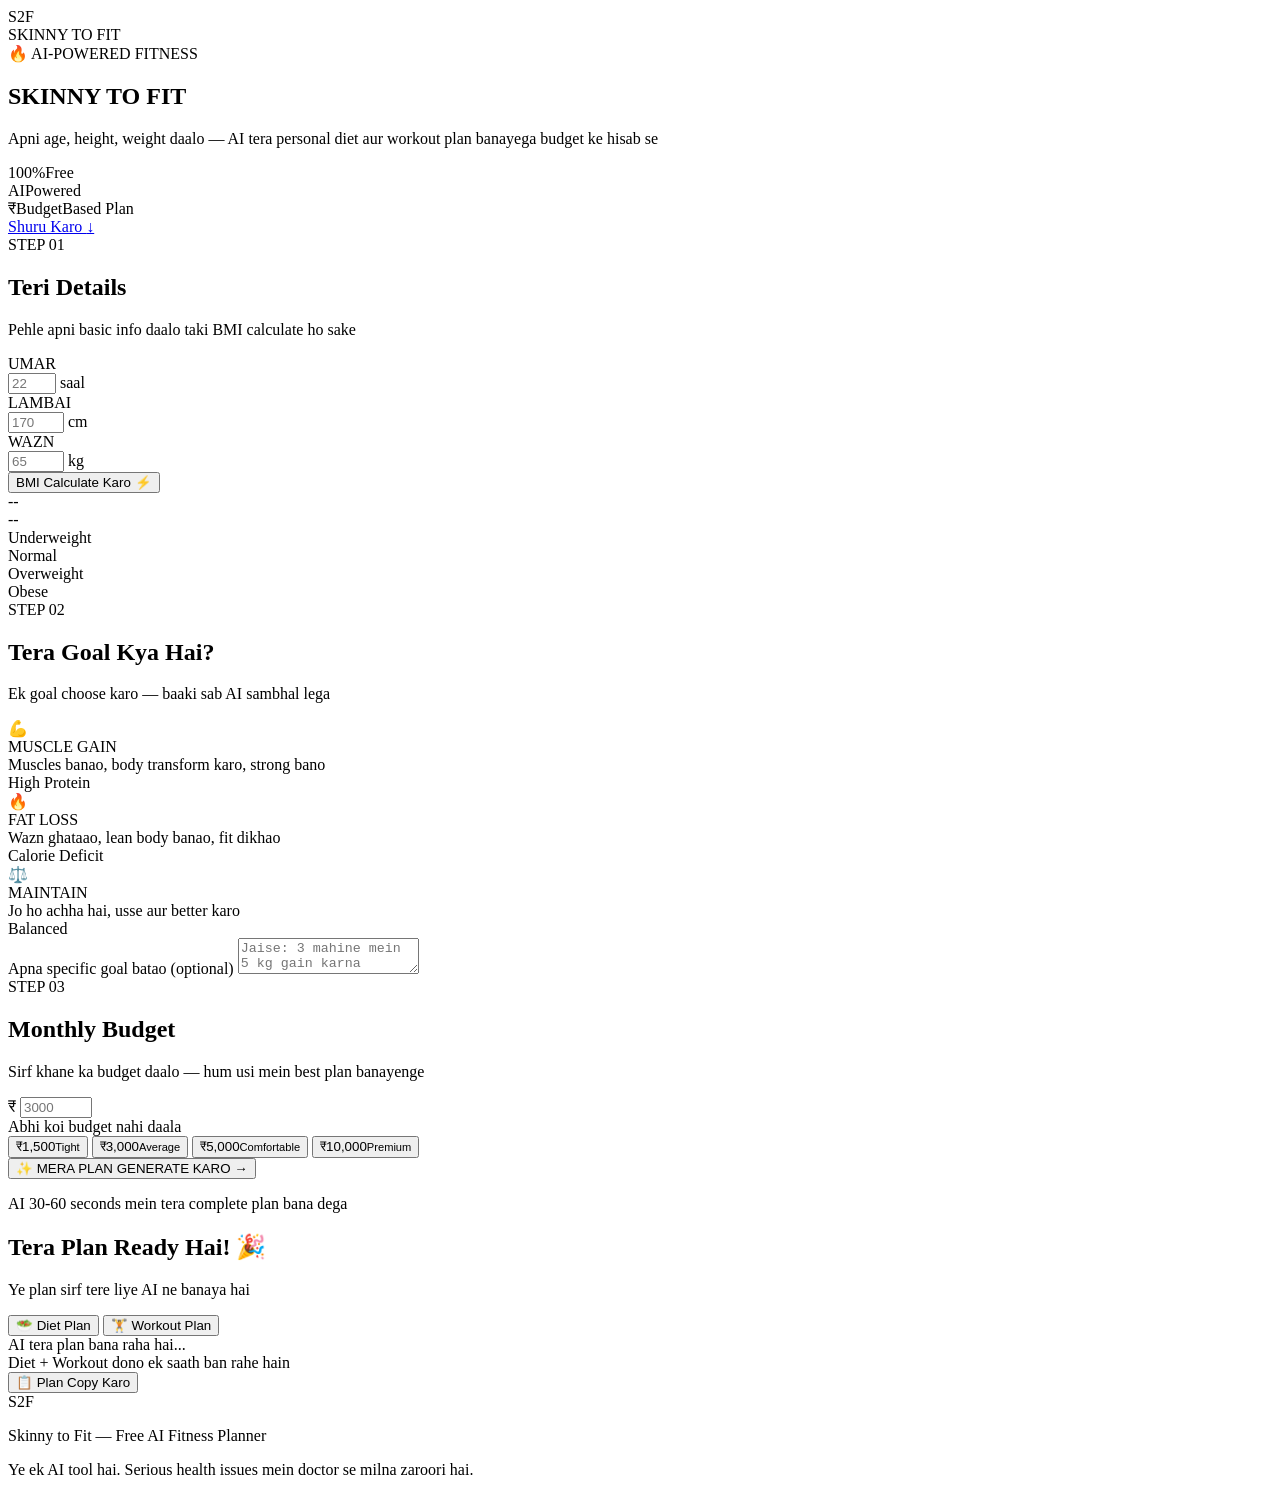
==== index.html @ 3d88f1d3 "Rename index (4).html to index.html" ====
<!DOCTYPE html>
<html lang="hi">
<head>
<meta charset="UTF-8">
<meta name="viewport" content="width=device-width, initial-scale=1.0">
<title>Skinny to Fit — AI Fitness Planner</title>
<link rel="preconnect" href="https://fonts.googleapis.com">
<link href="https://fonts.googleapis.com/css2?family=Bebas+Neue&family=DM+Sans:wght@300;400;500&family=JetBrains+Mono:wght@400;600&display=swap" rel="stylesheet">
<link rel="stylesheet" href="style.css">
</head>
<body>

<!-- Animated Background -->
<div class="bg-grid"></div>
<div class="bg-orb orb1"></div>
<div class="bg-orb orb2"></div>
<div class="bg-orb orb3"></div>
<div class="noise"></div>

<!-- NAV -->
<nav class="navbar">
  <div class="nav-logo">S2F</div>
  <div class="nav-tagline">SKINNY TO FIT</div>
  <div class="nav-dot"></div>
</nav>

<!-- HERO -->
<section class="hero">
  <div class="hero-eyebrow">🔥 AI-POWERED FITNESS</div>
  <h1 class="hero-title">
    <span class="word w1">SKINNY</span>
    <span class="word w2">TO</span>
    <span class="word w3">FIT</span>
  </h1>
  <p class="hero-sub">Apni age, height, weight daalo — AI tera personal diet aur workout plan banayega <span class="accent">budget ke hisab se</span></p>
  <div class="hero-stats">
    <div class="stat"><span class="stat-num">100%</span><span class="stat-label">Free</span></div>
    <div class="stat-divider"></div>
    <div class="stat"><span class="stat-num">AI</span><span class="stat-label">Powered</span></div>
    <div class="stat-divider"></div>
    <div class="stat"><span class="stat-num">₹Budget</span><span class="stat-label">Based Plan</span></div>
  </div>
  <a href="#calculator" class="hero-cta">Shuru Karo <span class="arrow">↓</span></a>
</section>

<!-- STEP 1: BMI CALCULATOR -->
<section class="form-section" id="calculator">
  <div class="step-badge">STEP 01</div>
  <h2 class="section-title">Teri Details</h2>
  <p class="section-sub">Pehle apni basic info daalo taki BMI calculate ho sake</p>

  <div class="input-grid">
    <div class="input-card">
      <label>UMAR</label>
      <div class="input-wrap">
        <input type="number" id="age" placeholder="22" min="10" max="80">
        <span class="input-unit">saal</span>
      </div>
    </div>
    <div class="input-card">
      <label>LAMBAI</label>
      <div class="input-wrap">
        <input type="number" id="height" placeholder="170" min="100" max="250">
        <span class="input-unit">cm</span>
      </div>
    </div>
    <div class="input-card">
      <label>WAZN</label>
      <div class="input-wrap">
        <input type="number" id="weight" placeholder="65" min="20" max="300">
        <span class="input-unit">kg</span>
      </div>
    </div>
  </div>

  <button class="calc-btn" onclick="calcBMI()">
    <span class="btn-text">BMI Calculate Karo</span>
    <span class="btn-icon">⚡</span>
  </button>

  <!-- BMI Result -->
  <div class="bmi-result" id="bmiResult">
    <div class="bmi-top">
      <div class="bmi-left">
        <div class="bmi-score" id="bmiVal">--</div>
        <div class="bmi-label" id="bmiCat">--</div>
      </div>
      <div class="bmi-right">
        <div class="bmi-advice" id="bmiAdvice"></div>
      </div>
    </div>
    <div class="bmi-track">
      <div class="bmi-segments">
        <div class="seg seg-under">Underweight</div>
        <div class="seg seg-normal">Normal</div>
        <div class="seg seg-over">Overweight</div>
        <div class="seg seg-obese">Obese</div>
      </div>
      <div class="bmi-progress">
        <div class="bmi-thumb" id="bmiThumb"></div>
      </div>
    </div>
  </div>
</section>

<!-- STEP 2: GOAL -->
<section class="form-section" id="goalSection">
  <div class="step-badge">STEP 02</div>
  <h2 class="section-title">Tera Goal Kya Hai?</h2>
  <p class="section-sub">Ek goal choose karo — baaki sab AI sambhal lega</p>

  <div class="goal-grid">
    <div class="goal-card" id="g-muscle" onclick="selectGoal('muscle', 'g-muscle')">
      <div class="goal-glow glow-blue"></div>
      <div class="goal-icon">💪</div>
      <div class="goal-name">MUSCLE GAIN</div>
      <div class="goal-desc">Muscles banao, body transform karo, strong bano</div>
      <div class="goal-tag">High Protein</div>
    </div>
    <div class="goal-card" id="g-fat" onclick="selectGoal('fatloss', 'g-fat')">
      <div class="goal-glow glow-orange"></div>
      <div class="goal-icon">🔥</div>
      <div class="goal-name">FAT LOSS</div>
      <div class="goal-desc">Wazn ghataao, lean body banao, fit dikhao</div>
      <div class="goal-tag">Calorie Deficit</div>
    </div>
    <div class="goal-card" id="g-maintain" onclick="selectGoal('maintain', 'g-maintain')">
      <div class="goal-glow glow-green"></div>
      <div class="goal-icon">⚖️</div>
      <div class="goal-name">MAINTAIN</div>
      <div class="goal-desc">Jo ho achha hai, usse aur better karo</div>
      <div class="goal-tag">Balanced</div>
    </div>
  </div>

  <div class="detail-box">
    <label class="detail-label">Apna specific goal batao (optional)</label>
    <textarea id="goalDetail" placeholder="Jaise: 3 mahine mein 5 kg gain karna hai... ya shaadi se pehle slim hona hai... ya sirf energetic rehna hai..."></textarea>
  </div>
</section>

<!-- STEP 3: BUDGET -->
<section class="form-section" id="budgetSection">
  <div class="step-badge">STEP 03</div>
  <h2 class="section-title">Monthly Budget</h2>
  <p class="section-sub">Sirf khane ka budget daalo — hum usi mein best plan banayenge</p>

  <div class="budget-display">
    <span class="rupee">₹</span>
    <input type="number" id="budget" placeholder="3000" min="500" max="50000" oninput="updateBudgetLabel()">
  </div>
  <div class="budget-label" id="budgetLabel">Abhi koi budget nahi daala</div>

  <div class="budget-presets">
    <button class="preset" onclick="setBudget(1500)">₹1,500<small>Tight</small></button>
    <button class="preset" onclick="setBudget(3000)">₹3,000<small>Average</small></button>
    <button class="preset" onclick="setBudget(5000)">₹5,000<small>Comfortable</small></button>
    <button class="preset" onclick="setBudget(10000)">₹10,000<small>Premium</small></button>
  </div>
</section>

<!-- GENERATE BUTTON -->
<section class="generate-section">
  <button class="generate-btn" id="genBtn" onclick="generatePlan()">
    <div class="gen-btn-inner">
      <span class="gen-icon">✨</span>
      <span class="gen-text">MERA PLAN GENERATE KARO</span>
      <span class="gen-arrow">→</span>
    </div>
    <div class="gen-shimmer"></div>
  </button>
  <p class="gen-note">AI 30-60 seconds mein tera complete plan bana dega</p>
</section>

<!-- RESULTS -->
<section class="results-section" id="resultsSection">
  <div class="results-header">
    <h2 class="results-title">Tera Plan Ready Hai! 🎉</h2>
    <p class="results-sub">Ye plan sirf tere liye AI ne banaya hai</p>
  </div>

  <div class="result-tabs">
    <button class="rtab active" id="rtab-diet" onclick="switchTab('diet')">
      <span>🥗</span> Diet Plan
    </button>
    <button class="rtab" id="rtab-workout" onclick="switchTab('workout')">
      <span>🏋️</span> Workout Plan
    </button>
  </div>

  <div class="result-content" id="resultContent">
    <div class="loading-state" id="loadingState">
      <div class="loader-ring"></div>
      <div class="loader-text">AI tera plan bana raha hai...</div>
      <div class="loader-sub">Diet + Workout dono ek saath ban rahe hain</div>
    </div>
    <div class="result-text" id="resultText" style="display:none"></div>
  </div>

  <button class="copy-btn" onclick="copyPlan()">📋 Plan Copy Karo</button>
</section>

<!-- FOOTER -->
<footer class="footer">
  <div class="footer-logo">S2F</div>
  <p>Skinny to Fit — Free AI Fitness Planner</p>
  <p class="footer-note">Ye ek AI tool hai. Serious health issues mein doctor se milna zaroori hai.</p>
</footer>

<script src="script.js"></script>
</body>
</html>
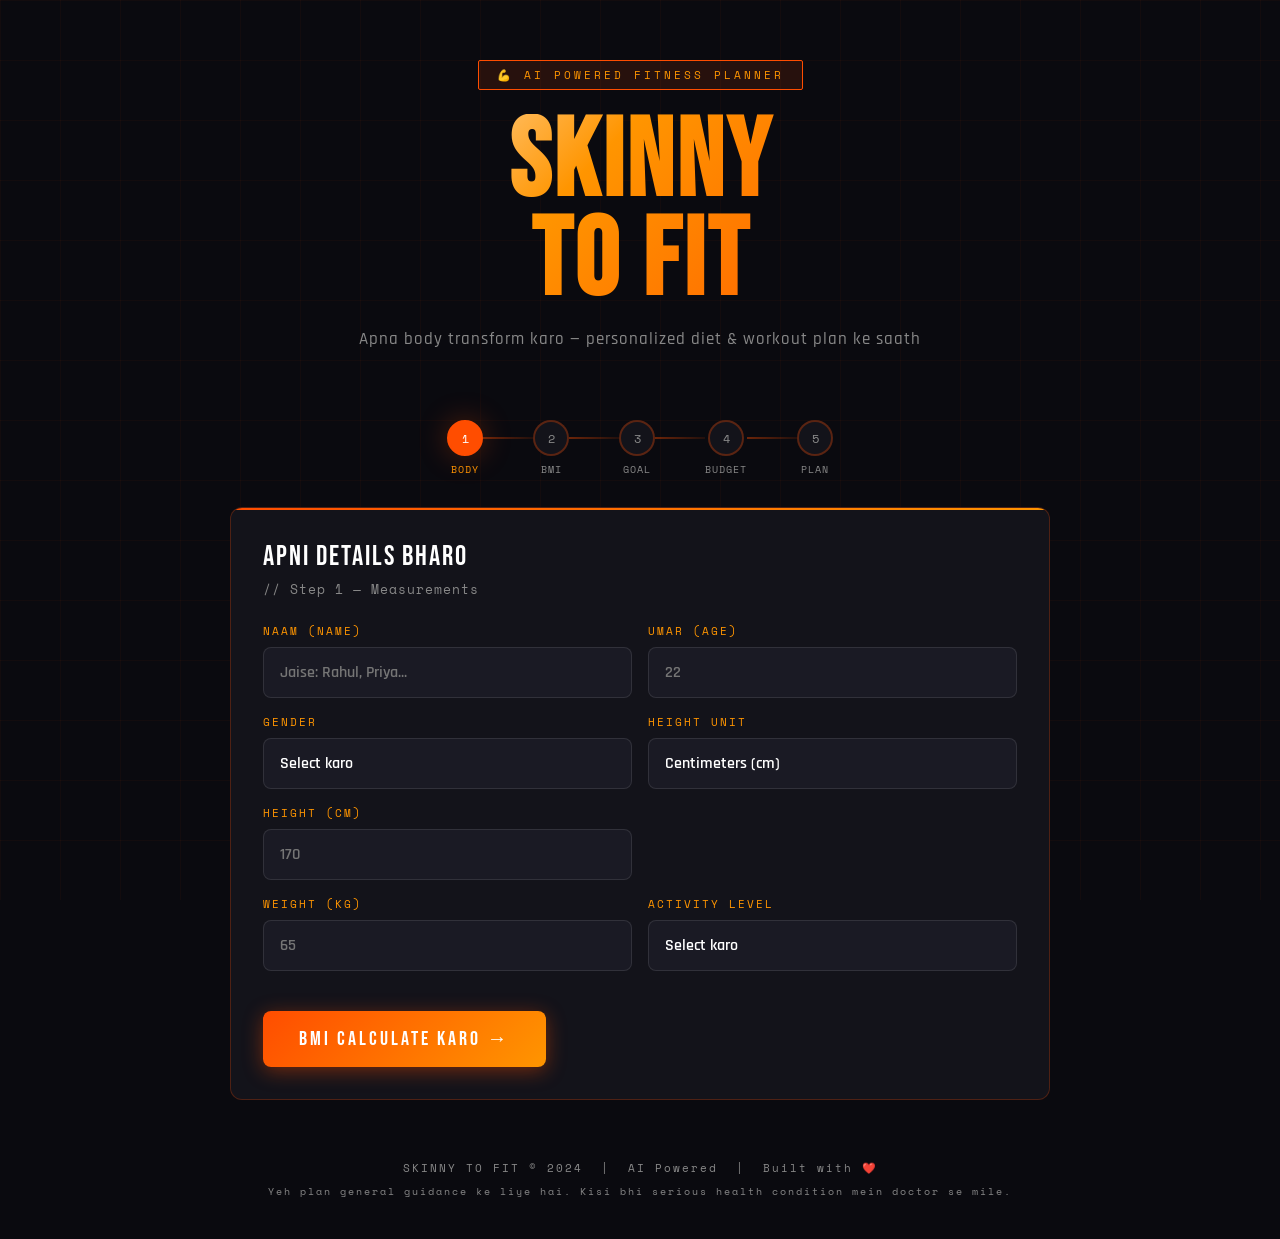
==== commit da37e8e7: "Rename index (5).html to index.html" ====
--- a/index.html
+++ b/index.html
@@ -1,212 +1,1189 @@
 <!DOCTYPE html>
-<html lang="hi">
+<html lang="en">
 <head>
 <meta charset="UTF-8">
 <meta name="viewport" content="width=device-width, initial-scale=1.0">
-<title>Skinny to Fit — AI Fitness Planner</title>
-<link rel="preconnect" href="https://fonts.googleapis.com">
-<link href="https://fonts.googleapis.com/css2?family=Bebas+Neue&family=DM+Sans:wght@300;400;500&family=JetBrains+Mono:wght@400;600&display=swap" rel="stylesheet">
-<link rel="stylesheet" href="style.css">
+<title>Skinny to Fit 💪</title>
+<link href="https://fonts.googleapis.com/css2?family=Bebas+Neue&family=Rajdhani:wght@400;500;600;700&family=Space+Mono:wght@400;700&display=swap" rel="stylesheet">
+<style>
+  :root {
+    --bg: #0a0a0f;
+    --card: #13131a;
+    --card2: #1a1a24;
+    --accent: #ff4d00;
+    --accent2: #ff9500;
+    --green: #00ff88;
+    --blue: #00c8ff;
+    --text: #f0f0f0;
+    --muted: #888;
+    --border: rgba(255,77,0,0.25);
+    --glow: 0 0 30px rgba(255,77,0,0.3);
+  }
+  * { margin:0; padding:0; box-sizing:border-box; }
+  html { scroll-behavior: smooth; }
+
+  body {
+    background: var(--bg);
+    color: var(--text);
+    font-family: 'Rajdhani', sans-serif;
+    font-size: 16px;
+    min-height: 100vh;
+    overflow-x: hidden;
+  }
+
+  /* BG GRID */
+  body::before {
+    content:'';
+    position:fixed; inset:0; z-index:0;
+    background-image:
+      linear-gradient(rgba(255,77,0,0.04) 1px, transparent 1px),
+      linear-gradient(90deg, rgba(255,77,0,0.04) 1px, transparent 1px);
+    background-size: 60px 60px;
+    pointer-events:none;
+  }
+
+  .container { max-width: 860px; margin: 0 auto; padding: 0 20px; position:relative; z-index:1; }
+
+  /* HERO */
+  .hero {
+    text-align:center;
+    padding: 60px 20px 30px;
+    position:relative;
+  }
+  .hero-badge {
+    display:inline-block;
+    background: rgba(255,77,0,0.12);
+    border: 1px solid var(--accent);
+    color: var(--accent2);
+    font-family:'Space Mono',monospace;
+    font-size:11px;
+    letter-spacing:3px;
+    padding: 6px 18px;
+    border-radius:2px;
+    margin-bottom:24px;
+    text-transform:uppercase;
+  }
+  .hero h1 {
+    font-family: 'Bebas Neue', sans-serif;
+    font-size: clamp(64px, 12vw, 110px);
+    line-height: 0.9;
+    letter-spacing: 3px;
+    background: linear-gradient(135deg, #fff 0%, var(--accent2) 40%, var(--accent) 100%);
+    -webkit-background-clip: text;
+    -webkit-text-fill-color: transparent;
+    background-clip: text;
+    margin-bottom:16px;
+  }
+  .hero p {
+    color: var(--muted);
+    font-size:17px;
+    font-weight:500;
+    letter-spacing:1px;
+  }
+
+  /* STEPS INDICATOR */
+  .steps-bar {
+    display:flex; align-items:center; justify-content:center;
+    gap:0; margin:40px 0 30px;
+  }
+  .step-dot {
+    display:flex; flex-direction:column; align-items:center; gap:6px;
+    position:relative;
+  }
+  .step-dot .dot {
+    width:36px; height:36px; border-radius:50%;
+    border: 2px solid rgba(255,77,0,0.3);
+    background: var(--card);
+    display:flex; align-items:center; justify-content:center;
+    font-family:'Space Mono',monospace; font-size:12px;
+    color: var(--muted);
+    transition:all 0.4s;
+    position:relative; z-index:1;
+  }
+  .step-dot.active .dot {
+    border-color: var(--accent);
+    background: var(--accent);
+    color:#fff;
+    box-shadow: var(--glow);
+  }
+  .step-dot.done .dot {
+    border-color: var(--green);
+    background: rgba(0,255,136,0.15);
+    color: var(--green);
+  }
+  .step-dot .label {
+    font-size:10px; letter-spacing:1px; color:var(--muted);
+    font-family:'Space Mono',monospace;
+    text-align:center;
+    white-space:nowrap;
+    text-transform:uppercase;
+  }
+  .step-dot.active .label { color:var(--accent2); }
+  .step-line {
+    width:50px; height:2px;
+    background: linear-gradient(90deg, rgba(255,77,0,0.4), rgba(255,77,0,0.1));
+    margin-bottom:22px;
+  }
+  @media(max-width:600px){ .step-line{width:20px;} .step-dot .label{font-size:8px;} }
+
+  /* SECTION */
+  .section {
+    display:none;
+    animation: fadeUp 0.5s ease;
+  }
+  .section.active { display:block; }
+  @keyframes fadeUp {
+    from{opacity:0;transform:translateY(24px);}
+    to{opacity:1;transform:translateY(0);}
+  }
+
+  /* CARD */
+  .card {
+    background: var(--card);
+    border: 1px solid var(--border);
+    border-radius:12px;
+    padding:32px;
+    margin-bottom:20px;
+    position:relative;
+    overflow:hidden;
+  }
+  .card::before {
+    content:'';
+    position:absolute; top:0; left:0; right:0; height:2px;
+    background: linear-gradient(90deg, var(--accent), var(--accent2));
+  }
+  .card-title {
+    font-family:'Bebas Neue',sans-serif;
+    font-size:28px;
+    letter-spacing:2px;
+    margin-bottom:6px;
+    color:#fff;
+  }
+  .card-sub {
+    color:var(--muted); font-size:13px; letter-spacing:1px;
+    margin-bottom:24px; font-family:'Space Mono',monospace;
+  }
+
+  /* FORM ELEMENTS */
+  .row { display:grid; grid-template-columns:1fr 1fr; gap:16px; }
+  @media(max-width:600px){ .row{grid-template-columns:1fr;} }
+  .row3 { display:grid; grid-template-columns:1fr 1fr 1fr; gap:16px; }
+  @media(max-width:600px){ .row3{grid-template-columns:1fr;} }
+
+  .field { margin-bottom:16px; }
+  .field label {
+    display:block; font-size:11px; letter-spacing:2px;
+    color:var(--accent2); font-family:'Space Mono',monospace;
+    text-transform:uppercase; margin-bottom:8px;
+  }
+  .field input, .field select {
+    width:100%; padding:14px 16px;
+    background: var(--card2);
+    border: 1px solid rgba(255,255,255,0.1);
+    border-radius:8px;
+    color:#fff;
+    font-family:'Rajdhani',sans-serif;
+    font-size:16px; font-weight:600;
+    outline:none; transition:all 0.3s;
+    -webkit-appearance:none;
+  }
+  .field input:focus, .field select:focus {
+    border-color: var(--accent);
+    box-shadow: 0 0 0 3px rgba(255,77,0,0.15);
+  }
+  .field select option { background:#1a1a24; }
+
+  /* BMI DISPLAY */
+  .bmi-display {
+    text-align:center;
+    padding:32px;
+    background: var(--card2);
+    border-radius:12px;
+    margin:20px 0;
+    border: 1px solid rgba(255,255,255,0.06);
+    position:relative;
+  }
+  .bmi-number {
+    font-family:'Bebas Neue',sans-serif;
+    font-size:90px;
+    line-height:1;
+    transition:color 0.4s;
+  }
+  .bmi-label {
+    font-family:'Bebas Neue',sans-serif;
+    font-size:28px;
+    letter-spacing:4px;
+    margin:8px 0;
+  }
+  .bmi-msg {
+    color:var(--muted); font-size:14px;
+    font-family:'Space Mono',monospace;
+    line-height:1.6; max-width:400px; margin:12px auto 0;
+  }
+
+  /* BMI SCALE BAR */
+  .bmi-scale {
+    margin:20px 0; position:relative;
+  }
+  .bmi-track {
+    height:10px; border-radius:10px;
+    background: linear-gradient(90deg, #00c8ff 0%, #00ff88 25%, #ff9500 55%, #ff4d00 80%, #ff0000 100%);
+    position:relative; overflow:visible;
+  }
+  .bmi-pointer {
+    width:18px; height:18px; border-radius:50%;
+    background:#fff; border:3px solid #000;
+    position:absolute; top:50%; transform:translate(-50%,-50%);
+    box-shadow:0 0 12px rgba(255,255,255,0.6);
+    transition: left 0.6s cubic-bezier(.34,1.56,.64,1);
+  }
+  .bmi-scale-labels {
+    display:flex; justify-content:space-between;
+    margin-top:8px;
+    font-size:10px; font-family:'Space Mono',monospace; color:var(--muted);
+  }
+
+  /* GOAL CARDS */
+  .goal-grid { display:grid; grid-template-columns:1fr 1fr 1fr; gap:14px; }
+  @media(max-width:600px){ .goal-grid{grid-template-columns:1fr;} }
+
+  .goal-card {
+    background:var(--card2);
+    border:2px solid rgba(255,255,255,0.08);
+    border-radius:12px;
+    padding:22px 16px;
+    text-align:center;
+    cursor:pointer;
+    transition:all 0.3s;
+    position:relative;
+    overflow:hidden;
+  }
+  .goal-card:hover { border-color:rgba(255,77,0,0.5); transform:translateY(-3px); }
+  .goal-card.selected {
+    border-color:var(--accent);
+    background: rgba(255,77,0,0.08);
+    box-shadow:var(--glow);
+  }
+  .goal-card .icon { font-size:36px; margin-bottom:12px; display:block; }
+  .goal-card .name {
+    font-family:'Bebas Neue',sans-serif;
+    font-size:20px; letter-spacing:2px;
+    color:#fff; margin-bottom:6px;
+  }
+  .goal-card .desc { color:var(--muted); font-size:12px; line-height:1.5; }
+
+  /* ACTIVITY LEVEL */
+  .activity-grid { display:grid; grid-template-columns:1fr 1fr; gap:12px; }
+  @media(max-width:600px){ .activity-grid{grid-template-columns:1fr;} }
+  .act-card {
+    background:var(--card2);
+    border:2px solid rgba(255,255,255,0.08);
+    border-radius:10px;
+    padding:16px;
+    cursor:pointer;
+    transition:all 0.3s;
+  }
+  .act-card:hover { border-color:rgba(255,77,0,0.4); }
+  .act-card.selected { border-color:var(--accent); background:rgba(255,77,0,0.08); }
+  .act-card .act-name { font-weight:700; font-size:15px; margin-bottom:4px; }
+  .act-card .act-desc { color:var(--muted); font-size:12px; }
+
+  /* BUDGET */
+  .budget-options { display:grid; grid-template-columns:repeat(3,1fr); gap:12px; margin-bottom:16px; }
+  @media(max-width:600px){ .budget-options{grid-template-columns:1fr;} }
+  .bud-card {
+    background:var(--card2);
+    border:2px solid rgba(255,255,255,0.08);
+    border-radius:10px;
+    padding:20px 14px;
+    text-align:center;
+    cursor:pointer;
+    transition:all 0.3s;
+  }
+  .bud-card:hover { border-color:rgba(0,200,255,0.5); }
+  .bud-card.selected { border-color:var(--blue); background:rgba(0,200,255,0.08); }
+  .bud-card .bud-icon { font-size:28px; margin-bottom:8px; }
+  .bud-card .bud-name { font-family:'Bebas Neue',sans-serif; font-size:18px; letter-spacing:2px; }
+  .bud-card .bud-range { color:var(--muted); font-size:12px; font-family:'Space Mono',monospace; margin-top:4px; }
+
+  /* BUTTONS */
+  .btn {
+    padding:16px 36px;
+    border-radius:8px;
+    border:none;
+    cursor:pointer;
+    font-family:'Bebas Neue',sans-serif;
+    font-size:20px;
+    letter-spacing:3px;
+    transition:all 0.3s;
+    display:inline-flex; align-items:center; gap:10px;
+  }
+  .btn-primary {
+    background: linear-gradient(135deg, var(--accent), var(--accent2));
+    color:#fff;
+    box-shadow: 0 4px 20px rgba(255,77,0,0.4);
+  }
+  .btn-primary:hover { transform:translateY(-2px); box-shadow:0 8px 30px rgba(255,77,0,0.5); }
+  .btn-primary:active { transform:translateY(0); }
+  .btn-outline {
+    background:transparent;
+    border:2px solid rgba(255,255,255,0.15);
+    color:var(--muted);
+  }
+  .btn-outline:hover { border-color:rgba(255,77,0,0.5); color:var(--text); }
+  .btn-generate {
+    background: linear-gradient(135deg, #00ff88, #00c8ff);
+    color:#000;
+    box-shadow:0 4px 24px rgba(0,255,136,0.35);
+    width:100%;
+    justify-content:center;
+    font-size:24px;
+    padding:20px;
+  }
+  .btn-generate:hover { transform:translateY(-3px); box-shadow:0 10px 40px rgba(0,255,136,0.45); }
+  .btn-generate:disabled { opacity:0.5; cursor:not-allowed; transform:none; }
+
+  .btn-row { display:flex; gap:12px; align-items:center; margin-top:24px; }
+
+  /* RESULT */
+  #result-section { display:none; }
+  #result-section.active { display:block; }
+
+  .result-header {
+    text-align:center;
+    padding:40px 20px;
+  }
+  .result-header h2 {
+    font-family:'Bebas Neue',sans-serif;
+    font-size:clamp(40px,8vw,72px);
+    background:linear-gradient(135deg,#00ff88,#00c8ff);
+    -webkit-background-clip:text; -webkit-text-fill-color:transparent;
+    background-clip:text;
+    margin-bottom:10px;
+  }
+  .result-header p { color:var(--muted); font-family:'Space Mono',monospace; font-size:13px; }
+
+  .plan-tabs {
+    display:flex; gap:0; margin-bottom:24px;
+    border-radius:10px; overflow:hidden;
+    border:1px solid rgba(255,255,255,0.1);
+  }
+  .tab-btn {
+    flex:1; padding:14px;
+    background:var(--card2);
+    border:none; color:var(--muted);
+    font-family:'Bebas Neue',sans-serif;
+    font-size:18px; letter-spacing:2px;
+    cursor:pointer; transition:all 0.3s;
+  }
+  .tab-btn.active { background:var(--accent); color:#fff; }
+
+  .tab-content { display:none; }
+  .tab-content.active { display:block; animation:fadeUp 0.3s ease; }
+
+  /* AI RESPONSE */
+  .ai-response {
+    background:var(--card);
+    border:1px solid rgba(0,255,136,0.2);
+    border-radius:12px;
+    padding:28px;
+    position:relative;
+    white-space:pre-wrap;
+    font-family:'Rajdhani',sans-serif;
+    font-size:16px;
+    line-height:1.7;
+    min-height:300px;
+  }
+  .ai-response::before {
+    content:'AI POWERED';
+    position:absolute; top:12px; right:16px;
+    font-family:'Space Mono',monospace;
+    font-size:9px; letter-spacing:2px;
+    color:var(--green); opacity:0.6;
+  }
+  .loading-dots {
+    display:inline-flex; gap:6px; align-items:center;
+    padding:20px 0;
+  }
+  .loading-dots span {
+    width:8px; height:8px; border-radius:50%;
+    background:var(--accent);
+    animation:bounce 1.2s infinite;
+  }
+  .loading-dots span:nth-child(2){ animation-delay:0.2s; }
+  .loading-dots span:nth-child(3){ animation-delay:0.4s; }
+  @keyframes bounce {
+    0%,60%,100%{transform:translateY(0);}
+    30%{transform:translateY(-10px);}
+  }
+
+  /* STAT PILLS */
+  .stat-row {
+    display:flex; flex-wrap:wrap; gap:10px; margin:20px 0;
+  }
+  .stat-pill {
+    background:var(--card2);
+    border:1px solid rgba(255,255,255,0.08);
+    border-radius:6px;
+    padding:10px 16px;
+    font-family:'Space Mono',monospace; font-size:12px;
+  }
+  .stat-pill .val { color:var(--accent2); font-weight:700; font-size:16px; display:block; }
+  .stat-pill .key { color:var(--muted); font-size:10px; }
+
+  /* SEPARATOR */
+  .sep {
+    height:1px;
+    background:linear-gradient(90deg, transparent, rgba(255,77,0,0.3), transparent);
+    margin:24px 0;
+  }
+
+  /* FOOTER */
+  footer {
+    text-align:center; padding:40px 20px;
+    color:var(--muted); font-family:'Space Mono',monospace; font-size:11px;
+    letter-spacing:2px;
+  }
+
+  /* TYPEWRITER */
+  .typewriter { border-right:2px solid var(--accent); }
+
+  /* CHECKBOX TOGGLE */
+  .toggle-row { display:flex; align-items:center; gap:12px; margin-bottom:12px; cursor:pointer; }
+  .toggle {
+    width:44px; height:24px; border-radius:12px;
+    background:rgba(255,255,255,0.1);
+    position:relative; transition:background 0.3s; flex-shrink:0;
+  }
+  .toggle::after {
+    content:''; position:absolute;
+    width:18px; height:18px; border-radius:50%;
+    background:#fff; top:3px; left:3px;
+    transition:left 0.3s;
+  }
+  .toggle.on { background:var(--accent); }
+  .toggle.on::after { left:23px; }
+
+  /* TAGS */
+  .tag {
+    display:inline-block;
+    background:rgba(255,77,0,0.12);
+    border:1px solid rgba(255,77,0,0.3);
+    color:var(--accent2);
+    font-size:11px; letter-spacing:1px;
+    padding:4px 10px; border-radius:4px;
+    font-family:'Space Mono',monospace;
+    text-transform:uppercase; margin:3px;
+  }
+  .tag.green { background:rgba(0,255,136,0.1); border-color:rgba(0,255,136,0.3); color:var(--green); }
+  .tag.blue { background:rgba(0,200,255,0.1); border-color:rgba(0,200,255,0.3); color:var(--blue); }
+
+  /* NOTIFICATION */
+  .notif {
+    position:fixed; bottom:24px; right:24px;
+    background:var(--card);
+    border:1px solid var(--accent);
+    border-radius:10px;
+    padding:14px 20px;
+    font-family:'Space Mono',monospace; font-size:12px;
+    box-shadow: var(--glow);
+    z-index:100;
+    transform:translateY(100px); opacity:0;
+    transition:all 0.4s cubic-bezier(.34,1.56,.64,1);
+    max-width:300px;
+  }
+  .notif.show { transform:translateY(0); opacity:1; }
+
+  /* RESPONSIVE TWEAKS */
+  @media(max-width:480px){
+    .card { padding:20px 16px; }
+    .btn { padding:14px 24px; font-size:17px; }
+  }
+</style>
 </head>
 <body>
 
-<!-- Animated Background -->
-<div class="bg-grid"></div>
-<div class="bg-orb orb1"></div>
-<div class="bg-orb orb2"></div>
-<div class="bg-orb orb3"></div>
-<div class="noise"></div>
-
-<!-- NAV -->
-<nav class="navbar">
-  <div class="nav-logo">S2F</div>
-  <div class="nav-tagline">SKINNY TO FIT</div>
-  <div class="nav-dot"></div>
-</nav>
-
-<!-- HERO -->
-<section class="hero">
-  <div class="hero-eyebrow">🔥 AI-POWERED FITNESS</div>
-  <h1 class="hero-title">
-    <span class="word w1">SKINNY</span>
-    <span class="word w2">TO</span>
-    <span class="word w3">FIT</span>
-  </h1>
-  <p class="hero-sub">Apni age, height, weight daalo — AI tera personal diet aur workout plan banayega <span class="accent">budget ke hisab se</span></p>
-  <div class="hero-stats">
-    <div class="stat"><span class="stat-num">100%</span><span class="stat-label">Free</span></div>
-    <div class="stat-divider"></div>
-    <div class="stat"><span class="stat-num">AI</span><span class="stat-label">Powered</span></div>
-    <div class="stat-divider"></div>
-    <div class="stat"><span class="stat-num">₹Budget</span><span class="stat-label">Based Plan</span></div>
+<div class="container">
+  <!-- HERO -->
+  <div class="hero">
+    <div class="hero-badge">💪 AI Powered Fitness Planner</div>
+    <h1>SKINNY<br>TO FIT</h1>
+    <p>Apna body transform karo — personalized diet & workout plan ke saath</p>
   </div>
-  <a href="#calculator" class="hero-cta">Shuru Karo <span class="arrow">↓</span></a>
-</section>
-
-<!-- STEP 1: BMI CALCULATOR -->
-<section class="form-section" id="calculator">
-  <div class="step-badge">STEP 01</div>
-  <h2 class="section-title">Teri Details</h2>
-  <p class="section-sub">Pehle apni basic info daalo taki BMI calculate ho sake</p>
-
-  <div class="input-grid">
-    <div class="input-card">
-      <label>UMAR</label>
-      <div class="input-wrap">
-        <input type="number" id="age" placeholder="22" min="10" max="80">
-        <span class="input-unit">saal</span>
-      </div>
-    </div>
-    <div class="input-card">
-      <label>LAMBAI</label>
-      <div class="input-wrap">
-        <input type="number" id="height" placeholder="170" min="100" max="250">
-        <span class="input-unit">cm</span>
-      </div>
-    </div>
-    <div class="input-card">
-      <label>WAZN</label>
-      <div class="input-wrap">
-        <input type="number" id="weight" placeholder="65" min="20" max="300">
-        <span class="input-unit">kg</span>
-      </div>
+
+  <!-- STEPS BAR -->
+  <div class="steps-bar">
+    <div class="step-dot active" id="step1-dot">
+      <div class="dot">1</div>
+      <div class="label">Body</div>
+    </div>
+    <div class="step-line"></div>
+    <div class="step-dot" id="step2-dot">
+      <div class="dot">2</div>
+      <div class="label">BMI</div>
+    </div>
+    <div class="step-line"></div>
+    <div class="step-dot" id="step3-dot">
+      <div class="dot">3</div>
+      <div class="label">Goal</div>
+    </div>
+    <div class="step-line"></div>
+    <div class="step-dot" id="step4-dot">
+      <div class="dot">4</div>
+      <div class="label">Budget</div>
+    </div>
+    <div class="step-line"></div>
+    <div class="step-dot" id="step5-dot">
+      <div class="dot">5</div>
+      <div class="label">Plan</div>
     </div>
   </div>
 
-  <button class="calc-btn" onclick="calcBMI()">
-    <span class="btn-text">BMI Calculate Karo</span>
-    <span class="btn-icon">⚡</span>
-  </button>
-
-  <!-- BMI Result -->
-  <div class="bmi-result" id="bmiResult">
-    <div class="bmi-top">
-      <div class="bmi-left">
-        <div class="bmi-score" id="bmiVal">--</div>
-        <div class="bmi-label" id="bmiCat">--</div>
-      </div>
-      <div class="bmi-right">
-        <div class="bmi-advice" id="bmiAdvice"></div>
-      </div>
-    </div>
-    <div class="bmi-track">
-      <div class="bmi-segments">
-        <div class="seg seg-under">Underweight</div>
-        <div class="seg seg-normal">Normal</div>
-        <div class="seg seg-over">Overweight</div>
-        <div class="seg seg-obese">Obese</div>
-      </div>
-      <div class="bmi-progress">
-        <div class="bmi-thumb" id="bmiThumb"></div>
+  <!-- SECTION 1: BODY STATS -->
+  <div class="section active" id="sec1">
+    <div class="card">
+      <div class="card-title">APNI DETAILS BHARO</div>
+      <div class="card-sub">// Step 1 — Measurements</div>
+
+      <div class="row">
+        <div class="field">
+          <label>Naam (Name)</label>
+          <input type="text" id="name" placeholder="Jaise: Rahul, Priya...">
+        </div>
+        <div class="field">
+          <label>Umar (Age)</label>
+          <input type="number" id="age" placeholder="22" min="10" max="100">
+        </div>
+      </div>
+
+      <div class="row">
+        <div class="field">
+          <label>Gender</label>
+          <select id="gender">
+            <option value="">Select karo</option>
+            <option value="male">Male (Mard)</option>
+            <option value="female">Female (Aurat)</option>
+          </select>
+        </div>
+        <div class="field">
+          <label>Height Unit</label>
+          <select id="height-unit" onchange="toggleHeightInput()">
+            <option value="cm">Centimeters (cm)</option>
+            <option value="ft">Feet & Inches</option>
+          </select>
+        </div>
+      </div>
+
+      <div class="row" id="height-cm-row">
+        <div class="field">
+          <label>Height (cm)</label>
+          <input type="number" id="height-cm" placeholder="170" min="100" max="250">
+        </div>
+      </div>
+      <div class="row" id="height-ft-row" style="display:none;">
+        <div class="field">
+          <label>Height — Feet</label>
+          <input type="number" id="height-ft" placeholder="5" min="3" max="8">
+        </div>
+        <div class="field">
+          <label>Height — Inches</label>
+          <input type="number" id="height-in" placeholder="7" min="0" max="11">
+        </div>
+      </div>
+
+      <div class="row">
+        <div class="field">
+          <label>Weight (kg)</label>
+          <input type="number" id="weight" placeholder="65" min="20" max="300">
+        </div>
+        <div class="field">
+          <label>Activity Level</label>
+          <select id="activity">
+            <option value="">Select karo</option>
+            <option value="sedentary">Sedentary — Koi exercise nahi</option>
+            <option value="light">Light — Thodi walk etc</option>
+            <option value="moderate">Moderate — Week mein 3-4 din</option>
+            <option value="active">Active — Almost daily</option>
+            <option value="very_active">Very Active — Intense daily</option>
+          </select>
+        </div>
+      </div>
+
+      <div class="btn-row">
+        <button class="btn btn-primary" onclick="calcBMI()">
+          BMI CALCULATE KARO →
+        </button>
       </div>
     </div>
   </div>
-</section>
-
-<!-- STEP 2: GOAL -->
-<section class="form-section" id="goalSection">
-  <div class="step-badge">STEP 02</div>
-  <h2 class="section-title">Tera Goal Kya Hai?</h2>
-  <p class="section-sub">Ek goal choose karo — baaki sab AI sambhal lega</p>
-
-  <div class="goal-grid">
-    <div class="goal-card" id="g-muscle" onclick="selectGoal('muscle', 'g-muscle')">
-      <div class="goal-glow glow-blue"></div>
-      <div class="goal-icon">💪</div>
-      <div class="goal-name">MUSCLE GAIN</div>
-      <div class="goal-desc">Muscles banao, body transform karo, strong bano</div>
-      <div class="goal-tag">High Protein</div>
-    </div>
-    <div class="goal-card" id="g-fat" onclick="selectGoal('fatloss', 'g-fat')">
-      <div class="goal-glow glow-orange"></div>
-      <div class="goal-icon">🔥</div>
-      <div class="goal-name">FAT LOSS</div>
-      <div class="goal-desc">Wazn ghataao, lean body banao, fit dikhao</div>
-      <div class="goal-tag">Calorie Deficit</div>
-    </div>
-    <div class="goal-card" id="g-maintain" onclick="selectGoal('maintain', 'g-maintain')">
-      <div class="goal-glow glow-green"></div>
-      <div class="goal-icon">⚖️</div>
-      <div class="goal-name">MAINTAIN</div>
-      <div class="goal-desc">Jo ho achha hai, usse aur better karo</div>
-      <div class="goal-tag">Balanced</div>
+
+  <!-- SECTION 2: BMI RESULT -->
+  <div class="section" id="sec2">
+    <div class="card">
+      <div class="card-title">TERA BMI</div>
+      <div class="card-sub">// Step 2 — Body Mass Index</div>
+
+      <div class="bmi-display">
+        <div class="bmi-number" id="bmi-val">--</div>
+        <div class="bmi-label" id="bmi-cat">—</div>
+        <div class="bmi-msg" id="bmi-msg">Apni details bhar ke BMI calculate karo</div>
+      </div>
+
+      <div class="bmi-scale">
+        <div class="bmi-track">
+          <div class="bmi-pointer" id="bmi-ptr" style="left:0%"></div>
+        </div>
+        <div class="bmi-scale-labels">
+          <span>Underweight<br>&lt;18.5</span>
+          <span>Normal<br>18.5–25</span>
+          <span>Overweight<br>25–30</span>
+          <span>Obese<br>&gt;30</span>
+        </div>
+      </div>
+
+      <div class="stat-row" id="stat-pills"></div>
+
+      <div class="btn-row">
+        <button class="btn btn-outline" onclick="goTo(1)">← Wapas</button>
+        <button class="btn btn-primary" onclick="goTo(3)">GOAL SELECT KARO →</button>
+      </div>
     </div>
   </div>
 
-  <div class="detail-box">
-    <label class="detail-label">Apna specific goal batao (optional)</label>
-    <textarea id="goalDetail" placeholder="Jaise: 3 mahine mein 5 kg gain karna hai... ya shaadi se pehle slim hona hai... ya sirf energetic rehna hai..."></textarea>
+  <!-- SECTION 3: GOAL -->
+  <div class="section" id="sec3">
+    <div class="card">
+      <div class="card-title">APNA GOAL CHUNO</div>
+      <div class="card-sub">// Step 3 — Fitness Goal</div>
+
+      <div class="goal-grid">
+        <div class="goal-card" onclick="selectGoal('muscle_gain', this)">
+          <span class="icon">💪</span>
+          <div class="name">MUSCLE GAIN</div>
+          <div class="desc">Muscle build karna hai, body bananai hai</div>
+        </div>
+        <div class="goal-card" onclick="selectGoal('fat_loss', this)">
+          <span class="icon">🔥</span>
+          <div class="name">FAT LOSS</div>
+          <div class="desc">Pet aur body ka extra fat ghatana hai</div>
+        </div>
+        <div class="goal-card" onclick="selectGoal('maintain', this)">
+          <span class="icon">⚖️</span>
+          <div class="name">MAINTAIN</div>
+          <div class="desc">Current weight maintain karna hai, fit rehna hai</div>
+        </div>
+        <div class="goal-card" onclick="selectGoal('skinny_to_fit', this)">
+          <span class="icon">🦴</span>
+          <div class="name">SKINNY TO FIT</div>
+          <div class="desc">Patla hoon, muscle + weight gain karna hai</div>
+        </div>
+        <div class="goal-card" onclick="selectGoal('body_recomp', this)">
+          <span class="icon">🔄</span>
+          <div class="name">BODY RECOMP</div>
+          <div class="desc">Fat lose karte hue muscle gain karna hai</div>
+        </div>
+        <div class="goal-card" onclick="selectGoal('athletic', this)">
+          <span class="icon">🏃</span>
+          <div class="name">ATHLETIC</div>
+          <div class="desc">Stamina, speed aur performance improve karna</div>
+        </div>
+      </div>
+
+      <div class="sep"></div>
+
+      <div class="card-sub" style="margin-bottom:16px;">// TARGET AREA (multiple select kar sakte ho)</div>
+      <div style="display:flex;flex-wrap:wrap;gap:10px;" id="target-area">
+        <div class="tag" onclick="toggleTag(this,'chest')" style="cursor:pointer;font-size:13px;padding:8px 16px;">Chest</div>
+        <div class="tag" onclick="toggleTag(this,'back')" style="cursor:pointer;font-size:13px;padding:8px 16px;">Back</div>
+        <div class="tag" onclick="toggleTag(this,'arms')" style="cursor:pointer;font-size:13px;padding:8px 16px;">Arms</div>
+        <div class="tag" onclick="toggleTag(this,'legs')" style="cursor:pointer;font-size:13px;padding:8px 16px;">Legs</div>
+        <div class="tag" onclick="toggleTag(this,'shoulders')" style="cursor:pointer;font-size:13px;padding:8px 16px;">Shoulders</div>
+        <div class="tag" onclick="toggleTag(this,'abs')" style="cursor:pointer;font-size:13px;padding:8px 16px;">Abs / Core</div>
+        <div class="tag" onclick="toggleTag(this,'glutes')" style="cursor:pointer;font-size:13px;padding:8px 16px;">Glutes</div>
+        <div class="tag" onclick="toggleTag(this,'full_body')" style="cursor:pointer;font-size:13px;padding:8px 16px;">Full Body</div>
+      </div>
+
+      <div class="sep"></div>
+      <div class="card-sub" style="margin-bottom:12px;">// DIETARY PREFERENCE</div>
+      <div class="field">
+        <select id="diet-pref">
+          <option value="no_restriction">Sab kuch khata/khati hoon (No restriction)</option>
+          <option value="vegetarian">Vegetarian (Shakahari)</option>
+          <option value="vegan">Vegan (No dairy/eggs)</option>
+          <option value="eggetarian">Eggetarian (Veg + Eggs)</option>
+          <option value="non_veg">Non-Vegetarian</option>
+          <option value="jain">Jain Diet</option>
+        </select>
+      </div>
+
+      <div class="btn-row">
+        <button class="btn btn-outline" onclick="goTo(2)">← Wapas</button>
+        <button class="btn btn-primary" onclick="goToStep4()">BUDGET STEP →</button>
+      </div>
+    </div>
   </div>
-</section>
-
-<!-- STEP 3: BUDGET -->
-<section class="form-section" id="budgetSection">
-  <div class="step-badge">STEP 03</div>
-  <h2 class="section-title">Monthly Budget</h2>
-  <p class="section-sub">Sirf khane ka budget daalo — hum usi mein best plan banayenge</p>
-
-  <div class="budget-display">
-    <span class="rupee">₹</span>
-    <input type="number" id="budget" placeholder="3000" min="500" max="50000" oninput="updateBudgetLabel()">
+
+  <!-- SECTION 4: BUDGET -->
+  <div class="section" id="sec4">
+    <div class="card">
+      <div class="card-title">BUDGET & PREFERENCES</div>
+      <div class="card-sub">// Step 4 — Kitna Kharcha Karna Hai?</div>
+
+      <div class="card-sub" style="margin-bottom:12px;">// DAILY DIET BUDGET (per day)</div>
+      <div class="budget-options">
+        <div class="bud-card" onclick="selectBudget('low',this)">
+          <div class="bud-icon">🪙</div>
+          <div class="bud-name">BUDGET</div>
+          <div class="bud-range">₹100–₹200/day</div>
+        </div>
+        <div class="bud-card" onclick="selectBudget('mid',this)">
+          <div class="bud-icon">💰</div>
+          <div class="bud-name">MODERATE</div>
+          <div class="bud-range">₹200–₹400/day</div>
+        </div>
+        <div class="bud-card" onclick="selectBudget('high',this)">
+          <div class="bud-icon">💎</div>
+          <div class="bud-name">PREMIUM</div>
+          <div class="bud-range">₹400–₹800/day</div>
+        </div>
+      </div>
+
+      <div class="sep"></div>
+      <div class="card-sub" style="margin-bottom:12px;">// GYM AVAILABILITY</div>
+      <div class="activity-grid">
+        <div class="act-card" onclick="selectGym('gym',this)">
+          <div class="act-name">🏋️ Gym Member Hoon</div>
+          <div class="act-desc">Full equipment available hai</div>
+        </div>
+        <div class="act-card" onclick="selectGym('home',this)">
+          <div class="act-name">🏠 Home Workout</div>
+          <div class="act-desc">Ghar pe hi karna hai, bina equipment</div>
+        </div>
+        <div class="act-card" onclick="selectGym('minimal',this)">
+          <div class="act-name">🎽 Minimal Equipment</div>
+          <div class="act-desc">Dumbbells / resistance bands hain</div>
+        </div>
+        <div class="act-card" onclick="selectGym('outdoor',this)">
+          <div class="act-name">🌳 Outdoor / Park</div>
+          <div class="act-desc">Park mein bodyweight workout</div>
+        </div>
+      </div>
+
+      <div class="sep"></div>
+      <div class="card-sub" style="margin-bottom:12px;">// KITNE DIN WORKOUT KARO GE?</div>
+      <div class="field">
+        <select id="workout-days">
+          <option value="3">3 din per week</option>
+          <option value="4">4 din per week</option>
+          <option value="5" selected>5 din per week</option>
+          <option value="6">6 din per week</option>
+          <option value="7">7 din per week (Everyday)</option>
+        </select>
+      </div>
+
+      <div class="sep"></div>
+      <div class="card-sub" style="margin-bottom:12px;">// SUPPLEMENTS</div>
+      <label class="toggle-row" onclick="toggleSupp()">
+        <div class="toggle" id="supp-toggle"></div>
+        <span style="font-size:14px;color:var(--text);">Supplements lene mein interested hoon (Protein powder, Creatine, etc.)</span>
+      </label>
+
+      <div class="sep"></div>
+      <div class="card-sub" style="margin-bottom:12px;">// HEALTH CONDITIONS (optional)</div>
+      <div class="field">
+        <input type="text" id="health-cond" placeholder="Jaise: Diabetes, BP, Knee injury, None">
+      </div>
+
+      <div class="btn-row">
+        <button class="btn btn-outline" onclick="goTo(3)">← Wapas</button>
+      </div>
+    </div>
+
+    <!-- GENERATE BUTTON -->
+    <div style="margin-top:24px;">
+      <button class="btn btn-generate" id="gen-btn" onclick="generatePlan()">
+        ⚡ MERA PLAN GENERATE KARO
+      </button>
+    </div>
   </div>
-  <div class="budget-label" id="budgetLabel">Abhi koi budget nahi daala</div>
-
-  <div class="budget-presets">
-    <button class="preset" onclick="setBudget(1500)">₹1,500<small>Tight</small></button>
-    <button class="preset" onclick="setBudget(3000)">₹3,000<small>Average</small></button>
-    <button class="preset" onclick="setBudget(5000)">₹5,000<small>Comfortable</small></button>
-    <button class="preset" onclick="setBudget(10000)">₹10,000<small>Premium</small></button>
+
+  <!-- SECTION 5: RESULT -->
+  <div class="section" id="sec5">
+    <div class="result-header">
+      <h2>TERA PERSONAL PLAN 🔥</h2>
+      <p id="result-subtitle">// AI se generate kiya gaya — sirf tere liye</p>
+    </div>
+
+    <div class="stat-row" id="result-stats"></div>
+
+    <div class="plan-tabs">
+      <button class="tab-btn active" onclick="switchTab('diet',this)">🥗 DIET PLAN</button>
+      <button class="tab-btn" onclick="switchTab('workout',this)">💪 WORKOUT</button>
+      <button class="tab-btn" onclick="switchTab('tips',this)">✨ TIPS</button>
+    </div>
+
+    <div class="tab-content active" id="tab-diet">
+      <div class="ai-response" id="diet-out">
+        <div class="loading-dots"><span></span><span></span><span></span></div>
+      </div>
+    </div>
+    <div class="tab-content" id="tab-workout">
+      <div class="ai-response" id="workout-out">
+        <div class="loading-dots"><span></span><span></span><span></span></div>
+      </div>
+    </div>
+    <div class="tab-content" id="tab-tips">
+      <div class="ai-response" id="tips-out">
+        <div class="loading-dots"><span></span><span></span><span></span></div>
+      </div>
+    </div>
+
+    <div class="btn-row" style="margin-top:24px;justify-content:center;">
+      <button class="btn btn-outline" onclick="restart()">🔄 Naya Plan Banao</button>
+    </div>
   </div>
-</section>
-
-<!-- GENERATE BUTTON -->
-<section class="generate-section">
-  <button class="generate-btn" id="genBtn" onclick="generatePlan()">
-    <div class="gen-btn-inner">
-      <span class="gen-icon">✨</span>
-      <span class="gen-text">MERA PLAN GENERATE KARO</span>
-      <span class="gen-arrow">→</span>
-    </div>
-    <div class="gen-shimmer"></div>
-  </button>
-  <p class="gen-note">AI 30-60 seconds mein tera complete plan bana dega</p>
-</section>
-
-<!-- RESULTS -->
-<section class="results-section" id="resultsSection">
-  <div class="results-header">
-    <h2 class="results-title">Tera Plan Ready Hai! 🎉</h2>
-    <p class="results-sub">Ye plan sirf tere liye AI ne banaya hai</p>
-  </div>
-
-  <div class="result-tabs">
-    <button class="rtab active" id="rtab-diet" onclick="switchTab('diet')">
-      <span>🥗</span> Diet Plan
-    </button>
-    <button class="rtab" id="rtab-workout" onclick="switchTab('workout')">
-      <span>🏋️</span> Workout Plan
-    </button>
-  </div>
-
-  <div class="result-content" id="resultContent">
-    <div class="loading-state" id="loadingState">
-      <div class="loader-ring"></div>
-      <div class="loader-text">AI tera plan bana raha hai...</div>
-      <div class="loader-sub">Diet + Workout dono ek saath ban rahe hain</div>
-    </div>
-    <div class="result-text" id="resultText" style="display:none"></div>
-  </div>
-
-  <button class="copy-btn" onclick="copyPlan()">📋 Plan Copy Karo</button>
-</section>
-
-<!-- FOOTER -->
-<footer class="footer">
-  <div class="footer-logo">S2F</div>
-  <p>Skinny to Fit — Free AI Fitness Planner</p>
-  <p class="footer-note">Ye ek AI tool hai. Serious health issues mein doctor se milna zaroori hai.</p>
+
+</div>
+
+<footer>
+  <div>SKINNY TO FIT &copy; 2024 &nbsp;|&nbsp; AI Powered &nbsp;|&nbsp; Built with ❤️</div>
+  <div style="margin-top:8px;font-size:10px;">Yeh plan general guidance ke liye hai. Kisi bhi serious health condition mein doctor se mile.</div>
 </footer>
 
-<script src="script.js"></script>
+<div class="notif" id="notif"></div>
+
+<script>
+  // ── STATE ──────────────────────────────────────────────────
+  const state = {
+    step: 1,
+    goal: null,
+    budget: null,
+    gym: null,
+    supps: false,
+    targets: [],
+    bmi: null,
+    name: '',
+    age: 0,
+    gender: '',
+    weight: 0,
+    heightCm: 0,
+    activity: '',
+    calories: 0,
+  };
+
+  // ── NAVIGATION ─────────────────────────────────────────────
+  function goTo(n) {
+    document.querySelectorAll('.section').forEach(s => s.classList.remove('active'));
+    document.getElementById('sec' + n).classList.add('active');
+    state.step = n;
+    updateSteps(n);
+    window.scrollTo({top:0, behavior:'smooth'});
+  }
+
+  function updateSteps(n) {
+    for(let i=1;i<=5;i++){
+      const dot = document.getElementById('step'+i+'-dot');
+      dot.classList.remove('active','done');
+      if(i < n) dot.classList.add('done');
+      else if(i === n) dot.classList.add('active');
+    }
+  }
+
+  // ── HEIGHT TOGGLE ──────────────────────────────────────────
+  function toggleHeightInput() {
+    const unit = document.getElementById('height-unit').value;
+    document.getElementById('height-cm-row').style.display = unit === 'cm' ? '' : 'none';
+    document.getElementById('height-ft-row').style.display = unit === 'ft' ? '' : 'none';
+  }
+
+  function getHeightCm() {
+    const unit = document.getElementById('height-unit').value;
+    if(unit === 'cm') {
+      return parseFloat(document.getElementById('height-cm').value) || 0;
+    } else {
+      const ft = parseFloat(document.getElementById('height-ft').value) || 0;
+      const inch = parseFloat(document.getElementById('height-in').value) || 0;
+      return (ft * 30.48) + (inch * 2.54);
+    }
+  }
+
+  // ── BMI CALC ───────────────────────────────────────────────
+  function calcBMI() {
+    const name = document.getElementById('name').value.trim();
+    const age = parseInt(document.getElementById('age').value);
+    const gender = document.getElementById('gender').value;
+    const weight = parseFloat(document.getElementById('weight').value);
+    const heightCm = getHeightCm();
+    const activity = document.getElementById('activity').value;
+
+    if(!name || !age || !gender || !weight || !heightCm || !activity) {
+      showNotif('⚠️ Sab fields bharo!');
+      return;
+    }
+
+    const heightM = heightCm / 100;
+    const bmi = weight / (heightM * heightM);
+    
+    // TDEE Calculation
+    let bmr;
+    if(gender === 'male') {
+      bmr = 10 * weight + 6.25 * heightCm - 5 * age + 5;
+    } else {
+      bmr = 10 * weight + 6.25 * heightCm - 5 * age - 161;
+    }
+    const actMul = {sedentary:1.2, light:1.375, moderate:1.55, active:1.725, very_active:1.9};
+    const tdee = Math.round(bmr * (actMul[activity] || 1.55));
+
+    // Store
+    state.name = name; state.age = age; state.gender = gender;
+    state.weight = weight; state.heightCm = heightCm;
+    state.activity = activity; state.bmi = bmi; state.calories = tdee;
+
+    // BMI Category
+    let cat, color, msg;
+    if(bmi < 18.5) {
+      cat = 'UNDERWEIGHT'; color = '#00c8ff';
+      msg = `${name} bhai/didi, tera weight thoda kam hai. Muscle gain aur weight gain pe focus karo. Calorie surplus mein rehna zaroori hai.`;
+    } else if(bmi < 25) {
+      cat = 'NORMAL WEIGHT'; color = '#00ff88';
+      msg = `Wah ${name}! Tera BMI bilkul sahi range mein hai. Ab goal ke hisaab se aage badh sakte hain — muscle build karo ya fit rehna.`;
+    } else if(bmi < 30) {
+      cat = 'OVERWEIGHT'; color = '#ff9500';
+      msg = `${name}, thoda extra fat hai body pe. Ghabrao mat! Sahi diet aur exercise se 3-6 mahine mein kaafi fark pad sakta hai.`;
+    } else {
+      cat = 'OBESE'; color = '#ff4d00';
+      msg = `${name}, BMI high hai. Diet aur workout dono bahut important hain abhi. Slowly start karo — sustainable changes hi kaam aate hain.`;
+    }
+
+    document.getElementById('bmi-val').textContent = bmi.toFixed(1);
+    document.getElementById('bmi-val').style.color = color;
+    document.getElementById('bmi-cat').textContent = cat;
+    document.getElementById('bmi-cat').style.color = color;
+    document.getElementById('bmi-msg').textContent = msg;
+
+    // Pointer position (BMI 10-40 range)
+    const pct = Math.min(Math.max((bmi - 10) / 30 * 100, 0), 100);
+    document.getElementById('bmi-ptr').style.left = pct + '%';
+
+    // Stats
+    const ibw = gender === 'male' ? 50 + 2.3*(heightCm/2.54 - 60) : 45.5 + 2.3*(heightCm/2.54 - 60);
+    document.getElementById('stat-pills').innerHTML = `
+      <div class="stat-pill"><span class="val">${bmi.toFixed(1)}</span><span class="key">BMI Score</span></div>
+      <div class="stat-pill"><span class="val">${tdee}</span><span class="key">Daily Calories (TDEE)</span></div>
+      <div class="stat-pill"><span class="val">${Math.round(ibw)} kg</span><span class="key">Ideal Weight</span></div>
+      <div class="stat-pill"><span class="val">${Math.round(weight * 0.15)} kg</span><span class="key">Est. Body Fat</span></div>
+      <div class="stat-pill"><span class="val">${Math.round(heightCm)} cm</span><span class="key">Height</span></div>
+      <div class="stat-pill"><span class="val">${weight} kg</span><span class="key">Current Weight</span></div>
+    `;
+
+    goTo(2);
+  }
+
+  // ── GOAL SELECTION ──────────────────────────────────────────
+  function selectGoal(goal, el) {
+    document.querySelectorAll('.goal-card').forEach(c => c.classList.remove('selected'));
+    el.classList.add('selected');
+    state.goal = goal;
+  }
+
+  function toggleTag(el, val) {
+    el.classList.toggle('green');
+    const idx = state.targets.indexOf(val);
+    if(idx > -1) state.targets.splice(idx,1);
+    else state.targets.push(val);
+  }
+
+  function goToStep4() {
+    if(!state.goal) { showNotif('⚠️ Pehle apna goal select karo!'); return; }
+    state.dietPref = document.getElementById('diet-pref').value;
+    goTo(4);
+  }
+
+  // ── BUDGET & GYM ───────────────────────────────────────────
+  function selectBudget(b, el) {
+    document.querySelectorAll('.bud-card').forEach(c => c.classList.remove('selected'));
+    el.classList.add('selected');
+    state.budget = b;
+  }
+
+  function selectGym(g, el) {
+    document.querySelectorAll('.act-card').forEach(c => c.classList.remove('selected'));
+    el.classList.add('selected');
+    state.gym = g;
+  }
+
+  function toggleSupp() {
+    state.supps = !state.supps;
+    const tog = document.getElementById('supp-toggle');
+    state.supps ? tog.classList.add('on') : tog.classList.remove('on');
+  }
+
+  // ── GENERATE PLAN ───────────────────────────────────────────
+  async function generatePlan() {
+    if(!state.budget) { showNotif('⚠️ Budget select karo!'); return; }
+    if(!state.gym) { showNotif('⚠️ Gym availability select karo!'); return; }
+
+    state.workoutDays = document.getElementById('workout-days').value;
+    state.healthCond = document.getElementById('health-cond').value || 'None';
+
+    const btn = document.getElementById('gen-btn');
+    btn.disabled = true;
+    btn.textContent = '⏳ Plan Bana Raha Hoon...';
+
+    goTo(5);
+
+    // Result stats
+    const budgetLabel = {low:'₹100–200/day', mid:'₹200–400/day', high:'₹400–800/day'};
+    const goalLabel = {muscle_gain:'Muscle Gain',fat_loss:'Fat Loss',maintain:'Maintain',skinny_to_fit:'Skinny to Fit',body_recomp:'Body Recomp',athletic:'Athletic'};
+    document.getElementById('result-subtitle').textContent = `// ${state.name} ka personalized plan — ${goalLabel[state.goal] || state.goal} goal`;
+    document.getElementById('result-stats').innerHTML = `
+      <div class="stat-pill"><span class="val">${state.name}</span><span class="key">Name</span></div>
+      <div class="stat-pill"><span class="val">${state.bmi?.toFixed(1)}</span><span class="key">BMI</span></div>
+      <div class="stat-pill"><span class="val">${state.calories} kcal</span><span class="key">Daily TDEE</span></div>
+      <div class="stat-pill"><span class="val">${goalLabel[state.goal]}</span><span class="key">Goal</span></div>
+      <div class="stat-pill"><span class="val">${budgetLabel[state.budget]}</span><span class="key">Budget</span></div>
+    `;
+
+    const profile = `
+Name: ${state.name}
+Age: ${state.age} years
+Gender: ${state.gender}
+Height: ${Math.round(state.heightCm)} cm
+Weight: ${state.weight} kg
+BMI: ${state.bmi?.toFixed(1)}
+Daily TDEE: ${state.calories} kcal
+Activity Level: ${state.activity}
+Fitness Goal: ${state.goal}
+Target Areas: ${state.targets.length ? state.targets.join(', ') : 'Full Body'}
+Dietary Preference: ${state.dietPref}
+Daily Diet Budget: ${budgetLabel[state.budget]}
+Gym/Equipment: ${state.gym}
+Workout Days per Week: ${state.workoutDays}
+Supplements Interested: ${state.supps ? 'Yes' : 'No'}
+Health Conditions: ${state.healthCond}
+    `.trim();
+
+    // Fetch all 3 plans in parallel
+    await Promise.all([
+      fetchPlan('diet', profile),
+      fetchPlan('workout', profile),
+      fetchPlan('tips', profile)
+    ]);
+
+    btn.disabled = false;
+    btn.textContent = '⚡ MERA PLAN GENERATE KARO';
+    showNotif('✅ Plan ready hai bhai! Dekho niche 👇');
+  }
+
+  async function fetchPlan(type, profile) {
+    const prompts = {
+      diet: `Tu ek expert Indian nutritionist hai. Niche diye gaye client ke liye ek DETAILED weekly diet plan bana.
+
+CLIENT PROFILE:
+${profile}
+
+RULES:
+- Hinglish mein likho (Hindi + English mix — jaise Indians bolte hain)
+- Budget ke hisaab se Indian foods use karo (chawal, dal, roti, sabzi, eggs, paneer, chicken, etc.)
+- Breakfast, Lunch, Dinner aur 2 Snacks CLEARLY likho for each day
+- Har meal mein approximate calories aur protein likho
+- 7-day plan do (Monday se Sunday)
+- Goal ke hisaab se calories adjust karo (surplus/deficit/maintenance)
+- Daily total macros bhi batao
+- Meal timing bhi suggest karo (kab khana chahiye)
+- Simple Indian ingredients use karo jo easily mile
+- Engaging aur motivating tone rakho`,
+
+      workout: `Tu ek expert Indian fitness trainer hai. Niche diye client ke liye ek DETAILED weekly workout plan bana.
+
+CLIENT PROFILE:
+${profile}
+
+RULES:
+- Hinglish mein likho
+- ${state.workoutDays} din ka plan bana, rest days bhi batao
+- Har exercise ke liye: Sets x Reps, rest time, aur form tips
+- Warm-up aur cool-down include karo
+- Beginner/intermediate/advanced ke hisaab se difficulty adjust karo
+- Equipment ke hisaab se exercises suggest karo (${state.gym})
+- Target areas pe focus karo
+- Weekly progression bhi batao (kaise weight/reps badhate hain)
+- Motivating tone rakho bhai wala style mein`,
+
+      tips: `Tu ek Indian fitness coach hai. Client ke liye personalized TIPS aur LIFESTYLE advice do.
+
+CLIENT PROFILE:
+${profile}
+
+RULES:
+- Hinglish mein likho
+- In topics cover karo:
+  1. 🌙 Sleep aur Recovery
+  2. 💧 Hydration (kitna paani peena hai)
+  3. 🧘 Stress management
+  4. 📈 Progress tracking kaise karo
+  5. ⚠️ Common mistakes jo beginners karte hain
+  6. 💊 Supplements ke baare mein (agar interested hain)
+  7. 🎯 Goal tak kitne time mein pahunche ge (realistic timeline)
+  8. 🔥 Motivation tips
+- Practical aur actionable advice do
+- Desi style mein relate karo`
+    };
+
+    const outId = type === 'diet' ? 'diet-out' : type === 'workout' ? 'workout-out' : 'tips-out';
+    const outEl = document.getElementById(outId);
+    outEl.innerHTML = '<div class="loading-dots"><span></span><span></span><span></span></div>';
+
+    try {
+      const response = await fetch('https://api.anthropic.com/v1/messages', {
+        method: 'POST',
+        headers: { 'Content-Type': 'application/json' },
+        body: JSON.stringify({
+          model: 'claude-sonnet-4-20250514',
+          max_tokens: 1800,
+          messages: [{ role: 'user', content: prompts[type] }]
+        })
+      });
+
+      const data = await response.json();
+      if(data.content && data.content[0]) {
+        const text = data.content.map(b => b.text || '').join('\n');
+        outEl.textContent = text;
+      } else {
+        outEl.textContent = '⚠️ Plan generate karne mein dikkat aayi. Dobara try karo.';
+      }
+    } catch(e) {
+      outEl.textContent = '⚠️ Network error! Internet check karo aur dobara try karo.';
+    }
+  }
+
+  // ── TABS ───────────────────────────────────────────────────
+  function switchTab(tab, el) {
+    document.querySelectorAll('.tab-btn').forEach(b => b.classList.remove('active'));
+    document.querySelectorAll('.tab-content').forEach(c => c.classList.remove('active'));
+    el.classList.add('active');
+    document.getElementById('tab-'+tab).classList.add('active');
+  }
+
+  // ── RESTART ─────────────────────────────────────────────────
+  function restart() {
+    state.goal = null; state.budget = null; state.gym = null;
+    state.supps = false; state.targets = [];
+    document.querySelectorAll('.goal-card,.bud-card,.act-card').forEach(c=>c.classList.remove('selected'));
+    document.querySelectorAll('#target-area .tag').forEach(t=>t.classList.remove('green'));
+    document.getElementById('supp-toggle').classList.remove('on');
+    document.getElementById('gen-btn').disabled = false;
+    document.getElementById('gen-btn').textContent = '⚡ MERA PLAN GENERATE KARO';
+    goTo(1);
+  }
+
+  // ── NOTIFICATION ────────────────────────────────────────────
+  function showNotif(msg) {
+    const el = document.getElementById('notif');
+    el.textContent = msg;
+    el.classList.add('show');
+    setTimeout(() => el.classList.remove('show'), 3000);
+  }
+</script>
 </body>
 </html>
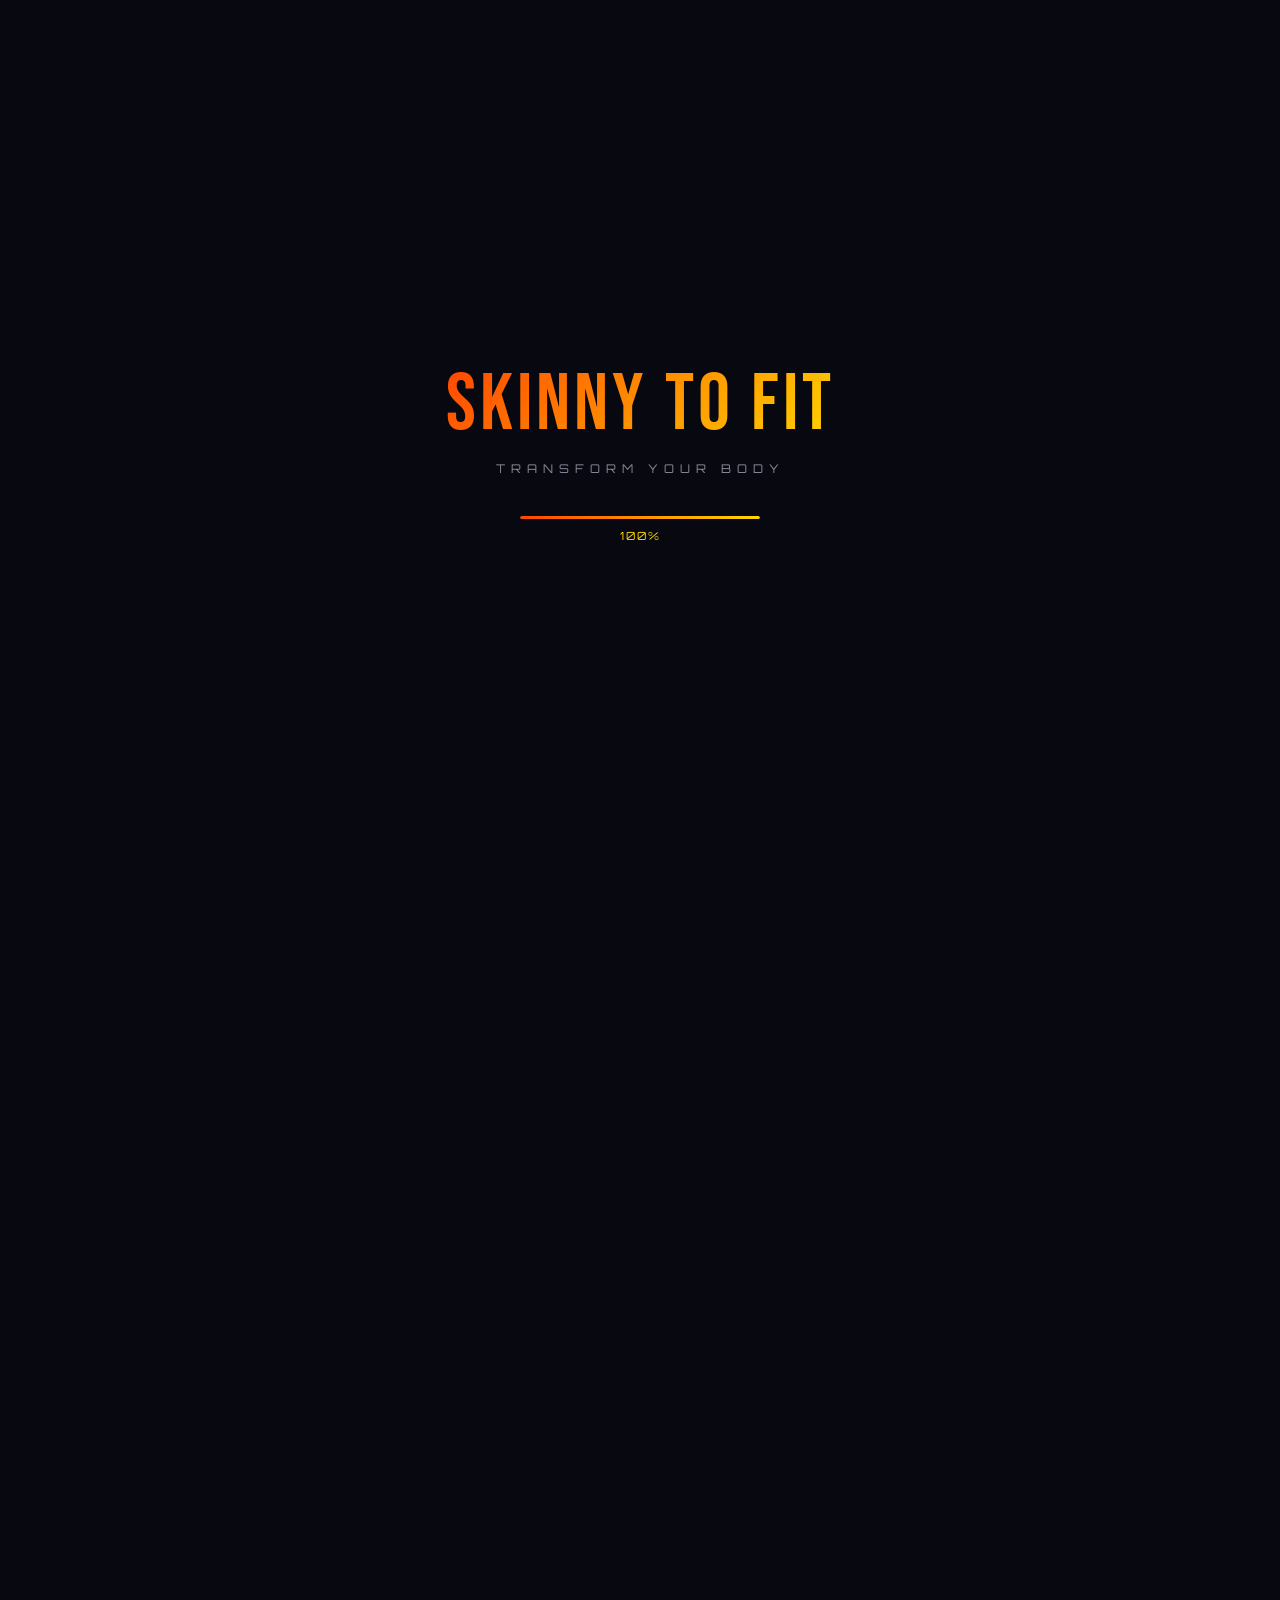
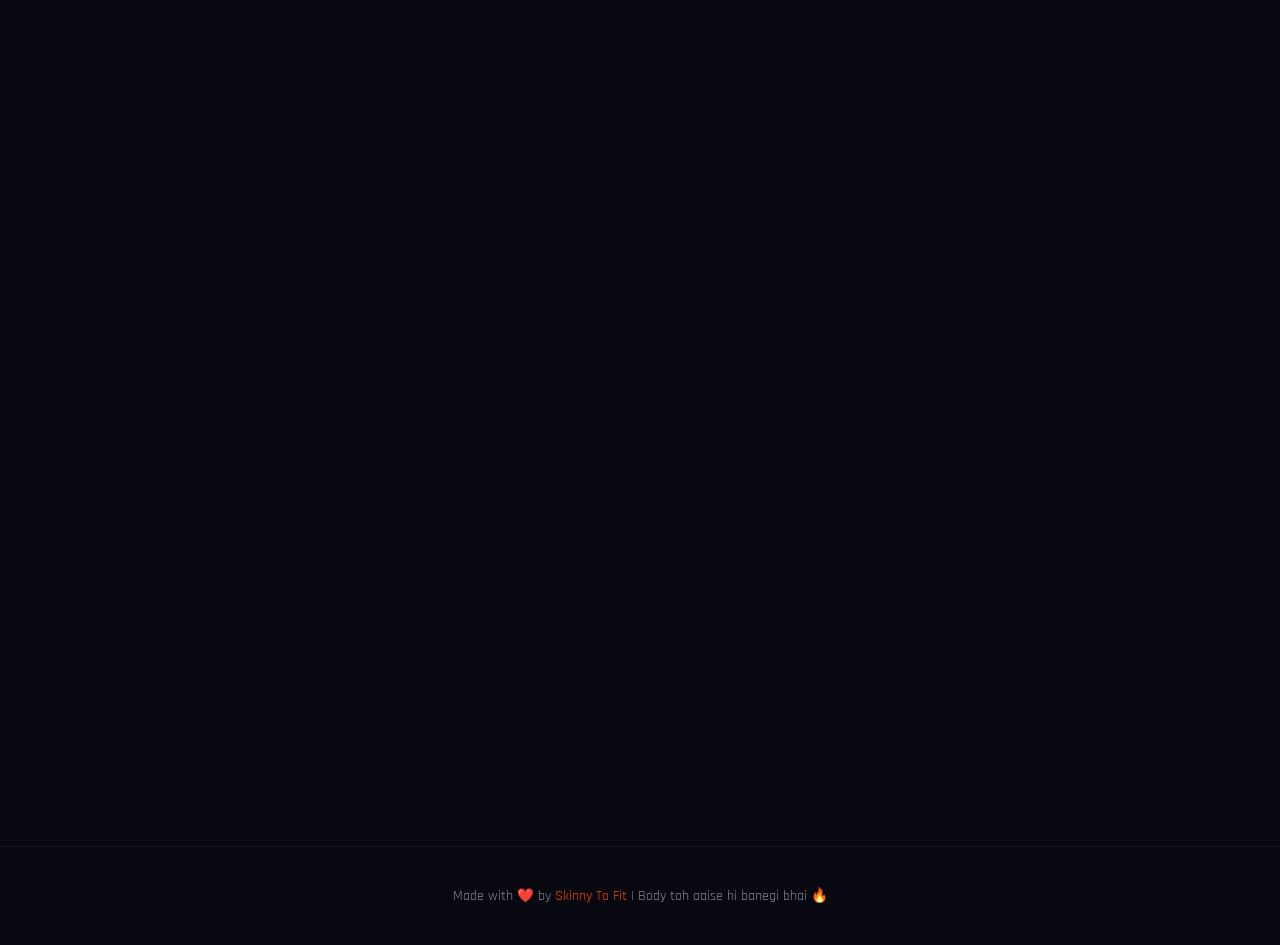
==== commit d7880c3f: "Rename index (5).html to index.html" ====
--- a/index.html
+++ b/index.html
@@ -3,1187 +3,969 @@
 <head>
 <meta charset="UTF-8">
 <meta name="viewport" content="width=device-width, initial-scale=1.0">
-<title>Skinny to Fit 💪</title>
-<link href="https://fonts.googleapis.com/css2?family=Bebas+Neue&family=Rajdhani:wght@400;500;600;700&family=Space+Mono:wght@400;700&display=swap" rel="stylesheet">
+<title>Skinny To Fit | Transform Your Body</title>
+<link rel="preconnect" href="https://fonts.googleapis.com">
+<link href="https://fonts.googleapis.com/css2?family=Bebas+Neue&family=Rajdhani:wght@400;500;600;700&family=Orbitron:wght@400;700;900&display=swap" rel="stylesheet">
 <style>
-  :root {
-    --bg: #0a0a0f;
-    --card: #13131a;
-    --card2: #1a1a24;
-    --accent: #ff4d00;
-    --accent2: #ff9500;
-    --green: #00ff88;
-    --blue: #00c8ff;
-    --text: #f0f0f0;
-    --muted: #888;
-    --border: rgba(255,77,0,0.25);
-    --glow: 0 0 30px rgba(255,77,0,0.3);
-  }
-  * { margin:0; padding:0; box-sizing:border-box; }
-  html { scroll-behavior: smooth; }
-
-  body {
-    background: var(--bg);
-    color: var(--text);
-    font-family: 'Rajdhani', sans-serif;
-    font-size: 16px;
-    min-height: 100vh;
-    overflow-x: hidden;
-  }
-
-  /* BG GRID */
-  body::before {
-    content:'';
-    position:fixed; inset:0; z-index:0;
-    background-image:
-      linear-gradient(rgba(255,77,0,0.04) 1px, transparent 1px),
-      linear-gradient(90deg, rgba(255,77,0,0.04) 1px, transparent 1px);
-    background-size: 60px 60px;
-    pointer-events:none;
-  }
-
-  .container { max-width: 860px; margin: 0 auto; padding: 0 20px; position:relative; z-index:1; }
-
-  /* HERO */
-  .hero {
-    text-align:center;
-    padding: 60px 20px 30px;
-    position:relative;
-  }
-  .hero-badge {
-    display:inline-block;
-    background: rgba(255,77,0,0.12);
-    border: 1px solid var(--accent);
-    color: var(--accent2);
-    font-family:'Space Mono',monospace;
-    font-size:11px;
-    letter-spacing:3px;
-    padding: 6px 18px;
-    border-radius:2px;
-    margin-bottom:24px;
-    text-transform:uppercase;
-  }
-  .hero h1 {
-    font-family: 'Bebas Neue', sans-serif;
-    font-size: clamp(64px, 12vw, 110px);
-    line-height: 0.9;
-    letter-spacing: 3px;
-    background: linear-gradient(135deg, #fff 0%, var(--accent2) 40%, var(--accent) 100%);
-    -webkit-background-clip: text;
-    -webkit-text-fill-color: transparent;
-    background-clip: text;
-    margin-bottom:16px;
-  }
-  .hero p {
-    color: var(--muted);
-    font-size:17px;
-    font-weight:500;
-    letter-spacing:1px;
-  }
-
-  /* STEPS INDICATOR */
-  .steps-bar {
-    display:flex; align-items:center; justify-content:center;
-    gap:0; margin:40px 0 30px;
-  }
-  .step-dot {
-    display:flex; flex-direction:column; align-items:center; gap:6px;
-    position:relative;
-  }
-  .step-dot .dot {
-    width:36px; height:36px; border-radius:50%;
-    border: 2px solid rgba(255,77,0,0.3);
-    background: var(--card);
-    display:flex; align-items:center; justify-content:center;
-    font-family:'Space Mono',monospace; font-size:12px;
-    color: var(--muted);
-    transition:all 0.4s;
-    position:relative; z-index:1;
-  }
-  .step-dot.active .dot {
-    border-color: var(--accent);
-    background: var(--accent);
-    color:#fff;
-    box-shadow: var(--glow);
-  }
-  .step-dot.done .dot {
-    border-color: var(--green);
-    background: rgba(0,255,136,0.15);
-    color: var(--green);
-  }
-  .step-dot .label {
-    font-size:10px; letter-spacing:1px; color:var(--muted);
-    font-family:'Space Mono',monospace;
-    text-align:center;
-    white-space:nowrap;
-    text-transform:uppercase;
-  }
-  .step-dot.active .label { color:var(--accent2); }
-  .step-line {
-    width:50px; height:2px;
-    background: linear-gradient(90deg, rgba(255,77,0,0.4), rgba(255,77,0,0.1));
-    margin-bottom:22px;
-  }
-  @media(max-width:600px){ .step-line{width:20px;} .step-dot .label{font-size:8px;} }
-
-  /* SECTION */
-  .section {
-    display:none;
-    animation: fadeUp 0.5s ease;
-  }
-  .section.active { display:block; }
-  @keyframes fadeUp {
-    from{opacity:0;transform:translateY(24px);}
-    to{opacity:1;transform:translateY(0);}
-  }
-
-  /* CARD */
-  .card {
-    background: var(--card);
-    border: 1px solid var(--border);
-    border-radius:12px;
-    padding:32px;
-    margin-bottom:20px;
-    position:relative;
-    overflow:hidden;
-  }
-  .card::before {
-    content:'';
-    position:absolute; top:0; left:0; right:0; height:2px;
-    background: linear-gradient(90deg, var(--accent), var(--accent2));
-  }
-  .card-title {
-    font-family:'Bebas Neue',sans-serif;
-    font-size:28px;
-    letter-spacing:2px;
-    margin-bottom:6px;
-    color:#fff;
-  }
-  .card-sub {
-    color:var(--muted); font-size:13px; letter-spacing:1px;
-    margin-bottom:24px; font-family:'Space Mono',monospace;
-  }
-
-  /* FORM ELEMENTS */
-  .row { display:grid; grid-template-columns:1fr 1fr; gap:16px; }
-  @media(max-width:600px){ .row{grid-template-columns:1fr;} }
-  .row3 { display:grid; grid-template-columns:1fr 1fr 1fr; gap:16px; }
-  @media(max-width:600px){ .row3{grid-template-columns:1fr;} }
-
-  .field { margin-bottom:16px; }
-  .field label {
-    display:block; font-size:11px; letter-spacing:2px;
-    color:var(--accent2); font-family:'Space Mono',monospace;
-    text-transform:uppercase; margin-bottom:8px;
-  }
-  .field input, .field select {
-    width:100%; padding:14px 16px;
-    background: var(--card2);
-    border: 1px solid rgba(255,255,255,0.1);
-    border-radius:8px;
-    color:#fff;
-    font-family:'Rajdhani',sans-serif;
-    font-size:16px; font-weight:600;
-    outline:none; transition:all 0.3s;
-    -webkit-appearance:none;
-  }
-  .field input:focus, .field select:focus {
-    border-color: var(--accent);
-    box-shadow: 0 0 0 3px rgba(255,77,0,0.15);
-  }
-  .field select option { background:#1a1a24; }
-
-  /* BMI DISPLAY */
-  .bmi-display {
-    text-align:center;
-    padding:32px;
-    background: var(--card2);
-    border-radius:12px;
-    margin:20px 0;
-    border: 1px solid rgba(255,255,255,0.06);
-    position:relative;
-  }
-  .bmi-number {
-    font-family:'Bebas Neue',sans-serif;
-    font-size:90px;
-    line-height:1;
-    transition:color 0.4s;
-  }
-  .bmi-label {
-    font-family:'Bebas Neue',sans-serif;
-    font-size:28px;
-    letter-spacing:4px;
-    margin:8px 0;
-  }
-  .bmi-msg {
-    color:var(--muted); font-size:14px;
-    font-family:'Space Mono',monospace;
-    line-height:1.6; max-width:400px; margin:12px auto 0;
-  }
-
-  /* BMI SCALE BAR */
-  .bmi-scale {
-    margin:20px 0; position:relative;
-  }
-  .bmi-track {
-    height:10px; border-radius:10px;
-    background: linear-gradient(90deg, #00c8ff 0%, #00ff88 25%, #ff9500 55%, #ff4d00 80%, #ff0000 100%);
-    position:relative; overflow:visible;
-  }
-  .bmi-pointer {
-    width:18px; height:18px; border-radius:50%;
-    background:#fff; border:3px solid #000;
-    position:absolute; top:50%; transform:translate(-50%,-50%);
-    box-shadow:0 0 12px rgba(255,255,255,0.6);
-    transition: left 0.6s cubic-bezier(.34,1.56,.64,1);
-  }
-  .bmi-scale-labels {
-    display:flex; justify-content:space-between;
-    margin-top:8px;
-    font-size:10px; font-family:'Space Mono',monospace; color:var(--muted);
-  }
-
-  /* GOAL CARDS */
-  .goal-grid { display:grid; grid-template-columns:1fr 1fr 1fr; gap:14px; }
-  @media(max-width:600px){ .goal-grid{grid-template-columns:1fr;} }
-
-  .goal-card {
-    background:var(--card2);
-    border:2px solid rgba(255,255,255,0.08);
-    border-radius:12px;
-    padding:22px 16px;
-    text-align:center;
-    cursor:pointer;
-    transition:all 0.3s;
-    position:relative;
-    overflow:hidden;
-  }
-  .goal-card:hover { border-color:rgba(255,77,0,0.5); transform:translateY(-3px); }
-  .goal-card.selected {
-    border-color:var(--accent);
-    background: rgba(255,77,0,0.08);
-    box-shadow:var(--glow);
-  }
-  .goal-card .icon { font-size:36px; margin-bottom:12px; display:block; }
-  .goal-card .name {
-    font-family:'Bebas Neue',sans-serif;
-    font-size:20px; letter-spacing:2px;
-    color:#fff; margin-bottom:6px;
-  }
-  .goal-card .desc { color:var(--muted); font-size:12px; line-height:1.5; }
-
-  /* ACTIVITY LEVEL */
-  .activity-grid { display:grid; grid-template-columns:1fr 1fr; gap:12px; }
-  @media(max-width:600px){ .activity-grid{grid-template-columns:1fr;} }
-  .act-card {
-    background:var(--card2);
-    border:2px solid rgba(255,255,255,0.08);
-    border-radius:10px;
-    padding:16px;
-    cursor:pointer;
-    transition:all 0.3s;
-  }
-  .act-card:hover { border-color:rgba(255,77,0,0.4); }
-  .act-card.selected { border-color:var(--accent); background:rgba(255,77,0,0.08); }
-  .act-card .act-name { font-weight:700; font-size:15px; margin-bottom:4px; }
-  .act-card .act-desc { color:var(--muted); font-size:12px; }
-
-  /* BUDGET */
-  .budget-options { display:grid; grid-template-columns:repeat(3,1fr); gap:12px; margin-bottom:16px; }
-  @media(max-width:600px){ .budget-options{grid-template-columns:1fr;} }
-  .bud-card {
-    background:var(--card2);
-    border:2px solid rgba(255,255,255,0.08);
-    border-radius:10px;
-    padding:20px 14px;
-    text-align:center;
-    cursor:pointer;
-    transition:all 0.3s;
-  }
-  .bud-card:hover { border-color:rgba(0,200,255,0.5); }
-  .bud-card.selected { border-color:var(--blue); background:rgba(0,200,255,0.08); }
-  .bud-card .bud-icon { font-size:28px; margin-bottom:8px; }
-  .bud-card .bud-name { font-family:'Bebas Neue',sans-serif; font-size:18px; letter-spacing:2px; }
-  .bud-card .bud-range { color:var(--muted); font-size:12px; font-family:'Space Mono',monospace; margin-top:4px; }
-
-  /* BUTTONS */
-  .btn {
-    padding:16px 36px;
-    border-radius:8px;
-    border:none;
-    cursor:pointer;
-    font-family:'Bebas Neue',sans-serif;
-    font-size:20px;
-    letter-spacing:3px;
-    transition:all 0.3s;
-    display:inline-flex; align-items:center; gap:10px;
-  }
-  .btn-primary {
-    background: linear-gradient(135deg, var(--accent), var(--accent2));
-    color:#fff;
-    box-shadow: 0 4px 20px rgba(255,77,0,0.4);
-  }
-  .btn-primary:hover { transform:translateY(-2px); box-shadow:0 8px 30px rgba(255,77,0,0.5); }
-  .btn-primary:active { transform:translateY(0); }
-  .btn-outline {
-    background:transparent;
-    border:2px solid rgba(255,255,255,0.15);
-    color:var(--muted);
-  }
-  .btn-outline:hover { border-color:rgba(255,77,0,0.5); color:var(--text); }
-  .btn-generate {
-    background: linear-gradient(135deg, #00ff88, #00c8ff);
-    color:#000;
-    box-shadow:0 4px 24px rgba(0,255,136,0.35);
-    width:100%;
-    justify-content:center;
-    font-size:24px;
-    padding:20px;
-  }
-  .btn-generate:hover { transform:translateY(-3px); box-shadow:0 10px 40px rgba(0,255,136,0.45); }
-  .btn-generate:disabled { opacity:0.5; cursor:not-allowed; transform:none; }
-
-  .btn-row { display:flex; gap:12px; align-items:center; margin-top:24px; }
-
-  /* RESULT */
-  #result-section { display:none; }
-  #result-section.active { display:block; }
-
-  .result-header {
-    text-align:center;
-    padding:40px 20px;
-  }
-  .result-header h2 {
-    font-family:'Bebas Neue',sans-serif;
-    font-size:clamp(40px,8vw,72px);
-    background:linear-gradient(135deg,#00ff88,#00c8ff);
-    -webkit-background-clip:text; -webkit-text-fill-color:transparent;
-    background-clip:text;
-    margin-bottom:10px;
-  }
-  .result-header p { color:var(--muted); font-family:'Space Mono',monospace; font-size:13px; }
-
-  .plan-tabs {
-    display:flex; gap:0; margin-bottom:24px;
-    border-radius:10px; overflow:hidden;
-    border:1px solid rgba(255,255,255,0.1);
-  }
-  .tab-btn {
-    flex:1; padding:14px;
-    background:var(--card2);
-    border:none; color:var(--muted);
-    font-family:'Bebas Neue',sans-serif;
-    font-size:18px; letter-spacing:2px;
-    cursor:pointer; transition:all 0.3s;
-  }
-  .tab-btn.active { background:var(--accent); color:#fff; }
-
-  .tab-content { display:none; }
-  .tab-content.active { display:block; animation:fadeUp 0.3s ease; }
-
-  /* AI RESPONSE */
-  .ai-response {
-    background:var(--card);
-    border:1px solid rgba(0,255,136,0.2);
-    border-radius:12px;
-    padding:28px;
-    position:relative;
-    white-space:pre-wrap;
-    font-family:'Rajdhani',sans-serif;
-    font-size:16px;
-    line-height:1.7;
-    min-height:300px;
-  }
-  .ai-response::before {
-    content:'AI POWERED';
-    position:absolute; top:12px; right:16px;
-    font-family:'Space Mono',monospace;
-    font-size:9px; letter-spacing:2px;
-    color:var(--green); opacity:0.6;
-  }
-  .loading-dots {
-    display:inline-flex; gap:6px; align-items:center;
-    padding:20px 0;
-  }
-  .loading-dots span {
-    width:8px; height:8px; border-radius:50%;
-    background:var(--accent);
-    animation:bounce 1.2s infinite;
-  }
-  .loading-dots span:nth-child(2){ animation-delay:0.2s; }
-  .loading-dots span:nth-child(3){ animation-delay:0.4s; }
-  @keyframes bounce {
-    0%,60%,100%{transform:translateY(0);}
-    30%{transform:translateY(-10px);}
-  }
-
-  /* STAT PILLS */
-  .stat-row {
-    display:flex; flex-wrap:wrap; gap:10px; margin:20px 0;
-  }
-  .stat-pill {
-    background:var(--card2);
-    border:1px solid rgba(255,255,255,0.08);
-    border-radius:6px;
-    padding:10px 16px;
-    font-family:'Space Mono',monospace; font-size:12px;
-  }
-  .stat-pill .val { color:var(--accent2); font-weight:700; font-size:16px; display:block; }
-  .stat-pill .key { color:var(--muted); font-size:10px; }
-
-  /* SEPARATOR */
-  .sep {
-    height:1px;
-    background:linear-gradient(90deg, transparent, rgba(255,77,0,0.3), transparent);
-    margin:24px 0;
-  }
-
-  /* FOOTER */
-  footer {
-    text-align:center; padding:40px 20px;
-    color:var(--muted); font-family:'Space Mono',monospace; font-size:11px;
-    letter-spacing:2px;
-  }
-
-  /* TYPEWRITER */
-  .typewriter { border-right:2px solid var(--accent); }
-
-  /* CHECKBOX TOGGLE */
-  .toggle-row { display:flex; align-items:center; gap:12px; margin-bottom:12px; cursor:pointer; }
-  .toggle {
-    width:44px; height:24px; border-radius:12px;
-    background:rgba(255,255,255,0.1);
-    position:relative; transition:background 0.3s; flex-shrink:0;
-  }
-  .toggle::after {
-    content:''; position:absolute;
-    width:18px; height:18px; border-radius:50%;
-    background:#fff; top:3px; left:3px;
-    transition:left 0.3s;
-  }
-  .toggle.on { background:var(--accent); }
-  .toggle.on::after { left:23px; }
-
-  /* TAGS */
-  .tag {
-    display:inline-block;
-    background:rgba(255,77,0,0.12);
-    border:1px solid rgba(255,77,0,0.3);
-    color:var(--accent2);
-    font-size:11px; letter-spacing:1px;
-    padding:4px 10px; border-radius:4px;
-    font-family:'Space Mono',monospace;
-    text-transform:uppercase; margin:3px;
-  }
-  .tag.green { background:rgba(0,255,136,0.1); border-color:rgba(0,255,136,0.3); color:var(--green); }
-  .tag.blue { background:rgba(0,200,255,0.1); border-color:rgba(0,200,255,0.3); color:var(--blue); }
-
-  /* NOTIFICATION */
-  .notif {
-    position:fixed; bottom:24px; right:24px;
-    background:var(--card);
-    border:1px solid var(--accent);
-    border-radius:10px;
-    padding:14px 20px;
-    font-family:'Space Mono',monospace; font-size:12px;
-    box-shadow: var(--glow);
-    z-index:100;
-    transform:translateY(100px); opacity:0;
-    transition:all 0.4s cubic-bezier(.34,1.56,.64,1);
-    max-width:300px;
-  }
-  .notif.show { transform:translateY(0); opacity:1; }
-
-  /* RESPONSIVE TWEAKS */
-  @media(max-width:480px){
-    .card { padding:20px 16px; }
-    .btn { padding:14px 24px; font-size:17px; }
-  }
+:root {
+  --fire: #ff4500;
+  --gold: #ffd700;
+  --neon: #00ff88;
+  --dark: #080810;
+  --card: #0f0f1a;
+  --card2: #141428;
+  --border: rgba(255,69,0,0.3);
+  --text: #e8e8f0;
+  --muted: #888899;
+}
+
+* { margin:0; padding:0; box-sizing:border-box; }
+
+html { scroll-behavior: smooth; }
+
+body {
+  background: var(--dark);
+  color: var(--text);
+  font-family: 'Rajdhani', sans-serif;
+  font-size: 16px;
+  overflow-x: hidden;
+  min-height: 100vh;
+}
+
+/* ── PRELOADER ── */
+#preloader {
+  position: fixed; inset: 0;
+  background: var(--dark);
+  display: flex; flex-direction: column;
+  align-items: center; justify-content: center;
+  z-index: 9999;
+  transition: opacity 0.6s ease, visibility 0.6s ease;
+}
+#preloader.hide { opacity:0; visibility:hidden; }
+
+.pre-logo {
+  font-family: 'Bebas Neue', sans-serif;
+  font-size: clamp(2.5rem,8vw,5rem);
+  background: linear-gradient(135deg, var(--fire), var(--gold));
+  -webkit-background-clip: text; -webkit-text-fill-color: transparent;
+  animation: pulse 1.2s ease-in-out infinite;
+  letter-spacing: 4px;
+}
+.pre-sub {
+  font-family: 'Orbitron', sans-serif;
+  font-size: 0.75rem; letter-spacing: 6px;
+  color: var(--muted); margin-top: 8px;
+  animation: fadeUp 0.8s ease both;
+}
+.pre-bar-wrap {
+  width: 240px; height: 3px;
+  background: rgba(255,255,255,0.1);
+  border-radius: 99px; margin-top: 40px; overflow: hidden;
+}
+.pre-bar {
+  height: 100%;
+  background: linear-gradient(90deg, var(--fire), var(--gold));
+  border-radius: 99px;
+  width: 0;
+  animation: load 2.2s cubic-bezier(.4,0,.2,1) forwards;
+}
+.pre-pct {
+  font-family: 'Orbitron', sans-serif;
+  font-size: 0.7rem; color: var(--gold);
+  margin-top: 10px; letter-spacing: 2px;
+}
+
+@keyframes load { to { width:100%; } }
+@keyframes pulse { 0%,100%{opacity:1;transform:scale(1)} 50%{opacity:.8;transform:scale(0.97)} }
+@keyframes fadeUp { from{opacity:0;transform:translateY(20px)} to{opacity:1;transform:translateY(0)} }
+
+/* ── HERO ── */
+.hero {
+  min-height: 100vh;
+  display: flex; flex-direction: column;
+  align-items: center; justify-content: center;
+  text-align: center;
+  padding: 2rem;
+  position: relative;
+  overflow: hidden;
+}
+.hero-bg {
+  position: absolute; inset: 0;
+  background:
+    radial-gradient(ellipse 80% 60% at 50% 0%, rgba(255,69,0,0.18) 0%, transparent 70%),
+    radial-gradient(ellipse 60% 50% at 80% 100%, rgba(255,215,0,0.1) 0%, transparent 70%),
+    var(--dark);
+}
+.hero-grid {
+  position: absolute; inset: 0;
+  background-image:
+    linear-gradient(rgba(255,69,0,0.07) 1px, transparent 1px),
+    linear-gradient(90deg, rgba(255,69,0,0.07) 1px, transparent 1px);
+  background-size: 60px 60px;
+  animation: gridMove 20s linear infinite;
+}
+@keyframes gridMove { from{transform:translateY(0)} to{transform:translateY(60px)} }
+
+.hero-content { position:relative; z-index:1; }
+
+.hero-badge {
+  display: inline-block;
+  border: 1px solid var(--fire);
+  color: var(--fire);
+  font-family: 'Orbitron', sans-serif;
+  font-size: 0.65rem; letter-spacing: 4px;
+  padding: 6px 18px; border-radius: 99px;
+  margin-bottom: 24px;
+  animation: fadeUp 0.6s ease both;
+}
+
+.hero-title {
+  font-family: 'Bebas Neue', sans-serif;
+  font-size: clamp(3.5rem, 12vw, 9rem);
+  line-height: 0.95;
+  background: linear-gradient(135deg, #fff 0%, var(--gold) 50%, var(--fire) 100%);
+  -webkit-background-clip: text; -webkit-text-fill-color: transparent;
+  animation: fadeUp 0.7s 0.1s ease both;
+  letter-spacing: 2px;
+}
+
+.hero-sub {
+  font-size: 1.15rem; color: var(--muted);
+  margin-top: 16px; letter-spacing: 2px;
+  animation: fadeUp 0.7s 0.2s ease both;
+}
+
+.hero-cta {
+  margin-top: 40px;
+  display: inline-block;
+  padding: 16px 48px;
+  background: linear-gradient(135deg, var(--fire), #ff6a00);
+  color: #fff;
+  font-family: 'Orbitron', sans-serif;
+  font-size: 0.85rem; letter-spacing: 3px;
+  border: none; border-radius: 4px;
+  cursor: pointer;
+  text-transform: uppercase;
+  animation: fadeUp 0.7s 0.3s ease both;
+  position: relative; overflow: hidden;
+  transition: transform 0.2s, box-shadow 0.2s;
+  box-shadow: 0 0 40px rgba(255,69,0,0.4);
+}
+.hero-cta:hover { transform: translateY(-2px); box-shadow: 0 0 60px rgba(255,69,0,0.6); }
+.hero-cta::after {
+  content:''; position:absolute; inset:0;
+  background: linear-gradient(135deg, rgba(255,255,255,0.15), transparent);
+  opacity:0; transition: opacity 0.3s;
+}
+.hero-cta:hover::after { opacity:1; }
+
+.hero-stats {
+  display: flex; gap: 48px;
+  margin-top: 60px; justify-content: center;
+  animation: fadeUp 0.7s 0.4s ease both;
+}
+.stat { text-align: center; }
+.stat-num {
+  font-family: 'Bebas Neue', sans-serif;
+  font-size: 2.4rem; color: var(--gold);
+  line-height: 1;
+}
+.stat-lbl { font-size: 0.75rem; color: var(--muted); letter-spacing: 2px; }
+
+/* ── MAIN CONTAINER ── */
+#app {
+  max-width: 860px;
+  margin: 0 auto;
+  padding: 0 20px 80px;
+}
+
+/* ── SECTION CARD ── */
+.section-card {
+  background: var(--card);
+  border: 1px solid var(--border);
+  border-radius: 16px;
+  padding: clamp(24px, 5vw, 48px);
+  margin-bottom: 24px;
+  position: relative;
+  overflow: hidden;
+  opacity: 0; transform: translateY(30px);
+  transition: opacity 0.6s ease, transform 0.6s ease;
+}
+.section-card.visible { opacity:1; transform:translateY(0); }
+
+.section-card::before {
+  content:''; position:absolute;
+  top:0; left:0; right:0; height:2px;
+  background: linear-gradient(90deg, var(--fire), var(--gold), transparent);
+}
+
+.section-title {
+  font-family: 'Bebas Neue', sans-serif;
+  font-size: clamp(1.6rem, 4vw, 2.4rem);
+  letter-spacing: 3px;
+  margin-bottom: 6px;
+}
+.section-title span { color: var(--fire); }
+
+.section-desc { color: var(--muted); font-size: 0.95rem; margin-bottom: 32px; }
+
+/* ── INPUTS ── */
+.input-grid {
+  display: grid;
+  grid-template-columns: repeat(auto-fit, minmax(180px, 1fr));
+  gap: 20px;
+}
+
+.field { display: flex; flex-direction: column; gap: 8px; }
+
+.field label {
+  font-family: 'Orbitron', sans-serif;
+  font-size: 0.65rem; letter-spacing: 3px;
+  color: var(--gold);
+  text-transform: uppercase;
+}
+
+.field input, .field select {
+  background: var(--card2);
+  border: 1px solid rgba(255,255,255,0.1);
+  border-radius: 8px;
+  color: var(--text);
+  font-family: 'Rajdhani', sans-serif;
+  font-size: 1.05rem; font-weight: 600;
+  padding: 14px 16px;
+  outline: none;
+  transition: border-color 0.3s, box-shadow 0.3s;
+  width: 100%;
+}
+.field input:focus, .field select:focus {
+  border-color: var(--fire);
+  box-shadow: 0 0 0 3px rgba(255,69,0,0.15);
+}
+.field select option { background: #1a1a2e; }
+
+/* ── BMI DISPLAY ── */
+.bmi-display {
+  background: var(--card2);
+  border-radius: 16px;
+  padding: 32px;
+  text-align: center;
+  border: 1px solid rgba(255,255,255,0.07);
+  margin-top: 24px;
+  display: none;
+}
+.bmi-display.show { display: block; animation: fadeUp 0.5s ease both; }
+
+.bmi-number {
+  font-family: 'Bebas Neue', sans-serif;
+  font-size: 5rem; line-height: 1;
+  background: linear-gradient(135deg, var(--fire), var(--gold));
+  -webkit-background-clip: text; -webkit-text-fill-color: transparent;
+}
+
+.bmi-label {
+  font-family: 'Orbitron', sans-serif;
+  font-size: 0.8rem; letter-spacing: 3px;
+  margin-top: 6px;
+}
+
+.bmi-bar-track {
+  width: 100%; height: 10px;
+  background: rgba(255,255,255,0.08);
+  border-radius: 99px;
+  margin: 20px auto;
+  position: relative; overflow: hidden;
+}
+.bmi-bar-fill {
+  height: 100%; border-radius: 99px;
+  transition: width 1.2s cubic-bezier(.4,0,.2,1), background 0.5s;
+}
+
+.bmi-suggestion {
+  font-size: 1rem; color: var(--text);
+  margin-top: 12px; line-height: 1.7;
+}
+
+/* ── GOAL PILLS ── */
+.goal-grid {
+  display: grid;
+  grid-template-columns: repeat(auto-fit, minmax(200px, 1fr));
+  gap: 16px;
+}
+
+.goal-pill {
+  border: 1.5px solid rgba(255,255,255,0.1);
+  border-radius: 12px;
+  padding: 20px;
+  cursor: pointer;
+  transition: all 0.3s ease;
+  text-align: center;
+  background: var(--card2);
+  position: relative; overflow: hidden;
+}
+.goal-pill::before {
+  content:''; position:absolute; inset:0;
+  background: linear-gradient(135deg, var(--fire), var(--gold));
+  opacity:0; transition: opacity 0.3s;
+}
+.goal-pill:hover { border-color: var(--fire); transform: translateY(-2px); }
+.goal-pill.active { border-color: var(--fire); box-shadow: 0 0 24px rgba(255,69,0,0.3); }
+.goal-pill.active::before { opacity: 0.08; }
+
+.goal-icon { font-size: 2rem; display: block; margin-bottom: 8px; position:relative; z-index:1; }
+.goal-title {
+  font-family: 'Bebas Neue', sans-serif;
+  font-size: 1.3rem; letter-spacing: 2px;
+  position:relative; z-index:1;
+}
+.goal-sub { font-size: 0.8rem; color: var(--muted); margin-top: 4px; position:relative; z-index:1; }
+
+/* ── BUDGET ── */
+.budget-options {
+  display: grid;
+  grid-template-columns: repeat(auto-fit, minmax(140px, 1fr));
+  gap: 12px;
+  margin-bottom: 20px;
+}
+
+.budget-btn {
+  border: 1.5px solid rgba(255,255,255,0.1);
+  border-radius: 10px;
+  padding: 14px 10px;
+  cursor: pointer;
+  text-align: center;
+  background: var(--card2);
+  font-family: 'Rajdhani', sans-serif;
+  font-size: 1rem; font-weight: 600;
+  color: var(--text);
+  transition: all 0.3s;
+}
+.budget-btn:hover { border-color: var(--gold); }
+.budget-btn.active { border-color: var(--gold); box-shadow: 0 0 20px rgba(255,215,0,0.2); color: var(--gold); }
+
+.custom-budget-wrap {
+  display: none; margin-top: 12px;
+}
+.custom-budget-wrap.show { display: block; animation: fadeUp 0.4s ease both; }
+
+/* ── GENERATE BTN ── */
+.generate-btn {
+  width: 100%;
+  padding: 20px;
+  background: linear-gradient(135deg, var(--fire) 0%, #ff6a00 50%, var(--gold) 100%);
+  border: none; border-radius: 12px;
+  color: #fff;
+  font-family: 'Bebas Neue', sans-serif;
+  font-size: 1.6rem; letter-spacing: 5px;
+  cursor: pointer;
+  position: relative; overflow: hidden;
+  transition: transform 0.2s, box-shadow 0.2s;
+  box-shadow: 0 8px 40px rgba(255,69,0,0.4);
+  display: flex; align-items: center; justify-content: center; gap: 12px;
+}
+.generate-btn:hover { transform: translateY(-3px); box-shadow: 0 12px 60px rgba(255,69,0,0.6); }
+.generate-btn:active { transform: translateY(0); }
+.generate-btn::after {
+  content:''; position:absolute;
+  top:-50%; left:-60%; width:40%; height:200%;
+  background: rgba(255,255,255,0.15);
+  transform: skewX(-20deg);
+  animation: shine 3s infinite;
+}
+@keyframes shine { 0%{left:-60%} 100%{left:160%} }
+
+/* ── LOADING ── */
+.loading-overlay {
+  display: none;
+  position: fixed; inset: 0;
+  background: rgba(8,8,16,0.95);
+  z-index: 1000;
+  flex-direction: column;
+  align-items: center; justify-content: center;
+  gap: 20px;
+}
+.loading-overlay.show { display: flex; }
+
+.loading-spinner {
+  width: 64px; height: 64px;
+  border: 3px solid rgba(255,255,255,0.1);
+  border-top-color: var(--fire);
+  border-right-color: var(--gold);
+  border-radius: 50%;
+  animation: spin 0.8s linear infinite;
+}
+@keyframes spin { to { transform: rotate(360deg); } }
+
+.loading-text {
+  font-family: 'Orbitron', sans-serif;
+  font-size: 0.8rem; letter-spacing: 4px;
+  color: var(--gold);
+  animation: blink 1.4s ease-in-out infinite;
+}
+@keyframes blink { 0%,100%{opacity:1} 50%{opacity:0.4} }
+
+/* ── RESULT ── */
+#result-section {
+  display: none;
+  margin-top: 32px;
+}
+#result-section.show { display: block; }
+
+.result-tabs {
+  display: flex; gap: 12px;
+  margin-bottom: 24px;
+  flex-wrap: wrap;
+}
+
+.tab-btn {
+  padding: 10px 24px;
+  border: 1.5px solid rgba(255,255,255,0.1);
+  border-radius: 99px;
+  background: var(--card2);
+  color: var(--muted);
+  font-family: 'Rajdhani', sans-serif;
+  font-size: 0.95rem; font-weight: 600;
+  cursor: pointer;
+  transition: all 0.3s;
+  letter-spacing: 1px;
+}
+.tab-btn:hover { border-color: var(--fire); color: var(--text); }
+.tab-btn.active { border-color: var(--fire); background: rgba(255,69,0,0.12); color: var(--fire); }
+
+.tab-content { display: none; }
+.tab-content.active { display: block; animation: fadeUp 0.4s ease both; }
+
+/* ── PLAN CONTENT ── */
+.plan-content {
+  background: var(--card2);
+  border-radius: 12px;
+  padding: clamp(20px, 4vw, 36px);
+  border: 1px solid rgba(255,255,255,0.07);
+  line-height: 1.9;
+  font-size: 1rem;
+  white-space: pre-wrap;
+}
+
+.plan-content h2 {
+  font-family: 'Bebas Neue', sans-serif;
+  font-size: 1.6rem; letter-spacing: 3px;
+  color: var(--gold); margin: 24px 0 12px;
+}
+.plan-content h3 {
+  font-family: 'Bebas Neue', sans-serif;
+  font-size: 1.2rem; letter-spacing: 2px;
+  color: var(--fire); margin: 18px 0 8px;
+}
+.plan-content ul { padding-left: 20px; }
+.plan-content li { margin: 6px 0; }
+.plan-content strong { color: var(--gold); }
+.plan-content em { color: var(--neon); font-style: normal; font-weight: 600; }
+
+/* ── POPUP ── */
+.popup-overlay {
+  display: none;
+  position: fixed; inset: 0;
+  background: rgba(8,8,16,0.92);
+  z-index: 2000;
+  align-items: center; justify-content: center;
+  padding: 20px;
+}
+.popup-overlay.show { display: flex; }
+
+.popup-box {
+  background: var(--card);
+  border: 1px solid var(--fire);
+  border-radius: 20px;
+  padding: 48px 36px;
+  text-align: center;
+  max-width: 420px; width: 100%;
+  animation: popIn 0.5s cubic-bezier(.34,1.56,.64,1) both;
+  position: relative;
+}
+@keyframes popIn {
+  from { opacity:0; transform:scale(0.7) translateY(30px); }
+  to   { opacity:1; transform:scale(1) translateY(0); }
+}
+
+.popup-emoji {
+  font-size: 4.5rem;
+  display: block;
+  animation: thumbShake 0.6s 0.3s ease both;
+}
+@keyframes thumbShake {
+  0%{transform:rotate(-15deg) scale(0.5)} 40%{transform:rotate(10deg) scale(1.2)}
+  70%{transform:rotate(-5deg) scale(0.95)} 100%{transform:rotate(0) scale(1)}
+}
+
+.popup-title {
+  font-family: 'Bebas Neue', sans-serif;
+  font-size: 2rem; letter-spacing: 3px;
+  color: var(--fire); margin: 16px 0 10px;
+}
+
+.popup-msg {
+  font-size: 1.05rem;
+  color: var(--text);
+  line-height: 1.8;
+  margin-bottom: 28px;
+}
+
+.popup-close {
+  padding: 14px 36px;
+  background: linear-gradient(135deg, var(--fire), #ff6a00);
+  border: none; border-radius: 8px;
+  color: #fff;
+  font-family: 'Orbitron', sans-serif;
+  font-size: 0.8rem; letter-spacing: 2px;
+  cursor: pointer;
+  transition: transform 0.2s;
+}
+.popup-close:hover { transform: scale(1.05); }
+
+/* ── FOOTER ── */
+footer {
+  text-align: center;
+  padding: 40px 20px;
+  color: var(--muted);
+  font-size: 0.85rem;
+  border-top: 1px solid rgba(255,255,255,0.05);
+}
+footer span { color: var(--fire); }
+
+/* ── SCROLL INDICATOR ── */
+.scroll-down {
+  position: absolute; bottom: 40px;
+  left: 50%; transform: translateX(-50%);
+  display: flex; flex-direction: column; align-items: center;
+  gap: 8px; color: var(--muted);
+  font-family: 'Orbitron', sans-serif;
+  font-size: 0.6rem; letter-spacing: 3px;
+  animation: bounce 2s ease-in-out infinite;
+}
+.scroll-down svg { color: var(--fire); }
+@keyframes bounce { 0%,100%{transform:translateX(-50%) translateY(0)} 50%{transform:translateX(-50%) translateY(8px)} }
+
+/* ── RESPONSIVE ── */
+@media (max-width: 600px) {
+  .hero-stats { gap: 24px; }
+  .stat-num { font-size: 1.8rem; }
+  .budget-options { grid-template-columns: 1fr 1fr; }
+}
 </style>
 </head>
 <body>
 
-<div class="container">
-  <!-- HERO -->
-  <div class="hero">
-    <div class="hero-badge">💪 AI Powered Fitness Planner</div>
-    <h1>SKINNY<br>TO FIT</h1>
-    <p>Apna body transform karo — personalized diet & workout plan ke saath</p>
+<!-- PRELOADER -->
+<div id="preloader">
+  <div class="pre-logo">SKINNY TO FIT</div>
+  <div class="pre-sub">TRANSFORM YOUR BODY</div>
+  <div class="pre-bar-wrap"><div class="pre-bar"></div></div>
+  <div class="pre-pct" id="prePercent">0%</div>
+</div>
+
+<!-- POPUP -->
+<div class="popup-overlay" id="budgetPopup">
+  <div class="popup-box">
+    <span class="popup-emoji">👎</span>
+    <div class="popup-title">Bhai Seriously?!</div>
+    <div class="popup-msg">
+      ₹1000 se kam mein body banana chahta hai? 😂<br><br>
+      <strong>Bhai teri body nahi banegi!</strong><br>
+      Tu mutthi maar aur ghar baith! 🤣<br><br>
+      Kam se kam ₹1000+ toh laga bhai, apne aap pe thoda invest kar!
+    </div>
+    <button class="popup-close" onclick="closePopup()">THEEK HAI BHAI 😅</button>
   </div>
-
-  <!-- STEPS BAR -->
-  <div class="steps-bar">
-    <div class="step-dot active" id="step1-dot">
-      <div class="dot">1</div>
-      <div class="label">Body</div>
-    </div>
-    <div class="step-line"></div>
-    <div class="step-dot" id="step2-dot">
-      <div class="dot">2</div>
-      <div class="label">BMI</div>
-    </div>
-    <div class="step-line"></div>
-    <div class="step-dot" id="step3-dot">
-      <div class="dot">3</div>
-      <div class="label">Goal</div>
-    </div>
-    <div class="step-line"></div>
-    <div class="step-dot" id="step4-dot">
-      <div class="dot">4</div>
-      <div class="label">Budget</div>
-    </div>
-    <div class="step-line"></div>
-    <div class="step-dot" id="step5-dot">
-      <div class="dot">5</div>
-      <div class="label">Plan</div>
+</div>
+
+<!-- LOADING -->
+<div class="loading-overlay" id="loadingOverlay">
+  <div class="loading-spinner"></div>
+  <div class="loading-text">GENERATING YOUR PLAN...</div>
+</div>
+
+<!-- HERO -->
+<section class="hero">
+  <div class="hero-bg"></div>
+  <div class="hero-grid"></div>
+  <div class="hero-content">
+    <div class="hero-badge">🔥 AI POWERED FITNESS PLANNER</div>
+    <h1 class="hero-title">SKINNY<br>TO FIT</h1>
+    <p class="hero-sub">Apna body transform kar — Diet + Workout + Budget sab ek jagah</p>
+    <button class="hero-cta" onclick="document.getElementById('app').scrollIntoView({behavior:'smooth'})">
+      SHURU KAREN ⚡
+    </button>
+    <div class="hero-stats">
+      <div class="stat"><div class="stat-num">10K+</div><div class="stat-lbl">Users</div></div>
+      <div class="stat"><div class="stat-num">95%</div><div class="stat-lbl">Results</div></div>
+      <div class="stat"><div class="stat-num">AI</div><div class="stat-lbl">Powered</div></div>
     </div>
   </div>
-
-  <!-- SECTION 1: BODY STATS -->
-  <div class="section active" id="sec1">
-    <div class="card">
-      <div class="card-title">APNI DETAILS BHARO</div>
-      <div class="card-sub">// Step 1 — Measurements</div>
-
-      <div class="row">
-        <div class="field">
-          <label>Naam (Name)</label>
-          <input type="text" id="name" placeholder="Jaise: Rahul, Priya...">
-        </div>
-        <div class="field">
-          <label>Umar (Age)</label>
-          <input type="number" id="age" placeholder="22" min="10" max="100">
-        </div>
-      </div>
-
-      <div class="row">
-        <div class="field">
-          <label>Gender</label>
-          <select id="gender">
-            <option value="">Select karo</option>
-            <option value="male">Male (Mard)</option>
-            <option value="female">Female (Aurat)</option>
-          </select>
-        </div>
-        <div class="field">
-          <label>Height Unit</label>
-          <select id="height-unit" onchange="toggleHeightInput()">
-            <option value="cm">Centimeters (cm)</option>
-            <option value="ft">Feet & Inches</option>
-          </select>
-        </div>
-      </div>
-
-      <div class="row" id="height-cm-row">
-        <div class="field">
-          <label>Height (cm)</label>
-          <input type="number" id="height-cm" placeholder="170" min="100" max="250">
-        </div>
-      </div>
-      <div class="row" id="height-ft-row" style="display:none;">
-        <div class="field">
-          <label>Height — Feet</label>
-          <input type="number" id="height-ft" placeholder="5" min="3" max="8">
-        </div>
-        <div class="field">
-          <label>Height — Inches</label>
-          <input type="number" id="height-in" placeholder="7" min="0" max="11">
-        </div>
-      </div>
-
-      <div class="row">
-        <div class="field">
-          <label>Weight (kg)</label>
-          <input type="number" id="weight" placeholder="65" min="20" max="300">
-        </div>
-        <div class="field">
-          <label>Activity Level</label>
-          <select id="activity">
-            <option value="">Select karo</option>
-            <option value="sedentary">Sedentary — Koi exercise nahi</option>
-            <option value="light">Light — Thodi walk etc</option>
-            <option value="moderate">Moderate — Week mein 3-4 din</option>
-            <option value="active">Active — Almost daily</option>
-            <option value="very_active">Very Active — Intense daily</option>
-          </select>
-        </div>
-      </div>
-
-      <div class="btn-row">
-        <button class="btn btn-primary" onclick="calcBMI()">
-          BMI CALCULATE KARO →
-        </button>
-      </div>
+  <div class="scroll-down">
+    <svg width="20" height="20" viewBox="0 0 24 24" fill="none" stroke="currentColor" stroke-width="2"><path d="M7 10l5 5 5-5"/></svg>
+    SCROLL
+  </div>
+</section>
+
+<!-- APP -->
+<div id="app">
+
+  <!-- STEP 1: Details -->
+  <div class="section-card" id="step1">
+    <div class="section-title">STEP 1 — <span>APNI DETAILS</span></div>
+    <div class="section-desc">Apni sahi information daal taki accurate plan mile</div>
+    <div class="input-grid">
+      <div class="field">
+        <label>Umar (Years)</label>
+        <input type="number" id="age" placeholder="e.g. 22" min="10" max="80">
+      </div>
+      <div class="field">
+        <label>Gender</label>
+        <select id="gender">
+          <option value="">Select...</option>
+          <option value="male">Male 👦</option>
+          <option value="female">Female 👧</option>
+        </select>
+      </div>
+      <div class="field">
+        <label>Height (cm)</label>
+        <input type="number" id="height" placeholder="e.g. 175" min="100" max="250">
+      </div>
+      <div class="field">
+        <label>Weight (kg)</label>
+        <input type="number" id="weight" placeholder="e.g. 65" min="30" max="300">
+      </div>
+      <div class="field">
+        <label>Activity Level</label>
+        <select id="activity">
+          <option value="">Select...</option>
+          <option value="sedentary">Sedentary (Ghar pe baitha)</option>
+          <option value="light">Light (Thodi walk)</option>
+          <option value="moderate">Moderate (Week mein 3-4 din exercise)</option>
+          <option value="active">Active (Roz exercise)</option>
+          <option value="veryactive">Very Active (Athlete level)</option>
+        </select>
+      </div>
+    </div>
+    <div class="bmi-display" id="bmiDisplay">
+      <div class="bmi-number" id="bmiVal">—</div>
+      <div class="bmi-label" id="bmiCat">BMI INDEX</div>
+      <div class="bmi-bar-track"><div class="bmi-bar-fill" id="bmiBar"></div></div>
+      <div class="bmi-suggestion" id="bmiSugg"></div>
     </div>
   </div>
 
-  <!-- SECTION 2: BMI RESULT -->
-  <div class="section" id="sec2">
-    <div class="card">
-      <div class="card-title">TERA BMI</div>
-      <div class="card-sub">// Step 2 — Body Mass Index</div>
-
-      <div class="bmi-display">
-        <div class="bmi-number" id="bmi-val">--</div>
-        <div class="bmi-label" id="bmi-cat">—</div>
-        <div class="bmi-msg" id="bmi-msg">Apni details bhar ke BMI calculate karo</div>
-      </div>
-
-      <div class="bmi-scale">
-        <div class="bmi-track">
-          <div class="bmi-pointer" id="bmi-ptr" style="left:0%"></div>
-        </div>
-        <div class="bmi-scale-labels">
-          <span>Underweight<br>&lt;18.5</span>
-          <span>Normal<br>18.5–25</span>
-          <span>Overweight<br>25–30</span>
-          <span>Obese<br>&gt;30</span>
-        </div>
-      </div>
-
-      <div class="stat-row" id="stat-pills"></div>
-
-      <div class="btn-row">
-        <button class="btn btn-outline" onclick="goTo(1)">← Wapas</button>
-        <button class="btn btn-primary" onclick="goTo(3)">GOAL SELECT KARO →</button>
+  <!-- STEP 2: Goal -->
+  <div class="section-card" id="step2">
+    <div class="section-title">STEP 2 — <span>APNA GOAL</span></div>
+    <div class="section-desc">Kya achieve karna chahte ho?</div>
+    <div class="goal-grid">
+      <div class="goal-pill" onclick="selectGoal(this,'muscle_gain')">
+        <span class="goal-icon">💪</span>
+        <div class="goal-title">Muscle Gain</div>
+        <div class="goal-sub">Body banao, mass badao</div>
+      </div>
+      <div class="goal-pill" onclick="selectGoal(this,'fat_loss')">
+        <span class="goal-icon">🔥</span>
+        <div class="goal-title">Fat Loss</div>
+        <div class="goal-sub">Pet kam karo, slim bano</div>
+      </div>
+      <div class="goal-pill" onclick="selectGoal(this,'maintain')">
+        <span class="goal-icon">⚖️</span>
+        <div class="goal-title">Maintain</div>
+        <div class="goal-sub">Current body maintain karo</div>
+      </div>
+      <div class="goal-pill" onclick="selectGoal(this,'body_recomp')">
+        <span class="goal-icon">🏆</span>
+        <div class="goal-title">Body Recomp</div>
+        <div class="goal-sub">Fat lose + Muscle gain saath</div>
       </div>
     </div>
   </div>
 
-  <!-- SECTION 3: GOAL -->
-  <div class="section" id="sec3">
-    <div class="card">
-      <div class="card-title">APNA GOAL CHUNO</div>
-      <div class="card-sub">// Step 3 — Fitness Goal</div>
-
-      <div class="goal-grid">
-        <div class="goal-card" onclick="selectGoal('muscle_gain', this)">
-          <span class="icon">💪</span>
-          <div class="name">MUSCLE GAIN</div>
-          <div class="desc">Muscle build karna hai, body bananai hai</div>
-        </div>
-        <div class="goal-card" onclick="selectGoal('fat_loss', this)">
-          <span class="icon">🔥</span>
-          <div class="name">FAT LOSS</div>
-          <div class="desc">Pet aur body ka extra fat ghatana hai</div>
-        </div>
-        <div class="goal-card" onclick="selectGoal('maintain', this)">
-          <span class="icon">⚖️</span>
-          <div class="name">MAINTAIN</div>
-          <div class="desc">Current weight maintain karna hai, fit rehna hai</div>
-        </div>
-        <div class="goal-card" onclick="selectGoal('skinny_to_fit', this)">
-          <span class="icon">🦴</span>
-          <div class="name">SKINNY TO FIT</div>
-          <div class="desc">Patla hoon, muscle + weight gain karna hai</div>
-        </div>
-        <div class="goal-card" onclick="selectGoal('body_recomp', this)">
-          <span class="icon">🔄</span>
-          <div class="name">BODY RECOMP</div>
-          <div class="desc">Fat lose karte hue muscle gain karna hai</div>
-        </div>
-        <div class="goal-card" onclick="selectGoal('athletic', this)">
-          <span class="icon">🏃</span>
-          <div class="name">ATHLETIC</div>
-          <div class="desc">Stamina, speed aur performance improve karna</div>
-        </div>
-      </div>
-
-      <div class="sep"></div>
-
-      <div class="card-sub" style="margin-bottom:16px;">// TARGET AREA (multiple select kar sakte ho)</div>
-      <div style="display:flex;flex-wrap:wrap;gap:10px;" id="target-area">
-        <div class="tag" onclick="toggleTag(this,'chest')" style="cursor:pointer;font-size:13px;padding:8px 16px;">Chest</div>
-        <div class="tag" onclick="toggleTag(this,'back')" style="cursor:pointer;font-size:13px;padding:8px 16px;">Back</div>
-        <div class="tag" onclick="toggleTag(this,'arms')" style="cursor:pointer;font-size:13px;padding:8px 16px;">Arms</div>
-        <div class="tag" onclick="toggleTag(this,'legs')" style="cursor:pointer;font-size:13px;padding:8px 16px;">Legs</div>
-        <div class="tag" onclick="toggleTag(this,'shoulders')" style="cursor:pointer;font-size:13px;padding:8px 16px;">Shoulders</div>
-        <div class="tag" onclick="toggleTag(this,'abs')" style="cursor:pointer;font-size:13px;padding:8px 16px;">Abs / Core</div>
-        <div class="tag" onclick="toggleTag(this,'glutes')" style="cursor:pointer;font-size:13px;padding:8px 16px;">Glutes</div>
-        <div class="tag" onclick="toggleTag(this,'full_body')" style="cursor:pointer;font-size:13px;padding:8px 16px;">Full Body</div>
-      </div>
-
-      <div class="sep"></div>
-      <div class="card-sub" style="margin-bottom:12px;">// DIETARY PREFERENCE</div>
+  <!-- STEP 3: Budget -->
+  <div class="section-card" id="step3">
+    <div class="section-title">STEP 3 — <span>MONTHLY BUDGET</span></div>
+    <div class="section-desc">Khane pe mahine mein kitna kharch kar sakte ho?</div>
+    <div class="budget-options">
+      <div class="budget-btn" onclick="selectBudget(this,'1000-2000','₹1K–2K')">₹1,000–2,000</div>
+      <div class="budget-btn" onclick="selectBudget(this,'2000-4000','₹2K–4K')">₹2,000–4,000</div>
+      <div class="budget-btn" onclick="selectBudget(this,'4000-7000','₹4K–7K')">₹4,000–7,000</div>
+      <div class="budget-btn" onclick="selectBudget(this,'7000-12000','₹7K–12K')">₹7,000–12,000</div>
+      <div class="budget-btn" onclick="selectBudget(this,'12000+','₹12K+')">₹12,000+</div>
+      <div class="budget-btn" onclick="openCustomBudget(this)">Custom Amount ✏️</div>
+    </div>
+    <div class="custom-budget-wrap" id="customWrap">
       <div class="field">
-        <select id="diet-pref">
-          <option value="no_restriction">Sab kuch khata/khati hoon (No restriction)</option>
-          <option value="vegetarian">Vegetarian (Shakahari)</option>
-          <option value="vegan">Vegan (No dairy/eggs)</option>
-          <option value="eggetarian">Eggetarian (Veg + Eggs)</option>
-          <option value="non_veg">Non-Vegetarian</option>
-          <option value="jain">Jain Diet</option>
-        </select>
-      </div>
-
-      <div class="btn-row">
-        <button class="btn btn-outline" onclick="goTo(2)">← Wapas</button>
-        <button class="btn btn-primary" onclick="goToStep4()">BUDGET STEP →</button>
+        <label>Custom Budget (₹ per month)</label>
+        <input type="number" id="customBudget" placeholder="e.g. 3500" min="1" oninput="checkCustomBudget()">
       </div>
     </div>
   </div>
 
-  <!-- SECTION 4: BUDGET -->
-  <div class="section" id="sec4">
-    <div class="card">
-      <div class="card-title">BUDGET & PREFERENCES</div>
-      <div class="card-sub">// Step 4 — Kitna Kharcha Karna Hai?</div>
-
-      <div class="card-sub" style="margin-bottom:12px;">// DAILY DIET BUDGET (per day)</div>
-      <div class="budget-options">
-        <div class="bud-card" onclick="selectBudget('low',this)">
-          <div class="bud-icon">🪙</div>
-          <div class="bud-name">BUDGET</div>
-          <div class="bud-range">₹100–₹200/day</div>
-        </div>
-        <div class="bud-card" onclick="selectBudget('mid',this)">
-          <div class="bud-icon">💰</div>
-          <div class="bud-name">MODERATE</div>
-          <div class="bud-range">₹200–₹400/day</div>
-        </div>
-        <div class="bud-card" onclick="selectBudget('high',this)">
-          <div class="bud-icon">💎</div>
-          <div class="bud-name">PREMIUM</div>
-          <div class="bud-range">₹400–₹800/day</div>
-        </div>
-      </div>
-
-      <div class="sep"></div>
-      <div class="card-sub" style="margin-bottom:12px;">// GYM AVAILABILITY</div>
-      <div class="activity-grid">
-        <div class="act-card" onclick="selectGym('gym',this)">
-          <div class="act-name">🏋️ Gym Member Hoon</div>
-          <div class="act-desc">Full equipment available hai</div>
-        </div>
-        <div class="act-card" onclick="selectGym('home',this)">
-          <div class="act-name">🏠 Home Workout</div>
-          <div class="act-desc">Ghar pe hi karna hai, bina equipment</div>
-        </div>
-        <div class="act-card" onclick="selectGym('minimal',this)">
-          <div class="act-name">🎽 Minimal Equipment</div>
-          <div class="act-desc">Dumbbells / resistance bands hain</div>
-        </div>
-        <div class="act-card" onclick="selectGym('outdoor',this)">
-          <div class="act-name">🌳 Outdoor / Park</div>
-          <div class="act-desc">Park mein bodyweight workout</div>
-        </div>
-      </div>
-
-      <div class="sep"></div>
-      <div class="card-sub" style="margin-bottom:12px;">// KITNE DIN WORKOUT KARO GE?</div>
-      <div class="field">
-        <select id="workout-days">
-          <option value="3">3 din per week</option>
-          <option value="4">4 din per week</option>
-          <option value="5" selected>5 din per week</option>
-          <option value="6">6 din per week</option>
-          <option value="7">7 din per week (Everyday)</option>
-        </select>
-      </div>
-
-      <div class="sep"></div>
-      <div class="card-sub" style="margin-bottom:12px;">// SUPPLEMENTS</div>
-      <label class="toggle-row" onclick="toggleSupp()">
-        <div class="toggle" id="supp-toggle"></div>
-        <span style="font-size:14px;color:var(--text);">Supplements lene mein interested hoon (Protein powder, Creatine, etc.)</span>
-      </label>
-
-      <div class="sep"></div>
-      <div class="card-sub" style="margin-bottom:12px;">// HEALTH CONDITIONS (optional)</div>
-      <div class="field">
-        <input type="text" id="health-cond" placeholder="Jaise: Diabetes, BP, Knee injury, None">
-      </div>
-
-      <div class="btn-row">
-        <button class="btn btn-outline" onclick="goTo(3)">← Wapas</button>
-      </div>
-    </div>
-
-    <!-- GENERATE BUTTON -->
-    <div style="margin-top:24px;">
-      <button class="btn btn-generate" id="gen-btn" onclick="generatePlan()">
-        ⚡ MERA PLAN GENERATE KARO
-      </button>
+  <!-- GENERATE -->
+  <div class="section-card" id="genSection">
+    <button class="generate-btn" onclick="generatePlan()">
+      ⚡ GENERATE MY PLAN ⚡
+    </button>
+  </div>
+
+  <!-- RESULT -->
+  <div id="result-section">
+    <div class="section-card visible" style="opacity:1;transform:none">
+      <div class="section-title">YOUR <span>COMPLETE PLAN</span></div>
+      <div class="result-tabs">
+        <button class="tab-btn active" onclick="switchTab(this,'dietTab')">🥗 Diet Plan</button>
+        <button class="tab-btn" onclick="switchTab(this,'workoutTab')">💪 Workout Plan</button>
+        <button class="tab-btn" onclick="switchTab(this,'tipsTab')">💡 Pro Tips</button>
+      </div>
+      <div class="tab-content active" id="dietTab">
+        <div class="plan-content" id="dietContent">Loading...</div>
+      </div>
+      <div class="tab-content" id="workoutTab">
+        <div class="plan-content" id="workoutContent">Loading...</div>
+      </div>
+      <div class="tab-content" id="tipsTab">
+        <div class="plan-content" id="tipsContent">Loading...</div>
+      </div>
     </div>
   </div>
 
-  <!-- SECTION 5: RESULT -->
-  <div class="section" id="sec5">
-    <div class="result-header">
-      <h2>TERA PERSONAL PLAN 🔥</h2>
-      <p id="result-subtitle">// AI se generate kiya gaya — sirf tere liye</p>
-    </div>
-
-    <div class="stat-row" id="result-stats"></div>
-
-    <div class="plan-tabs">
-      <button class="tab-btn active" onclick="switchTab('diet',this)">🥗 DIET PLAN</button>
-      <button class="tab-btn" onclick="switchTab('workout',this)">💪 WORKOUT</button>
-      <button class="tab-btn" onclick="switchTab('tips',this)">✨ TIPS</button>
-    </div>
-
-    <div class="tab-content active" id="tab-diet">
-      <div class="ai-response" id="diet-out">
-        <div class="loading-dots"><span></span><span></span><span></span></div>
-      </div>
-    </div>
-    <div class="tab-content" id="tab-workout">
-      <div class="ai-response" id="workout-out">
-        <div class="loading-dots"><span></span><span></span><span></span></div>
-      </div>
-    </div>
-    <div class="tab-content" id="tab-tips">
-      <div class="ai-response" id="tips-out">
-        <div class="loading-dots"><span></span><span></span><span></span></div>
-      </div>
-    </div>
-
-    <div class="btn-row" style="margin-top:24px;justify-content:center;">
-      <button class="btn btn-outline" onclick="restart()">🔄 Naya Plan Banao</button>
-    </div>
-  </div>
-
 </div>
 
+<!-- FOOTER -->
 <footer>
-  <div>SKINNY TO FIT &copy; 2024 &nbsp;|&nbsp; AI Powered &nbsp;|&nbsp; Built with ❤️</div>
-  <div style="margin-top:8px;font-size:10px;">Yeh plan general guidance ke liye hai. Kisi bhi serious health condition mein doctor se mile.</div>
+  Made with ❤️ by <span>Skinny To Fit</span> | Body toh aaise hi banegi bhai 🔥
 </footer>
 
-<div class="notif" id="notif"></div>
-
 <script>
-  // ── STATE ──────────────────────────────────────────────────
-  const state = {
-    step: 1,
-    goal: null,
-    budget: null,
-    gym: null,
-    supps: false,
-    targets: [],
-    bmi: null,
-    name: '',
-    age: 0,
-    gender: '',
-    weight: 0,
-    heightCm: 0,
-    activity: '',
-    calories: 0,
-  };
-
-  // ── NAVIGATION ─────────────────────────────────────────────
-  function goTo(n) {
-    document.querySelectorAll('.section').forEach(s => s.classList.remove('active'));
-    document.getElementById('sec' + n).classList.add('active');
-    state.step = n;
-    updateSteps(n);
-    window.scrollTo({top:0, behavior:'smooth'});
+/* ─── PRELOADER ─── */
+let pct = 0;
+const pctEl = document.getElementById('prePercent');
+const timer = setInterval(()=>{
+  pct = Math.min(pct + Math.random()*18, 100);
+  pctEl.textContent = Math.floor(pct) + '%';
+  if(pct>=100){ clearInterval(timer); setTimeout(hidePreloader, 300); }
+},120);
+
+function hidePreloader(){
+  document.getElementById('preloader').classList.add('hide');
+  initScrollAnimation();
+}
+
+/* ─── SCROLL ANIMATION ─── */
+function initScrollAnimation(){
+  const observer = new IntersectionObserver(entries=>{
+    entries.forEach(e=>{ if(e.isIntersecting) e.target.classList.add('visible'); });
+  },{threshold:0.12});
+  document.querySelectorAll('.section-card').forEach(c=>observer.observe(c));
+}
+
+/* ─── BMI CALCULATOR ─── */
+function calcBMI(){
+  const h = parseFloat(document.getElementById('height').value);
+  const w = parseFloat(document.getElementById('weight').value);
+  if(!h||!w||h<100||w<20) return;
+
+  const bmi = (w/((h/100)**2)).toFixed(1);
+  const display = document.getElementById('bmiDisplay');
+  display.classList.add('show');
+  document.getElementById('bmiVal').textContent = bmi;
+
+  let cat, color, sugg, pct;
+  if(bmi<16){
+    cat='Severe Underweight 😰'; color='#4af'; pct=5;
+    sugg='Bhai tujhe urgent help chahiye! Tu bahut hi zyada patla hai. Doctor se mil aur khub khana kha.';
+  } else if(bmi<18.5){
+    cat='Underweight 😅'; color='#4af'; pct=18;
+    sugg='Tu thoda patla hai bhai. Muscle gain goal choose kar aur proper diet follow kar. Body banegi!';
+  } else if(bmi<25){
+    cat='Normal Weight ✅'; color='#00ff88'; pct=50;
+    sugg='Teri BMI perfect hai bhai! Ab goal ke hisab se body ko next level le ja.';
+  } else if(bmi<30){
+    cat='Overweight ⚠️'; color='#ffaa00'; pct=72;
+    sugg='Thoda extra fat hai bhai. Fat loss goal choose kar. Diet + workout se 2-3 mahine mein results dikhenge!';
+  } else {
+    cat='Obese 🚨'; color='#ff4500'; pct=90;
+    sugg='Bhai serious ho ja! Obesity health ke liye dangerous hai. Aaj se hi shuru kar — diet + exercise must hai.';
   }
 
-  function updateSteps(n) {
-    for(let i=1;i<=5;i++){
-      const dot = document.getElementById('step'+i+'-dot');
-      dot.classList.remove('active','done');
-      if(i < n) dot.classList.add('done');
-      else if(i === n) dot.classList.add('active');
-    }
+  document.getElementById('bmiCat').textContent = cat;
+  document.getElementById('bmiCat').style.color = color;
+  document.getElementById('bmiSugg').textContent = sugg;
+  const bar = document.getElementById('bmiBar');
+  setTimeout(()=>{ bar.style.width = pct+'%'; bar.style.background = color; }, 100);
+}
+
+['height','weight'].forEach(id=>{
+  document.getElementById(id).addEventListener('input', calcBMI);
+});
+
+/* ─── GOAL ─── */
+let selectedGoal = '';
+function selectGoal(el, goal){
+  document.querySelectorAll('.goal-pill').forEach(p=>p.classList.remove('active'));
+  el.classList.add('active');
+  selectedGoal = goal;
+}
+
+/* ─── BUDGET ─── */
+let selectedBudget = '';
+let selectedBudgetLabel = '';
+function selectBudget(el, val, label){
+  document.querySelectorAll('.budget-btn').forEach(b=>b.classList.remove('active'));
+  el.classList.add('active');
+  selectedBudget = val;
+  selectedBudgetLabel = label;
+  document.getElementById('customWrap').classList.remove('show');
+}
+function openCustomBudget(el){
+  document.querySelectorAll('.budget-btn').forEach(b=>b.classList.remove('active'));
+  el.classList.add('active');
+  document.getElementById('customWrap').classList.add('show');
+  selectedBudget = 'custom';
+}
+function checkCustomBudget(){
+  const val = parseFloat(document.getElementById('customBudget').value);
+  if(val && val < 1000){ showPopup(); document.getElementById('customBudget').value=''; }
+  else if(val){ selectedBudget = val+'-custom'; selectedBudgetLabel = '₹'+val; }
+}
+
+/* ─── POPUP ─── */
+function showPopup(){ document.getElementById('budgetPopup').classList.add('show'); }
+function closePopup(){ document.getElementById('budgetPopup').classList.remove('show'); }
+
+/* ─── TABS ─── */
+function switchTab(btn, tabId){
+  document.querySelectorAll('.tab-btn').forEach(b=>b.classList.remove('active'));
+  document.querySelectorAll('.tab-content').forEach(c=>c.classList.remove('active'));
+  btn.classList.add('active');
+  document.getElementById(tabId).classList.add('active');
+}
+
+/* ─── GENERATE ─── */
+async function generatePlan(){
+  const age = document.getElementById('age').value;
+  const gender = document.getElementById('gender').value;
+  const height = document.getElementById('height').value;
+  const weight = document.getElementById('weight').value;
+  const activity = document.getElementById('activity').value;
+  const goal = selectedGoal;
+  const budget = selectedBudget;
+
+  if(!age||!gender||!height||!weight||!activity){
+    alert('Bhai pehle apni saari details fill kar! 😅'); return;
   }
-
-  // ── HEIGHT TOGGLE ──────────────────────────────────────────
-  function toggleHeightInput() {
-    const unit = document.getElementById('height-unit').value;
-    document.getElementById('height-cm-row').style.display = unit === 'cm' ? '' : 'none';
-    document.getElementById('height-ft-row').style.display = unit === 'ft' ? '' : 'none';
+  if(!goal){ alert('Apna goal select kar pehle! 💪'); return; }
+  if(!budget){ alert('Budget select karna padega bhai! 💰'); return; }
+
+  if(budget==='custom'){
+    const cv = parseFloat(document.getElementById('customBudget').value);
+    if(!cv||cv<1000){ showPopup(); return; }
   }
 
-  function getHeightCm() {
-    const unit = document.getElementById('height-unit').value;
-    if(unit === 'cm') {
-      return parseFloat(document.getElementById('height-cm').value) || 0;
-    } else {
-      const ft = parseFloat(document.getElementById('height-ft').value) || 0;
-      const inch = parseFloat(document.getElementById('height-in').value) || 0;
-      return (ft * 30.48) + (inch * 2.54);
-    }
+  const bmi = (parseFloat(weight)/((parseFloat(height)/100)**2)).toFixed(1);
+  const goalMap = {muscle_gain:'Muscle Gain',fat_loss:'Fat Loss',maintain:'Maintain',body_recomp:'Body Recomposition'};
+  const actMap = {sedentary:'Sedentary',light:'Lightly Active',moderate:'Moderately Active',active:'Very Active',veryactive:'Extremely Active (Athlete)'};
+
+  const budgetLabel = budget==='custom' ? '₹'+document.getElementById('customBudget').value : selectedBudgetLabel;
+
+  document.getElementById('loadingOverlay').classList.add('show');
+
+  const dietPrompt = `You are an expert Indian fitness nutritionist. Create a detailed diet plan in Hindi-English mix (Hinglish) for:
+- Age: ${age} years, Gender: ${gender}
+- Height: ${height}cm, Weight: ${weight}kg, BMI: ${bmi}
+- Activity Level: ${actMap[activity]}
+- Goal: ${goalMap[goal]}
+- Monthly food budget: ${budgetLabel}
+
+Format your response with HTML tags. Use:
+<h2> for main sections
+<h3> for sub-sections
+<strong> for important values (calories, macros)
+<em> for food items
+<ul><li> for lists
+
+Include:
+1. Daily Calorie Target with calculation
+2. Macros breakdown (Protein/Carbs/Fat in grams)
+3. Full Day Meal Plan - Breakfast, Mid-morning snack, Lunch, Evening snack, Dinner, Post-workout (with exact quantities and timing)
+4. Best Indian foods for this budget and goal
+5. Weekly grocery list with approximate costs in Indian Rupees
+6. Foods to AVOID
+
+Keep it practical and budget-friendly for India. Be specific with Indian foods like dal, roti, rice, paneer, eggs, chicken etc.`;
+
+  const workoutPrompt = `You are an expert fitness trainer. Create a detailed weekly workout plan in Hinglish for:
+- Age: ${age} years, Gender: ${gender}
+- BMI: ${bmi}, Activity Level: ${actMap[activity]}
+- Goal: ${goalMap[goal]}
+
+Format with HTML: <h2> for sections, <h3> for days, <strong> for sets/reps, <em> for exercise names, <ul><li> for lists.
+
+Include:
+1. Weekly Training Split (which body parts on which days)
+2. Full 7-day workout schedule:
+   - Exercise name, Sets x Reps, Rest time, Tips
+3. Warm-up routine (5-10 min)
+4. Cool-down stretches
+5. Progressive overload tips
+6. Home workout alternatives if no gym
+7. Recovery & sleep tips
+
+Be specific and motivating!`;
+
+  const tipsPrompt = `Give practical fitness and lifestyle tips in Hinglish for a ${age} year old ${gender} with BMI ${bmi} and goal of ${goalMap[goal]} on a budget of ${budgetLabel}/month.
+
+Format with HTML. Include:
+<h2> for sections, <strong> for key points, <ul><li> for tips.
+
+Cover:
+1. Top 5 Supplements (budget-friendly, Indian market) with approximate prices
+2. Best timing for workouts
+3. Sleep and recovery importance
+4. Motivation tips to stay consistent
+5. Common mistakes to avoid
+6. Hydration guide
+7. Realistic timeline: When to expect results
+
+Be real, direct and motivating like a desi fitness coach!`;
+
+  try {
+    const [dietRes, workoutRes, tipsRes] = await Promise.all([
+      callClaude(dietPrompt),
+      callClaude(workoutPrompt),
+      callClaude(tipsPrompt)
+    ]);
+
+    document.getElementById('dietContent').innerHTML = dietRes;
+    document.getElementById('workoutContent').innerHTML = workoutRes;
+    document.getElementById('tipsContent').innerHTML = tipsRes;
+
+    document.getElementById('loadingOverlay').classList.remove('show');
+    const result = document.getElementById('result-section');
+    result.classList.add('show');
+    setTimeout(()=>result.scrollIntoView({behavior:'smooth', block:'start'}), 100);
+
+  } catch(e) {
+    document.getElementById('loadingOverlay').classList.remove('show');
+    alert('Error aa gaya bhai! Dobara try kar. 😅\n'+e.message);
   }
-
-  // ── BMI CALC ───────────────────────────────────────────────
-  function calcBMI() {
-    const name = document.getElementById('name').value.trim();
-    const age = parseInt(document.getElementById('age').value);
-    const gender = document.getElementById('gender').value;
-    const weight = parseFloat(document.getElementById('weight').value);
-    const heightCm = getHeightCm();
-    const activity = document.getElementById('activity').value;
-
-    if(!name || !age || !gender || !weight || !heightCm || !activity) {
-      showNotif('⚠️ Sab fields bharo!');
-      return;
-    }
-
-    const heightM = heightCm / 100;
-    const bmi = weight / (heightM * heightM);
-    
-    // TDEE Calculation
-    let bmr;
-    if(gender === 'male') {
-      bmr = 10 * weight + 6.25 * heightCm - 5 * age + 5;
-    } else {
-      bmr = 10 * weight + 6.25 * heightCm - 5 * age - 161;
-    }
-    const actMul = {sedentary:1.2, light:1.375, moderate:1.55, active:1.725, very_active:1.9};
-    const tdee = Math.round(bmr * (actMul[activity] || 1.55));
-
-    // Store
-    state.name = name; state.age = age; state.gender = gender;
-    state.weight = weight; state.heightCm = heightCm;
-    state.activity = activity; state.bmi = bmi; state.calories = tdee;
-
-    // BMI Category
-    let cat, color, msg;
-    if(bmi < 18.5) {
-      cat = 'UNDERWEIGHT'; color = '#00c8ff';
-      msg = `${name} bhai/didi, tera weight thoda kam hai. Muscle gain aur weight gain pe focus karo. Calorie surplus mein rehna zaroori hai.`;
-    } else if(bmi < 25) {
-      cat = 'NORMAL WEIGHT'; color = '#00ff88';
-      msg = `Wah ${name}! Tera BMI bilkul sahi range mein hai. Ab goal ke hisaab se aage badh sakte hain — muscle build karo ya fit rehna.`;
-    } else if(bmi < 30) {
-      cat = 'OVERWEIGHT'; color = '#ff9500';
-      msg = `${name}, thoda extra fat hai body pe. Ghabrao mat! Sahi diet aur exercise se 3-6 mahine mein kaafi fark pad sakta hai.`;
-    } else {
-      cat = 'OBESE'; color = '#ff4d00';
-      msg = `${name}, BMI high hai. Diet aur workout dono bahut important hain abhi. Slowly start karo — sustainable changes hi kaam aate hain.`;
-    }
-
-    document.getElementById('bmi-val').textContent = bmi.toFixed(1);
-    document.getElementById('bmi-val').style.color = color;
-    document.getElementById('bmi-cat').textContent = cat;
-    document.getElementById('bmi-cat').style.color = color;
-    document.getElementById('bmi-msg').textContent = msg;
-
-    // Pointer position (BMI 10-40 range)
-    const pct = Math.min(Math.max((bmi - 10) / 30 * 100, 0), 100);
-    document.getElementById('bmi-ptr').style.left = pct + '%';
-
-    // Stats
-    const ibw = gender === 'male' ? 50 + 2.3*(heightCm/2.54 - 60) : 45.5 + 2.3*(heightCm/2.54 - 60);
-    document.getElementById('stat-pills').innerHTML = `
-      <div class="stat-pill"><span class="val">${bmi.toFixed(1)}</span><span class="key">BMI Score</span></div>
-      <div class="stat-pill"><span class="val">${tdee}</span><span class="key">Daily Calories (TDEE)</span></div>
-      <div class="stat-pill"><span class="val">${Math.round(ibw)} kg</span><span class="key">Ideal Weight</span></div>
-      <div class="stat-pill"><span class="val">${Math.round(weight * 0.15)} kg</span><span class="key">Est. Body Fat</span></div>
-      <div class="stat-pill"><span class="val">${Math.round(heightCm)} cm</span><span class="key">Height</span></div>
-      <div class="stat-pill"><span class="val">${weight} kg</span><span class="key">Current Weight</span></div>
-    `;
-
-    goTo(2);
-  }
-
-  // ── GOAL SELECTION ──────────────────────────────────────────
-  function selectGoal(goal, el) {
-    document.querySelectorAll('.goal-card').forEach(c => c.classList.remove('selected'));
-    el.classList.add('selected');
-    state.goal = goal;
-  }
-
-  function toggleTag(el, val) {
-    el.classList.toggle('green');
-    const idx = state.targets.indexOf(val);
-    if(idx > -1) state.targets.splice(idx,1);
-    else state.targets.push(val);
-  }
-
-  function goToStep4() {
-    if(!state.goal) { showNotif('⚠️ Pehle apna goal select karo!'); return; }
-    state.dietPref = document.getElementById('diet-pref').value;
-    goTo(4);
-  }
-
-  // ── BUDGET & GYM ───────────────────────────────────────────
-  function selectBudget(b, el) {
-    document.querySelectorAll('.bud-card').forEach(c => c.classList.remove('selected'));
-    el.classList.add('selected');
-    state.budget = b;
-  }
-
-  function selectGym(g, el) {
-    document.querySelectorAll('.act-card').forEach(c => c.classList.remove('selected'));
-    el.classList.add('selected');
-    state.gym = g;
-  }
-
-  function toggleSupp() {
-    state.supps = !state.supps;
-    const tog = document.getElementById('supp-toggle');
-    state.supps ? tog.classList.add('on') : tog.classList.remove('on');
-  }
-
-  // ── GENERATE PLAN ───────────────────────────────────────────
-  async function generatePlan() {
-    if(!state.budget) { showNotif('⚠️ Budget select karo!'); return; }
-    if(!state.gym) { showNotif('⚠️ Gym availability select karo!'); return; }
-
-    state.workoutDays = document.getElementById('workout-days').value;
-    state.healthCond = document.getElementById('health-cond').value || 'None';
-
-    const btn = document.getElementById('gen-btn');
-    btn.disabled = true;
-    btn.textContent = '⏳ Plan Bana Raha Hoon...';
-
-    goTo(5);
-
-    // Result stats
-    const budgetLabel = {low:'₹100–200/day', mid:'₹200–400/day', high:'₹400–800/day'};
-    const goalLabel = {muscle_gain:'Muscle Gain',fat_loss:'Fat Loss',maintain:'Maintain',skinny_to_fit:'Skinny to Fit',body_recomp:'Body Recomp',athletic:'Athletic'};
-    document.getElementById('result-subtitle').textContent = `// ${state.name} ka personalized plan — ${goalLabel[state.goal] || state.goal} goal`;
-    document.getElementById('result-stats').innerHTML = `
-      <div class="stat-pill"><span class="val">${state.name}</span><span class="key">Name</span></div>
-      <div class="stat-pill"><span class="val">${state.bmi?.toFixed(1)}</span><span class="key">BMI</span></div>
-      <div class="stat-pill"><span class="val">${state.calories} kcal</span><span class="key">Daily TDEE</span></div>
-      <div class="stat-pill"><span class="val">${goalLabel[state.goal]}</span><span class="key">Goal</span></div>
-      <div class="stat-pill"><span class="val">${budgetLabel[state.budget]}</span><span class="key">Budget</span></div>
-    `;
-
-    const profile = `
-Name: ${state.name}
-Age: ${state.age} years
-Gender: ${state.gender}
-Height: ${Math.round(state.heightCm)} cm
-Weight: ${state.weight} kg
-BMI: ${state.bmi?.toFixed(1)}
-Daily TDEE: ${state.calories} kcal
-Activity Level: ${state.activity}
-Fitness Goal: ${state.goal}
-Target Areas: ${state.targets.length ? state.targets.join(', ') : 'Full Body'}
-Dietary Preference: ${state.dietPref}
-Daily Diet Budget: ${budgetLabel[state.budget]}
-Gym/Equipment: ${state.gym}
-Workout Days per Week: ${state.workoutDays}
-Supplements Interested: ${state.supps ? 'Yes' : 'No'}
-Health Conditions: ${state.healthCond}
-    `.trim();
-
-    // Fetch all 3 plans in parallel
-    await Promise.all([
-      fetchPlan('diet', profile),
-      fetchPlan('workout', profile),
-      fetchPlan('tips', profile)
-    ]);
-
-    btn.disabled = false;
-    btn.textContent = '⚡ MERA PLAN GENERATE KARO';
-    showNotif('✅ Plan ready hai bhai! Dekho niche 👇');
-  }
-
-  async function fetchPlan(type, profile) {
-    const prompts = {
-      diet: `Tu ek expert Indian nutritionist hai. Niche diye gaye client ke liye ek DETAILED weekly diet plan bana.
-
-CLIENT PROFILE:
-${profile}
-
-RULES:
-- Hinglish mein likho (Hindi + English mix — jaise Indians bolte hain)
-- Budget ke hisaab se Indian foods use karo (chawal, dal, roti, sabzi, eggs, paneer, chicken, etc.)
-- Breakfast, Lunch, Dinner aur 2 Snacks CLEARLY likho for each day
-- Har meal mein approximate calories aur protein likho
-- 7-day plan do (Monday se Sunday)
-- Goal ke hisaab se calories adjust karo (surplus/deficit/maintenance)
-- Daily total macros bhi batao
-- Meal timing bhi suggest karo (kab khana chahiye)
-- Simple Indian ingredients use karo jo easily mile
-- Engaging aur motivating tone rakho`,
-
-      workout: `Tu ek expert Indian fitness trainer hai. Niche diye client ke liye ek DETAILED weekly workout plan bana.
-
-CLIENT PROFILE:
-${profile}
-
-RULES:
-- Hinglish mein likho
-- ${state.workoutDays} din ka plan bana, rest days bhi batao
-- Har exercise ke liye: Sets x Reps, rest time, aur form tips
-- Warm-up aur cool-down include karo
-- Beginner/intermediate/advanced ke hisaab se difficulty adjust karo
-- Equipment ke hisaab se exercises suggest karo (${state.gym})
-- Target areas pe focus karo
-- Weekly progression bhi batao (kaise weight/reps badhate hain)
-- Motivating tone rakho bhai wala style mein`,
-
-      tips: `Tu ek Indian fitness coach hai. Client ke liye personalized TIPS aur LIFESTYLE advice do.
-
-CLIENT PROFILE:
-${profile}
-
-RULES:
-- Hinglish mein likho
-- In topics cover karo:
-  1. 🌙 Sleep aur Recovery
-  2. 💧 Hydration (kitna paani peena hai)
-  3. 🧘 Stress management
-  4. 📈 Progress tracking kaise karo
-  5. ⚠️ Common mistakes jo beginners karte hain
-  6. 💊 Supplements ke baare mein (agar interested hain)
-  7. 🎯 Goal tak kitne time mein pahunche ge (realistic timeline)
-  8. 🔥 Motivation tips
-- Practical aur actionable advice do
-- Desi style mein relate karo`
-    };
-
-    const outId = type === 'diet' ? 'diet-out' : type === 'workout' ? 'workout-out' : 'tips-out';
-    const outEl = document.getElementById(outId);
-    outEl.innerHTML = '<div class="loading-dots"><span></span><span></span><span></span></div>';
-
-    try {
-      const response = await fetch('https://api.anthropic.com/v1/messages', {
-        method: 'POST',
-        headers: { 'Content-Type': 'application/json' },
-        body: JSON.stringify({
-          model: 'claude-sonnet-4-20250514',
-          max_tokens: 1800,
-          messages: [{ role: 'user', content: prompts[type] }]
-        })
-      });
-
-      const data = await response.json();
-      if(data.content && data.content[0]) {
-        const text = data.content.map(b => b.text || '').join('\n');
-        outEl.textContent = text;
-      } else {
-        outEl.textContent = '⚠️ Plan generate karne mein dikkat aayi. Dobara try karo.';
-      }
-    } catch(e) {
-      outEl.textContent = '⚠️ Network error! Internet check karo aur dobara try karo.';
-    }
-  }
-
-  // ── TABS ───────────────────────────────────────────────────
-  function switchTab(tab, el) {
-    document.querySelectorAll('.tab-btn').forEach(b => b.classList.remove('active'));
-    document.querySelectorAll('.tab-content').forEach(c => c.classList.remove('active'));
-    el.classList.add('active');
-    document.getElementById('tab-'+tab).classList.add('active');
-  }
-
-  // ── RESTART ─────────────────────────────────────────────────
-  function restart() {
-    state.goal = null; state.budget = null; state.gym = null;
-    state.supps = false; state.targets = [];
-    document.querySelectorAll('.goal-card,.bud-card,.act-card').forEach(c=>c.classList.remove('selected'));
-    document.querySelectorAll('#target-area .tag').forEach(t=>t.classList.remove('green'));
-    document.getElementById('supp-toggle').classList.remove('on');
-    document.getElementById('gen-btn').disabled = false;
-    document.getElementById('gen-btn').textContent = '⚡ MERA PLAN GENERATE KARO';
-    goTo(1);
-  }
-
-  // ── NOTIFICATION ────────────────────────────────────────────
-  function showNotif(msg) {
-    const el = document.getElementById('notif');
-    el.textContent = msg;
-    el.classList.add('show');
-    setTimeout(() => el.classList.remove('show'), 3000);
-  }
+}
+
+async function callClaude(prompt){
+  const res = await fetch('https://api.anthropic.com/v1/messages',{
+    method:'POST',
+    headers:{'Content-Type':'application/json'},
+    body: JSON.stringify({
+      model:'claude-sonnet-4-20250514',
+      max_tokens:1000,
+      messages:[{role:'user',content:prompt}]
+    })
+  });
+  if(!res.ok) throw new Error('API error: '+res.status);
+  const data = await res.json();
+  return data.content.map(b=>b.text||'').join('');
+}
 </script>
 </body>
 </html>
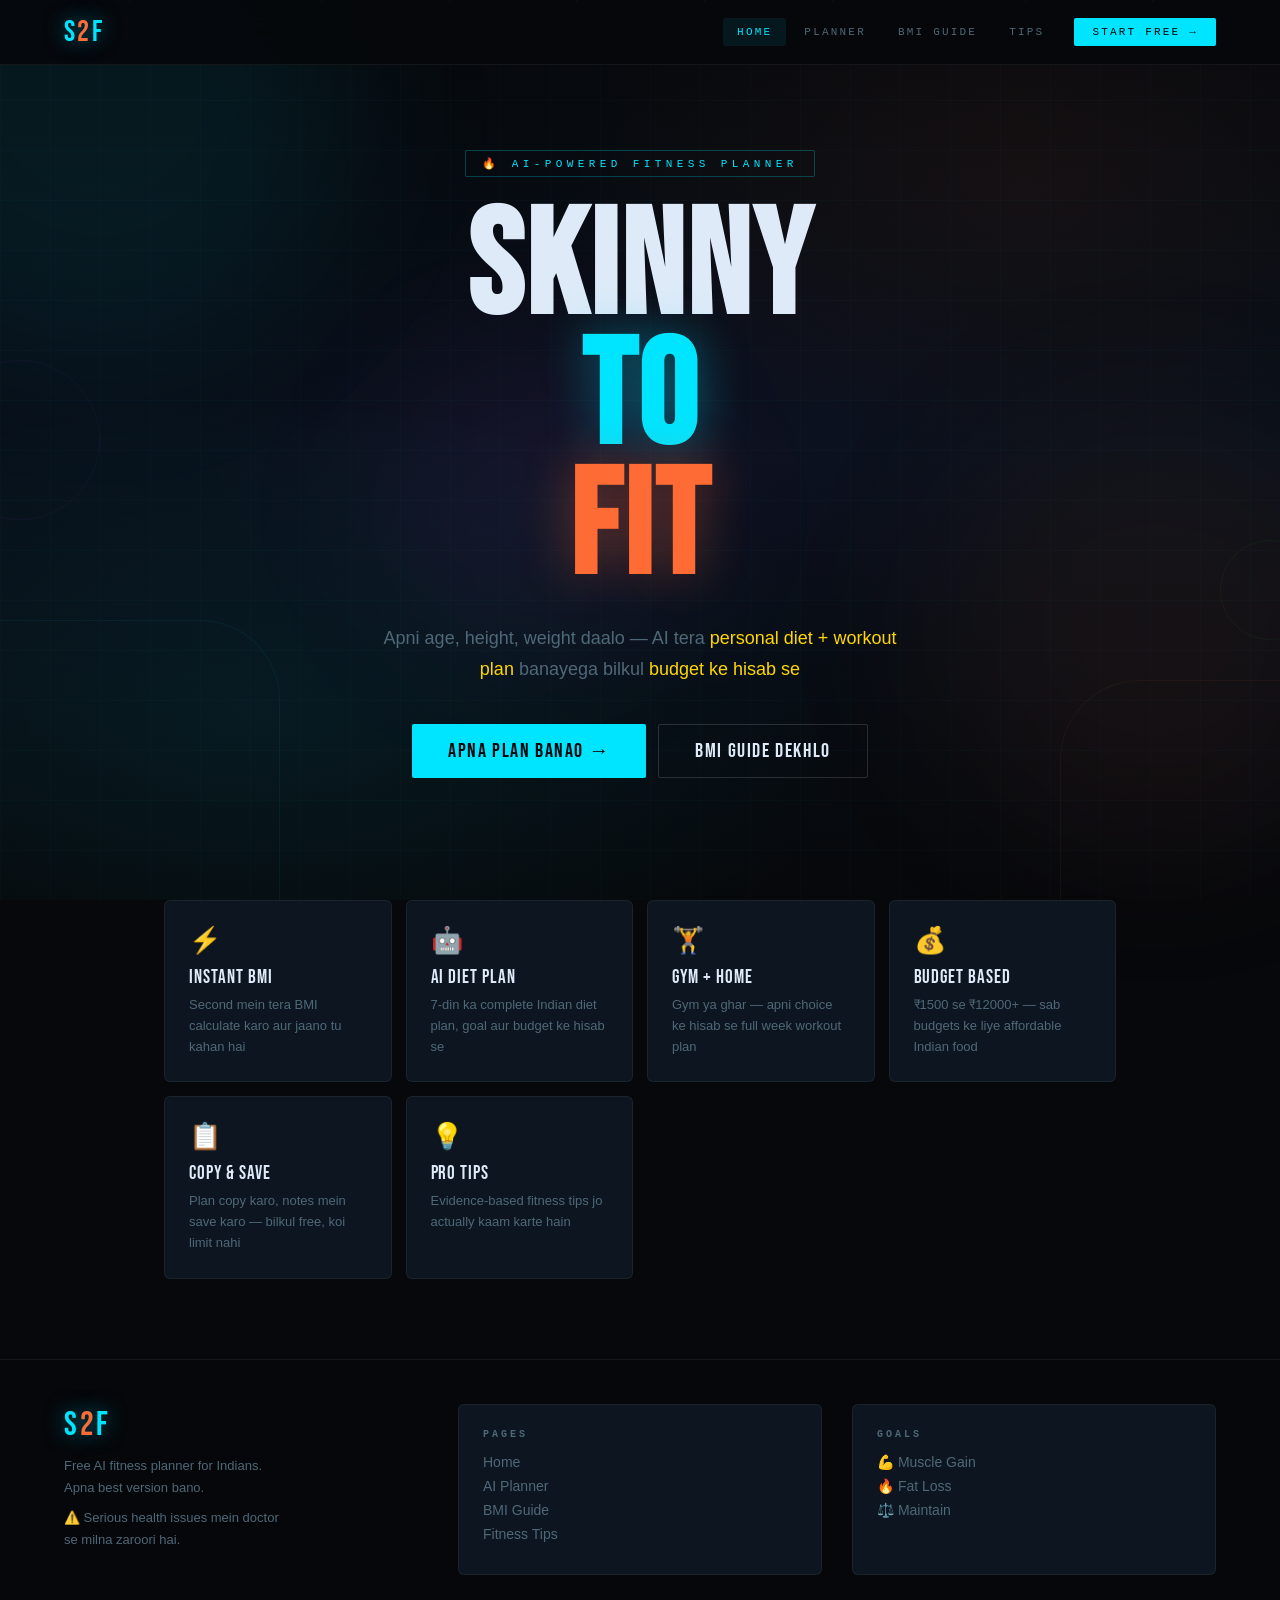
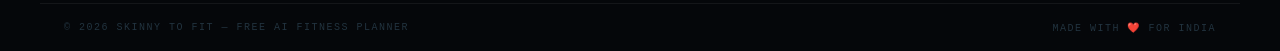
==== commit ee6393e4: "Update index.html" ====
--- a/index.html
+++ b/index.html
@@ -1,971 +1,868 @@
 <!DOCTYPE html>
-<html lang="en">
+<html lang="hi">
 <head>
 <meta charset="UTF-8">
 <meta name="viewport" content="width=device-width, initial-scale=1.0">
-<title>Skinny To Fit | Transform Your Body</title>
+<title>Skinny to Fit — AI Fitness Planner</title>
 <link rel="preconnect" href="https://fonts.googleapis.com">
-<link href="https://fonts.googleapis.com/css2?family=Bebas+Neue&family=Rajdhani:wght@400;500;600;700&family=Orbitron:wght@400;700;900&display=swap" rel="stylesheet">
+<link href="https://fonts.googleapis.com/css2?family=Bebas+Neue&family=DM+Sans:wght@300;400;500&family=JetBrains+Mono:wght@400;600&display=swap" rel="stylesheet">
 <style>
-:root {
-  --fire: #ff4500;
-  --gold: #ffd700;
-  --neon: #00ff88;
-  --dark: #080810;
-  --card: #0f0f1a;
-  --card2: #141428;
-  --border: rgba(255,69,0,0.3);
-  --text: #e8e8f0;
-  --muted: #888899;
-}
-
-* { margin:0; padding:0; box-sizing:border-box; }
-
-html { scroll-behavior: smooth; }
-
-body {
-  background: var(--dark);
-  color: var(--text);
-  font-family: 'Rajdhani', sans-serif;
-  font-size: 16px;
-  overflow-x: hidden;
-  min-height: 100vh;
-}
-
-/* ── PRELOADER ── */
-#preloader {
-  position: fixed; inset: 0;
-  background: var(--dark);
-  display: flex; flex-direction: column;
-  align-items: center; justify-content: center;
-  z-index: 9999;
-  transition: opacity 0.6s ease, visibility 0.6s ease;
-}
-#preloader.hide { opacity:0; visibility:hidden; }
-
-.pre-logo {
-  font-family: 'Bebas Neue', sans-serif;
-  font-size: clamp(2.5rem,8vw,5rem);
-  background: linear-gradient(135deg, var(--fire), var(--gold));
-  -webkit-background-clip: text; -webkit-text-fill-color: transparent;
-  animation: pulse 1.2s ease-in-out infinite;
-  letter-spacing: 4px;
-}
-.pre-sub {
-  font-family: 'Orbitron', sans-serif;
-  font-size: 0.75rem; letter-spacing: 6px;
-  color: var(--muted); margin-top: 8px;
-  animation: fadeUp 0.8s ease both;
-}
-.pre-bar-wrap {
-  width: 240px; height: 3px;
-  background: rgba(255,255,255,0.1);
-  border-radius: 99px; margin-top: 40px; overflow: hidden;
-}
-.pre-bar {
-  height: 100%;
-  background: linear-gradient(90deg, var(--fire), var(--gold));
-  border-radius: 99px;
-  width: 0;
-  animation: load 2.2s cubic-bezier(.4,0,.2,1) forwards;
-}
-.pre-pct {
-  font-family: 'Orbitron', sans-serif;
-  font-size: 0.7rem; color: var(--gold);
-  margin-top: 10px; letter-spacing: 2px;
-}
-
-@keyframes load { to { width:100%; } }
-@keyframes pulse { 0%,100%{opacity:1;transform:scale(1)} 50%{opacity:.8;transform:scale(0.97)} }
-@keyframes fadeUp { from{opacity:0;transform:translateY(20px)} to{opacity:1;transform:translateY(0)} }
-
-/* ── HERO ── */
-.hero {
-  min-height: 100vh;
-  display: flex; flex-direction: column;
-  align-items: center; justify-content: center;
-  text-align: center;
-  padding: 2rem;
-  position: relative;
-  overflow: hidden;
-}
-.hero-bg {
-  position: absolute; inset: 0;
-  background:
-    radial-gradient(ellipse 80% 60% at 50% 0%, rgba(255,69,0,0.18) 0%, transparent 70%),
-    radial-gradient(ellipse 60% 50% at 80% 100%, rgba(255,215,0,0.1) 0%, transparent 70%),
-    var(--dark);
-}
-.hero-grid {
-  position: absolute; inset: 0;
-  background-image:
-    linear-gradient(rgba(255,69,0,0.07) 1px, transparent 1px),
-    linear-gradient(90deg, rgba(255,69,0,0.07) 1px, transparent 1px);
-  background-size: 60px 60px;
-  animation: gridMove 20s linear infinite;
-}
-@keyframes gridMove { from{transform:translateY(0)} to{transform:translateY(60px)} }
-
-.hero-content { position:relative; z-index:1; }
-
-.hero-badge {
-  display: inline-block;
-  border: 1px solid var(--fire);
-  color: var(--fire);
-  font-family: 'Orbitron', sans-serif;
-  font-size: 0.65rem; letter-spacing: 4px;
-  padding: 6px 18px; border-radius: 99px;
-  margin-bottom: 24px;
-  animation: fadeUp 0.6s ease both;
-}
-
-.hero-title {
-  font-family: 'Bebas Neue', sans-serif;
-  font-size: clamp(3.5rem, 12vw, 9rem);
-  line-height: 0.95;
-  background: linear-gradient(135deg, #fff 0%, var(--gold) 50%, var(--fire) 100%);
-  -webkit-background-clip: text; -webkit-text-fill-color: transparent;
-  animation: fadeUp 0.7s 0.1s ease both;
-  letter-spacing: 2px;
-}
-
-.hero-sub {
-  font-size: 1.15rem; color: var(--muted);
-  margin-top: 16px; letter-spacing: 2px;
-  animation: fadeUp 0.7s 0.2s ease both;
-}
-
-.hero-cta {
-  margin-top: 40px;
-  display: inline-block;
-  padding: 16px 48px;
-  background: linear-gradient(135deg, var(--fire), #ff6a00);
-  color: #fff;
-  font-family: 'Orbitron', sans-serif;
-  font-size: 0.85rem; letter-spacing: 3px;
-  border: none; border-radius: 4px;
-  cursor: pointer;
-  text-transform: uppercase;
-  animation: fadeUp 0.7s 0.3s ease both;
-  position: relative; overflow: hidden;
-  transition: transform 0.2s, box-shadow 0.2s;
-  box-shadow: 0 0 40px rgba(255,69,0,0.4);
-}
-.hero-cta:hover { transform: translateY(-2px); box-shadow: 0 0 60px rgba(255,69,0,0.6); }
-.hero-cta::after {
-  content:''; position:absolute; inset:0;
-  background: linear-gradient(135deg, rgba(255,255,255,0.15), transparent);
-  opacity:0; transition: opacity 0.3s;
-}
-.hero-cta:hover::after { opacity:1; }
-
-.hero-stats {
-  display: flex; gap: 48px;
-  margin-top: 60px; justify-content: center;
-  animation: fadeUp 0.7s 0.4s ease both;
-}
-.stat { text-align: center; }
-.stat-num {
-  font-family: 'Bebas Neue', sans-serif;
-  font-size: 2.4rem; color: var(--gold);
-  line-height: 1;
-}
-.stat-lbl { font-size: 0.75rem; color: var(--muted); letter-spacing: 2px; }
-
-/* ── MAIN CONTAINER ── */
-#app {
-  max-width: 860px;
-  margin: 0 auto;
-  padding: 0 20px 80px;
-}
-
-/* ── SECTION CARD ── */
-.section-card {
-  background: var(--card);
-  border: 1px solid var(--border);
-  border-radius: 16px;
-  padding: clamp(24px, 5vw, 48px);
-  margin-bottom: 24px;
-  position: relative;
-  overflow: hidden;
-  opacity: 0; transform: translateY(30px);
-  transition: opacity 0.6s ease, transform 0.6s ease;
-}
-.section-card.visible { opacity:1; transform:translateY(0); }
-
-.section-card::before {
-  content:''; position:absolute;
-  top:0; left:0; right:0; height:2px;
-  background: linear-gradient(90deg, var(--fire), var(--gold), transparent);
-}
-
-.section-title {
-  font-family: 'Bebas Neue', sans-serif;
-  font-size: clamp(1.6rem, 4vw, 2.4rem);
-  letter-spacing: 3px;
-  margin-bottom: 6px;
-}
-.section-title span { color: var(--fire); }
-
-.section-desc { color: var(--muted); font-size: 0.95rem; margin-bottom: 32px; }
-
-/* ── INPUTS ── */
-.input-grid {
-  display: grid;
-  grid-template-columns: repeat(auto-fit, minmax(180px, 1fr));
-  gap: 20px;
-}
-
-.field { display: flex; flex-direction: column; gap: 8px; }
-
-.field label {
-  font-family: 'Orbitron', sans-serif;
-  font-size: 0.65rem; letter-spacing: 3px;
-  color: var(--gold);
-  text-transform: uppercase;
-}
-
-.field input, .field select {
-  background: var(--card2);
-  border: 1px solid rgba(255,255,255,0.1);
-  border-radius: 8px;
-  color: var(--text);
-  font-family: 'Rajdhani', sans-serif;
-  font-size: 1.05rem; font-weight: 600;
-  padding: 14px 16px;
-  outline: none;
-  transition: border-color 0.3s, box-shadow 0.3s;
-  width: 100%;
-}
-.field input:focus, .field select:focus {
-  border-color: var(--fire);
-  box-shadow: 0 0 0 3px rgba(255,69,0,0.15);
-}
-.field select option { background: #1a1a2e; }
-
-/* ── BMI DISPLAY ── */
-.bmi-display {
-  background: var(--card2);
-  border-radius: 16px;
-  padding: 32px;
-  text-align: center;
-  border: 1px solid rgba(255,255,255,0.07);
-  margin-top: 24px;
-  display: none;
-}
-.bmi-display.show { display: block; animation: fadeUp 0.5s ease both; }
-
-.bmi-number {
-  font-family: 'Bebas Neue', sans-serif;
-  font-size: 5rem; line-height: 1;
-  background: linear-gradient(135deg, var(--fire), var(--gold));
-  -webkit-background-clip: text; -webkit-text-fill-color: transparent;
-}
-
-.bmi-label {
-  font-family: 'Orbitron', sans-serif;
-  font-size: 0.8rem; letter-spacing: 3px;
-  margin-top: 6px;
-}
-
-.bmi-bar-track {
-  width: 100%; height: 10px;
-  background: rgba(255,255,255,0.08);
-  border-radius: 99px;
-  margin: 20px auto;
-  position: relative; overflow: hidden;
-}
-.bmi-bar-fill {
-  height: 100%; border-radius: 99px;
-  transition: width 1.2s cubic-bezier(.4,0,.2,1), background 0.5s;
-}
-
-.bmi-suggestion {
-  font-size: 1rem; color: var(--text);
-  margin-top: 12px; line-height: 1.7;
-}
-
-/* ── GOAL PILLS ── */
-.goal-grid {
-  display: grid;
-  grid-template-columns: repeat(auto-fit, minmax(200px, 1fr));
-  gap: 16px;
-}
-
-.goal-pill {
-  border: 1.5px solid rgba(255,255,255,0.1);
-  border-radius: 12px;
-  padding: 20px;
-  cursor: pointer;
-  transition: all 0.3s ease;
-  text-align: center;
-  background: var(--card2);
-  position: relative; overflow: hidden;
-}
-.goal-pill::before {
-  content:''; position:absolute; inset:0;
-  background: linear-gradient(135deg, var(--fire), var(--gold));
-  opacity:0; transition: opacity 0.3s;
-}
-.goal-pill:hover { border-color: var(--fire); transform: translateY(-2px); }
-.goal-pill.active { border-color: var(--fire); box-shadow: 0 0 24px rgba(255,69,0,0.3); }
-.goal-pill.active::before { opacity: 0.08; }
-
-.goal-icon { font-size: 2rem; display: block; margin-bottom: 8px; position:relative; z-index:1; }
-.goal-title {
-  font-family: 'Bebas Neue', sans-serif;
-  font-size: 1.3rem; letter-spacing: 2px;
-  position:relative; z-index:1;
-}
-.goal-sub { font-size: 0.8rem; color: var(--muted); margin-top: 4px; position:relative; z-index:1; }
-
-/* ── BUDGET ── */
-.budget-options {
-  display: grid;
-  grid-template-columns: repeat(auto-fit, minmax(140px, 1fr));
-  gap: 12px;
-  margin-bottom: 20px;
-}
-
-.budget-btn {
-  border: 1.5px solid rgba(255,255,255,0.1);
-  border-radius: 10px;
-  padding: 14px 10px;
-  cursor: pointer;
-  text-align: center;
-  background: var(--card2);
-  font-family: 'Rajdhani', sans-serif;
-  font-size: 1rem; font-weight: 600;
-  color: var(--text);
-  transition: all 0.3s;
-}
-.budget-btn:hover { border-color: var(--gold); }
-.budget-btn.active { border-color: var(--gold); box-shadow: 0 0 20px rgba(255,215,0,0.2); color: var(--gold); }
-
-.custom-budget-wrap {
-  display: none; margin-top: 12px;
-}
-.custom-budget-wrap.show { display: block; animation: fadeUp 0.4s ease both; }
-
-/* ── GENERATE BTN ── */
-.generate-btn {
-  width: 100%;
-  padding: 20px;
-  background: linear-gradient(135deg, var(--fire) 0%, #ff6a00 50%, var(--gold) 100%);
-  border: none; border-radius: 12px;
-  color: #fff;
-  font-family: 'Bebas Neue', sans-serif;
-  font-size: 1.6rem; letter-spacing: 5px;
-  cursor: pointer;
-  position: relative; overflow: hidden;
-  transition: transform 0.2s, box-shadow 0.2s;
-  box-shadow: 0 8px 40px rgba(255,69,0,0.4);
-  display: flex; align-items: center; justify-content: center; gap: 12px;
-}
-.generate-btn:hover { transform: translateY(-3px); box-shadow: 0 12px 60px rgba(255,69,0,0.6); }
-.generate-btn:active { transform: translateY(0); }
-.generate-btn::after {
-  content:''; position:absolute;
-  top:-50%; left:-60%; width:40%; height:200%;
-  background: rgba(255,255,255,0.15);
-  transform: skewX(-20deg);
-  animation: shine 3s infinite;
-}
-@keyframes shine { 0%{left:-60%} 100%{left:160%} }
-
-/* ── LOADING ── */
-.loading-overlay {
-  display: none;
-  position: fixed; inset: 0;
-  background: rgba(8,8,16,0.95);
-  z-index: 1000;
-  flex-direction: column;
-  align-items: center; justify-content: center;
-  gap: 20px;
-}
-.loading-overlay.show { display: flex; }
-
-.loading-spinner {
-  width: 64px; height: 64px;
-  border: 3px solid rgba(255,255,255,0.1);
-  border-top-color: var(--fire);
-  border-right-color: var(--gold);
-  border-radius: 50%;
-  animation: spin 0.8s linear infinite;
-}
-@keyframes spin { to { transform: rotate(360deg); } }
-
-.loading-text {
-  font-family: 'Orbitron', sans-serif;
-  font-size: 0.8rem; letter-spacing: 4px;
-  color: var(--gold);
-  animation: blink 1.4s ease-in-out infinite;
-}
-@keyframes blink { 0%,100%{opacity:1} 50%{opacity:0.4} }
-
-/* ── RESULT ── */
-#result-section {
-  display: none;
-  margin-top: 32px;
-}
-#result-section.show { display: block; }
-
-.result-tabs {
-  display: flex; gap: 12px;
-  margin-bottom: 24px;
-  flex-wrap: wrap;
-}
-
-.tab-btn {
-  padding: 10px 24px;
-  border: 1.5px solid rgba(255,255,255,0.1);
-  border-radius: 99px;
-  background: var(--card2);
-  color: var(--muted);
-  font-family: 'Rajdhani', sans-serif;
-  font-size: 0.95rem; font-weight: 600;
-  cursor: pointer;
-  transition: all 0.3s;
-  letter-spacing: 1px;
-}
-.tab-btn:hover { border-color: var(--fire); color: var(--text); }
-.tab-btn.active { border-color: var(--fire); background: rgba(255,69,0,0.12); color: var(--fire); }
-
-.tab-content { display: none; }
-.tab-content.active { display: block; animation: fadeUp 0.4s ease both; }
-
-/* ── PLAN CONTENT ── */
-.plan-content {
-  background: var(--card2);
-  border-radius: 12px;
-  padding: clamp(20px, 4vw, 36px);
-  border: 1px solid rgba(255,255,255,0.07);
-  line-height: 1.9;
-  font-size: 1rem;
-  white-space: pre-wrap;
-}
-
-.plan-content h2 {
-  font-family: 'Bebas Neue', sans-serif;
-  font-size: 1.6rem; letter-spacing: 3px;
-  color: var(--gold); margin: 24px 0 12px;
-}
-.plan-content h3 {
-  font-family: 'Bebas Neue', sans-serif;
-  font-size: 1.2rem; letter-spacing: 2px;
-  color: var(--fire); margin: 18px 0 8px;
-}
-.plan-content ul { padding-left: 20px; }
-.plan-content li { margin: 6px 0; }
-.plan-content strong { color: var(--gold); }
-.plan-content em { color: var(--neon); font-style: normal; font-weight: 600; }
-
-/* ── POPUP ── */
-.popup-overlay {
-  display: none;
-  position: fixed; inset: 0;
-  background: rgba(8,8,16,0.92);
-  z-index: 2000;
-  align-items: center; justify-content: center;
-  padding: 20px;
-}
-.popup-overlay.show { display: flex; }
-
-.popup-box {
-  background: var(--card);
-  border: 1px solid var(--fire);
-  border-radius: 20px;
-  padding: 48px 36px;
-  text-align: center;
-  max-width: 420px; width: 100%;
-  animation: popIn 0.5s cubic-bezier(.34,1.56,.64,1) both;
-  position: relative;
-}
-@keyframes popIn {
-  from { opacity:0; transform:scale(0.7) translateY(30px); }
-  to   { opacity:1; transform:scale(1) translateY(0); }
-}
-
-.popup-emoji {
-  font-size: 4.5rem;
-  display: block;
-  animation: thumbShake 0.6s 0.3s ease both;
-}
-@keyframes thumbShake {
-  0%{transform:rotate(-15deg) scale(0.5)} 40%{transform:rotate(10deg) scale(1.2)}
-  70%{transform:rotate(-5deg) scale(0.95)} 100%{transform:rotate(0) scale(1)}
-}
-
-.popup-title {
-  font-family: 'Bebas Neue', sans-serif;
-  font-size: 2rem; letter-spacing: 3px;
-  color: var(--fire); margin: 16px 0 10px;
-}
-
-.popup-msg {
-  font-size: 1.05rem;
-  color: var(--text);
-  line-height: 1.8;
-  margin-bottom: 28px;
-}
-
-.popup-close {
-  padding: 14px 36px;
-  background: linear-gradient(135deg, var(--fire), #ff6a00);
-  border: none; border-radius: 8px;
-  color: #fff;
-  font-family: 'Orbitron', sans-serif;
-  font-size: 0.8rem; letter-spacing: 2px;
-  cursor: pointer;
-  transition: transform 0.2s;
-}
-.popup-close:hover { transform: scale(1.05); }
-
-/* ── FOOTER ── */
-footer {
-  text-align: center;
-  padding: 40px 20px;
-  color: var(--muted);
-  font-size: 0.85rem;
-  border-top: 1px solid rgba(255,255,255,0.05);
-}
-footer span { color: var(--fire); }
-
-/* ── SCROLL INDICATOR ── */
-.scroll-down {
-  position: absolute; bottom: 40px;
-  left: 50%; transform: translateX(-50%);
-  display: flex; flex-direction: column; align-items: center;
-  gap: 8px; color: var(--muted);
-  font-family: 'Orbitron', sans-serif;
-  font-size: 0.6rem; letter-spacing: 3px;
-  animation: bounce 2s ease-in-out infinite;
-}
-.scroll-down svg { color: var(--fire); }
-@keyframes bounce { 0%,100%{transform:translateX(-50%) translateY(0)} 50%{transform:translateX(-50%) translateY(8px)} }
-
-/* ── RESPONSIVE ── */
-@media (max-width: 600px) {
-  .hero-stats { gap: 24px; }
-  .stat-num { font-size: 1.8rem; }
-  .budget-options { grid-template-columns: 1fr 1fr; }
-}
+:root{--bg:#06080b;--bg2:#0b0f16;--bg3:#0f1620;--card:#0d1520;--card2:#111e2c;--border:rgba(255,255,255,0.06);--border2:rgba(255,255,255,0.14);--text:#deeaf8;--muted:#4f6878;--dim:#22333f;--cyan:#00e5ff;--orange:#ff6b35;--green:#39ff14;--gold:#ffd700;--red:#ff3366;--purple:#b94fff;--fd:'Bebas Neue',cursive;--fb:'DM Sans',sans-serif;--fm:'JetBrains Mono',monospace}
+*,*::before,*::after{box-sizing:border-box;margin:0;padding:0}
+html{scroll-behavior:smooth}
+body{background:var(--bg);color:var(--text);font-family:var(--fb);overflow-x:hidden;min-height:100vh}
+
+/* ===== ANIMATED GYM BACKGROUND ===== */
+.gym-bg{position:fixed;inset:0;z-index:0;overflow:hidden}
+.gym-bg::before{content:'';position:absolute;inset:0;background:
+  radial-gradient(ellipse 80% 60% at 20% 80%, rgba(0,229,255,0.07) 0%, transparent 60%),
+  radial-gradient(ellipse 60% 50% at 80% 20%, rgba(255,107,53,0.06) 0%, transparent 60%),
+  radial-gradient(ellipse 50% 40% at 50% 50%, rgba(185,79,255,0.04) 0%, transparent 70%),
+  linear-gradient(180deg, #06080b 0%, #08101a 50%, #06080b 100%);
+  animation:bgshift 12s ease-in-out infinite alternate}
+@keyframes bgshift{0%{opacity:1;filter:hue-rotate(0deg)}100%{opacity:.85;filter:hue-rotate(15deg)}}
+
+/* Grid overlay */
+.gym-grid{position:absolute;inset:0;background-image:
+  linear-gradient(rgba(0,229,255,.018) 1px,transparent 1px),
+  linear-gradient(90deg,rgba(0,229,255,.018) 1px,transparent 1px);
+  background-size:50px 50px;animation:gm 20s linear infinite}
+@keyframes gm{to{background-position:50px 50px}}
+
+/* Animated gym silhouette elements */
+.gym-deco{position:absolute;pointer-events:none;opacity:.06}
+.gd1{bottom:0;left:0;width:280px;height:280px;border-right:1px solid var(--cyan);border-top:1px solid var(--cyan);border-radius:0 80px 0 0;animation:pulse-glow 4s ease-in-out infinite}
+.gd2{bottom:0;right:0;width:220px;height:220px;border-left:1px solid var(--orange);border-top:1px solid var(--orange);border-radius:80px 0 0 0;animation:pulse-glow 5s ease-in-out infinite 1s}
+.gd3{top:40%;left:-60px;width:160px;height:160px;border:1px solid var(--purple);border-radius:50%;animation:spin-slow 20s linear infinite}
+.gd4{top:60%;right:-40px;width:100px;height:100px;border:1px solid var(--green);border-radius:50%;animation:spin-slow 15s linear infinite reverse}
+@keyframes pulse-glow{0%,100%{opacity:.06}50%{opacity:.14}}
+@keyframes spin-slow{to{transform:rotate(360deg)}}
+
+/* Floating particles */
+.particles{position:absolute;inset:0;overflow:hidden}
+.particle{position:absolute;width:2px;height:2px;border-radius:50%;animation:float-up linear infinite}
+.particle:nth-child(1){left:10%;background:var(--cyan);animation-duration:8s;animation-delay:0s}
+.particle:nth-child(2){left:25%;background:var(--orange);animation-duration:11s;animation-delay:2s}
+.particle:nth-child(3){left:45%;background:var(--green);animation-duration:9s;animation-delay:4s}
+.particle:nth-child(4){left:65%;background:var(--cyan);animation-duration:13s;animation-delay:1s}
+.particle:nth-child(5){left:80%;background:var(--purple);animation-duration:10s;animation-delay:3s}
+.particle:nth-child(6){left:90%;background:var(--gold);animation-duration:12s;animation-delay:5s}
+.particle:nth-child(7){left:35%;background:var(--red);animation-duration:7s;animation-delay:6s}
+.particle:nth-child(8){left:55%;background:var(--cyan);animation-duration:14s;animation-delay:0.5s}
+@keyframes float-up{0%{bottom:-10px;opacity:0;transform:scale(1)}10%{opacity:1}90%{opacity:.6}100%{bottom:100vh;opacity:0;transform:scale(0.5) translateX(30px)}}
+
+/* Orbs */
+.orb{position:fixed;border-radius:50%;filter:blur(80px);z-index:0;pointer-events:none;animation:of 10s ease-in-out infinite}
+.o1{width:500px;height:500px;background:rgba(0,229,255,.07);top:-150px;left:-150px}
+.o2{width:450px;height:450px;background:rgba(255,107,53,.06);bottom:5%;right:-100px;animation-direction:reverse;animation-duration:13s}
+.o3{width:300px;height:300px;background:rgba(185,79,255,.05);top:40%;left:30%;animation-delay:-4s;animation-duration:8s}
+@keyframes of{0%,100%{transform:translateY(0) scale(1)}50%{transform:translateY(-30px) scale(1.05)}}
+
+/* ===== HEADER ===== */
+header{position:fixed;top:0;left:0;right:0;z-index:999;background:rgba(6,8,11,.92);backdrop-filter:blur(28px);border-bottom:1px solid var(--border)}
+.hi{max-width:1200px;margin:0 auto;padding:0 24px;display:flex;align-items:center;gap:16px;height:64px}
+.logo{font-family:var(--fd);font-size:30px;letter-spacing:.08em;color:var(--cyan);text-shadow:0 0 20px rgba(0,229,255,.5);cursor:pointer;flex-shrink:0}
+.logo span{color:var(--orange)}
+nav{display:flex;gap:4px;margin-left:auto}
+.nb{background:none;border:none;color:var(--muted);font-family:var(--fm);font-size:11px;letter-spacing:.2em;padding:8px 14px;border-radius:3px;cursor:pointer;transition:all .2s}
+.nb:hover,.nb.act{color:var(--cyan);background:rgba(0,229,255,.08)}
+.hcta{background:var(--cyan);color:var(--bg);font-family:var(--fm);font-size:11px;letter-spacing:.2em;padding:8px 18px;border-radius:2px;border:none;cursor:pointer;transition:all .2s}
+.hcta:hover{opacity:.85;transform:translateY(-1px)}
+.ham{display:none;flex-direction:column;gap:5px;background:none;border:none;cursor:pointer;padding:8px}
+.ham span{width:22px;height:1.5px;background:var(--muted);display:block;transition:all .3s}
+.mnav{display:none;position:fixed;top:64px;left:0;right:0;z-index:998;background:rgba(6,8,11,.97);backdrop-filter:blur(20px);border-bottom:1px solid var(--border);padding:12px 24px;flex-direction:column;gap:4px}
+.mnav.open{display:flex}
+.mnav .nb{text-align:left;padding:12px 16px}
+
+/* ===== PAGES ===== */
+.page{display:none;position:relative;z-index:1;padding-top:64px;min-height:100vh}
+.page.act{display:block}
+
+/* ===== HOME HERO ===== */
+.hero{min-height:calc(100vh - 64px);display:flex;flex-direction:column;align-items:center;justify-content:center;text-align:center;padding:60px 24px 40px}
+.hbadge{font-family:var(--fm);font-size:11px;letter-spacing:.4em;color:var(--cyan);border:1px solid rgba(0,229,255,.25);padding:6px 16px;border-radius:2px;margin-bottom:28px;display:inline-block;opacity:0;animation:fu .8s ease .2s forwards}
+.htitle{font-family:var(--fd);font-size:clamp(68px,13vw,148px);line-height:.88;letter-spacing:.02em;margin-bottom:28px}
+.w1{display:block;opacity:0;animation:su .8s cubic-bezier(.16,1,.3,1) .4s forwards}
+.w2{display:block;color:var(--cyan);text-shadow:0 0 50px rgba(0,229,255,.4);opacity:0;animation:su .8s cubic-bezier(.16,1,.3,1) .6s forwards}
+.w3{display:block;color:var(--orange);text-shadow:0 0 50px rgba(255,107,53,.4);opacity:0;animation:su .8s cubic-bezier(.16,1,.3,1) .8s forwards}
+@keyframes su{from{opacity:0;transform:translateY(70px) skewY(2deg)}to{opacity:1;transform:none}}
+@keyframes fu{from{opacity:0;transform:translateY(20px)}to{opacity:1;transform:none}}
+.hsub{font-size:18px;color:var(--muted);max-width:520px;line-height:1.7;margin-bottom:40px;opacity:0;animation:fu .8s ease 1s forwards}
+.hsub strong{color:var(--gold);font-weight:500}
+.hbtns{display:flex;gap:12px;justify-content:center;flex-wrap:wrap;margin-bottom:56px;opacity:0;animation:fu .8s ease 1.2s forwards}
+.bp{background:var(--cyan);color:var(--bg);font-family:var(--fd);font-size:20px;letter-spacing:.08em;padding:14px 36px;border:none;border-radius:2px;cursor:pointer;transition:all .3s;position:relative;overflow:hidden}
+.bp::after{content:'';position:absolute;inset:0;background:linear-gradient(90deg,transparent,rgba(255,255,255,.25),transparent);transform:translateX(-100%);transition:.5s}
+.bp:hover::after{transform:translateX(100%)}
+.bp:hover{box-shadow:0 12px 40px rgba(0,229,255,.35);transform:translateY(-2px)}
+.bo{background:none;border:1px solid var(--border2);color:var(--text);font-family:var(--fd);font-size:20px;letter-spacing:.08em;padding:14px 36px;border-radius:2px;cursor:pointer;transition:all .3s}
+.bo:hover{border-color:var(--orange);color:var(--orange)}
+.feats{display:grid;grid-template-columns:repeat(auto-fit,minmax(210px,1fr));gap:14px;max-width:1000px;margin:0 auto;padding:0 24px 80px;opacity:0;animation:fu .8s ease 1.4s forwards}
+.fc{background:var(--card);border:1px solid var(--border);border-radius:6px;padding:24px;transition:all .3s;cursor:default}
+.fc:hover{border-color:rgba(0,229,255,.2);transform:translateY(-4px);background:var(--card2)}
+.fi{font-size:26px;margin-bottom:10px}
+.fn{font-family:var(--fd);font-size:19px;letter-spacing:.05em;margin-bottom:6px;color:var(--text)}
+.fd2{font-size:13px;color:var(--muted);line-height:1.6}
+
+/* ===== PLANNER ===== */
+.pw{max-width:860px;margin:0 auto;padding:40px 24px 100px}
+.ph{margin-bottom:36px;padding-top:20px}
+.ph h1{font-family:var(--fd);font-size:clamp(40px,7vw,70px);letter-spacing:.03em;line-height:1;color:var(--text)}
+.ph p{color:var(--muted);margin-top:10px;font-size:15px}
+.sb{background:var(--card);border:1px solid var(--border);border-radius:10px;padding:26px;margin-bottom:18px;transition:border-color .3s}
+.sb:focus-within{border-color:rgba(0,229,255,.2)}
+.sh{display:flex;align-items:center;gap:14px;margin-bottom:18px}
+.snum{font-family:var(--fm);font-size:10px;letter-spacing:.3em;color:var(--cyan);border:1px solid rgba(0,229,255,.3);padding:3px 10px;border-radius:2px;flex-shrink:0}
+.stit{font-family:var(--fd);font-size:24px;letter-spacing:.05em;color:var(--text)}
+.ssub{font-size:13px;color:var(--muted)}
+.ig{display:grid;grid-template-columns:repeat(3,1fr);gap:12px}
+.ib{background:var(--bg2);border:1px solid var(--border);border-radius:6px;padding:14px 16px;transition:all .3s}
+.ib:focus-within{border-color:var(--cyan);box-shadow:0 0 0 1px rgba(0,229,255,.12)}
+.ib label{display:block;font-family:var(--fm);font-size:9px;letter-spacing:.35em;color:var(--muted);margin-bottom:8px;text-transform:uppercase}
+.ir{display:flex;align-items:baseline;gap:6px}
+.ir input{flex:1;background:none;border:none;outline:none;color:var(--text);font-family:var(--fd);font-size:36px;letter-spacing:.02em;width:100%;min-width:0}
+.ir input::placeholder{color:var(--dim)}
+.iu{font-family:var(--fm);font-size:11px;color:var(--muted);white-space:nowrap}
+.bc2{margin-top:16px;background:none;border:1px solid var(--border2);color:var(--text);font-family:var(--fm);font-size:11px;letter-spacing:.2em;padding:10px 22px;border-radius:3px;cursor:pointer;transition:all .2s}
+.bc2:hover{border-color:var(--cyan);color:var(--cyan)}
+.bmic{margin-top:18px;display:none;background:var(--bg2);border:1px solid var(--border);border-radius:6px;padding:20px;animation:fu .5s ease}
+.btop{display:flex;justify-content:space-between;align-items:flex-start;gap:14px;margin-bottom:18px}
+.bnum{font-family:var(--fd);font-size:68px;line-height:1;transition:color .5s}
+.bcat{font-family:var(--fm);font-size:10px;letter-spacing:.2em;color:var(--muted);margin-top:4px;text-transform:uppercase}
+.btip{font-size:13px;color:var(--muted);max-width:200px;text-align:right;line-height:1.6}
+.bsegs{display:grid;grid-template-columns:repeat(4,1fr);gap:4px;margin-bottom:6px}
+.seg{font-family:var(--fm);font-size:9px;letter-spacing:.08em;text-align:center;padding:4px 2px;border-radius:2px;text-transform:uppercase}
+.s1{background:rgba(0,150,255,.12);color:#0096ff}.s2{background:rgba(57,255,20,.12);color:var(--green)}.s3{background:rgba(255,200,0,.12);color:#ffc800}.s4{background:rgba(255,50,50,.12);color:var(--red)}
+.btrack{height:4px;background:var(--border);border-radius:2px;position:relative;overflow:visible}
+.bdot{position:absolute;top:50%;width:14px;height:14px;border-radius:50%;transform:translateY(-50%);transition:left .8s cubic-bezier(.34,1.56,.64,1),background .5s;left:0}
+.rrow{display:flex;gap:8px;flex-wrap:wrap;margin-top:14px}
+.ro{background:var(--bg2);border:1px solid var(--border);border-radius:4px;padding:9px 16px;cursor:pointer;font-family:var(--fm);font-size:11px;letter-spacing:.15em;color:var(--muted);transition:all .2s}
+.ro:hover{border-color:var(--border2);color:var(--text)}
+.ro.sel{border-color:var(--cyan);color:var(--cyan);background:rgba(0,229,255,.08)}
+
+/* Goal cards */
+.gg{display:grid;grid-template-columns:repeat(3,1fr);gap:12px}
+.gc{background:var(--bg2);border:1px solid var(--border);border-radius:8px;padding:22px 14px;cursor:pointer;text-align:center;transition:all .3s;position:relative;overflow:hidden}
+.gc::before{content:'';position:absolute;top:-60px;left:50%;transform:translateX(-50%);width:120px;height:120px;border-radius:50%;filter:blur(35px);opacity:0;transition:opacity .4s}
+.gcm::before{background:rgba(0,229,255,.5)}.gcf::before{background:rgba(255,107,53,.5)}.gcn::before{background:rgba(57,255,20,.4)}
+.gc:hover::before,.gc.sel::before{opacity:1}
+.gc:hover{transform:translateY(-4px);border-color:var(--border2)}
+.gc.sel{border-width:2px}.gc.sel.gcm{border-color:var(--cyan)}.gc.sel.gcf{border-color:var(--orange)}.gc.sel.gcn{border-color:var(--green)}
+.gic{font-size:30px;margin-bottom:8px}.gna{font-family:var(--fd);font-size:19px;letter-spacing:.06em;margin-bottom:6px;color:var(--text)}
+.gde{font-size:12px;color:var(--muted);line-height:1.5;margin-bottom:10px}
+.gpi{display:inline-block;font-family:var(--fm);font-size:8px;letter-spacing:.2em;border:1px solid var(--border2);color:var(--muted);padding:3px 10px;border-radius:2px}
+.dw{margin-top:14px}
+.dl{font-family:var(--fm);font-size:9px;letter-spacing:.3em;color:var(--muted);text-transform:uppercase;display:block;margin-bottom:8px}
+.dw textarea{width:100%;background:var(--bg2);border:1px solid var(--border);border-radius:6px;color:var(--text);font-family:var(--fb);font-size:15px;padding:14px;resize:none;outline:none;transition:border-color .3s;min-height:80px}
+.dw textarea:focus{border-color:rgba(0,229,255,.3)}
+.dw textarea::placeholder{color:var(--dim)}
+
+/* Budget */
+.bb{display:flex;align-items:baseline;gap:10px;margin-bottom:10px}
+.rp{font-family:var(--fd);font-size:52px;color:var(--gold)}
+.bb input{flex:1;background:none;border:none;outline:none;color:var(--text);font-family:var(--fd);font-size:66px;letter-spacing:-.02em;min-width:0}
+.bb input::placeholder{color:var(--dim)}
+.bh{font-family:var(--fm);font-size:11px;letter-spacing:.15em;margin-bottom:18px;text-transform:uppercase;min-height:18px;transition:color .3s}
+.prs{display:flex;gap:8px;flex-wrap:wrap}
+.pr{background:var(--bg2);border:1px solid var(--border);color:var(--muted);padding:10px 16px;border-radius:3px;cursor:pointer;font-family:var(--fm);font-size:12px;letter-spacing:.1em;transition:all .2s;display:flex;flex-direction:column;align-items:center;gap:2px}
+.pr small{font-size:8px;letter-spacing:.2em;text-transform:uppercase}
+.pr:hover{border-color:var(--gold);color:var(--gold)}
+
+/* Workout type selector */
+.wt-sel{display:grid;grid-template-columns:1fr 1fr;gap:12px;margin-bottom:4px}
+.wt{background:var(--bg2);border:2px solid var(--border);border-radius:8px;padding:20px 14px;cursor:pointer;text-align:center;transition:all .3s;position:relative;overflow:hidden}
+.wt::before{content:'';position:absolute;inset:0;opacity:0;transition:opacity .4s}
+.wt-gym::before{background:radial-gradient(circle at 50% 0%, rgba(0,229,255,.2) 0%, transparent 70%)}
+.wt-home::before{background:radial-gradient(circle at 50% 0%, rgba(57,255,20,.2) 0%, transparent 70%)}
+.wt:hover::before,.wt.sel::before{opacity:1}
+.wt:hover{transform:translateY(-3px)}
+.wt.sel.wt-gym{border-color:var(--cyan);box-shadow:0 0 30px rgba(0,229,255,.15)}
+.wt.sel.wt-home{border-color:var(--green);box-shadow:0 0 30px rgba(57,255,20,.15)}
+.wt-icon{font-size:32px;margin-bottom:8px;display:block}
+.wt-name{font-family:var(--fd);font-size:20px;letter-spacing:.06em;color:var(--text);margin-bottom:4px}
+.wt-desc{font-size:11px;color:var(--muted);line-height:1.5}
+
+/* Generate button */
+.gs{padding:20px 0 40px;text-align:center}
+.gb{width:100%;background:linear-gradient(135deg,var(--cyan) 0%,#00b8d4 100%);border:none;border-radius:4px;padding:0;cursor:pointer;transition:all .4s;position:relative;overflow:hidden;max-width:600px}
+.gb:hover{transform:scale(1.02);box-shadow:0 20px 60px rgba(0,229,255,.35)}
+.gb:active{transform:scale(.98)}.gb:disabled{opacity:.4;cursor:not-allowed;transform:none}
+.gi{display:flex;align-items:center;justify-content:center;gap:16px;padding:20px 32px;color:var(--bg);font-family:var(--fd);font-size:24px;letter-spacing:.08em}
+.gsh{position:absolute;inset:0;background:linear-gradient(90deg,transparent,rgba(255,255,255,.3),transparent);transform:translateX(-100%);animation:sh 2.5s ease-in-out infinite}
+@keyframes sh{0%{transform:translateX(-100%)}50%,100%{transform:translateX(100%)}}
+.gn2{font-family:var(--fm);font-size:10px;letter-spacing:.2em;color:var(--muted);margin-top:10px;text-transform:uppercase}
+
+/* ===== RESULTS ===== */
+.rw{max-width:960px;margin:0 auto;padding:40px 24px 100px}
+.rh{text-align:center;padding:28px 0 36px}
+.rh h1{font-family:var(--fd);font-size:clamp(38px,7vw,68px);letter-spacing:.04em;color:var(--text)}
+.rh p{color:var(--muted);margin-top:8px}
+.lo{display:flex;flex-direction:column;align-items:center;justify-content:center;min-height:50vh;gap:20px}
+.spin-wrap{position:relative;width:80px;height:80px}
+.spin-outer{width:80px;height:80px;border-radius:50%;border:2px solid var(--border);border-top-color:var(--cyan);animation:sp 1s linear infinite;position:absolute;top:0;left:0}
+.spin-inner{width:56px;height:56px;border-radius:50%;border:2px solid var(--border);border-bottom-color:var(--orange);animation:sp .7s linear infinite reverse;position:absolute;top:50%;left:50%;transform:translate(-50%,-50%)}
+@keyframes sp{to{transform:rotate(360deg)}}
+.lt{font-family:var(--fd);font-size:22px;letter-spacing:.1em;color:var(--cyan)}
+.ls{font-size:13px;color:var(--muted);font-family:var(--fm);letter-spacing:.15em;text-transform:uppercase}
+.lt-sub{font-size:13px;color:var(--muted);max-width:300px;text-align:center;line-height:1.7;animation:blink 1.5s ease-in-out infinite}
+@keyframes blink{0%,100%{opacity:.5}50%{opacity:1}}
+.rtabs{display:flex;gap:8px;margin-bottom:18px;flex-wrap:wrap}
+.rt{flex:1;min-width:130px;display:flex;align-items:center;justify-content:center;gap:8px;background:var(--card);border:1px solid var(--border);color:var(--muted);padding:12px;border-radius:3px;cursor:pointer;font-family:var(--fm);font-size:11px;letter-spacing:.15em;transition:all .2s}
+.rt:hover:not(.act){border-color:var(--border2);color:var(--text)}
+.rt.act{background:var(--cyan);border-color:var(--cyan);color:var(--bg)}
+.rc{background:var(--card);border:1px solid var(--border);border-radius:10px;padding:26px;min-height:400px;margin-bottom:14px}
+.rtxt{font-size:15px;line-height:1.9;color:var(--text);white-space:pre-wrap;font-family:var(--fb)}
+.rac{display:flex;gap:10px;flex-wrap:wrap}
+.ab{background:none;border:1px solid var(--border2);color:var(--muted);padding:10px 20px;border-radius:3px;cursor:pointer;font-family:var(--fm);font-size:11px;letter-spacing:.15em;transition:all .2s}
+.ab:hover{color:var(--gold);border-color:var(--gold)}
+.us{background:var(--card2);border:1px solid var(--border);border-radius:8px;padding:16px 20px;margin-bottom:22px;display:none;flex-wrap:wrap;gap:10px 22px}
+.ul{font-family:var(--fm);font-size:8px;letter-spacing:.3em;color:var(--muted);text-transform:uppercase;display:block;margin-bottom:2px}
+.uv{font-family:var(--fd);font-size:20px;letter-spacing:.04em;color:var(--text)}
+
+/* ===== BMI PAGE ===== */
+.bpw{max-width:700px;margin:0 auto;padding:40px 24px 80px}
+.bigbmi{font-family:var(--fd);font-size:clamp(80px,15vw,160px);text-align:center;margin:20px 0;transition:color .5s,text-shadow .5s}
+.btbl{width:100%;border-collapse:collapse;margin-top:22px}
+.btbl th{font-family:var(--fm);font-size:9px;letter-spacing:.25em;color:var(--muted);text-transform:uppercase;text-align:left;padding:10px 14px;border-bottom:1px solid var(--border)}
+.btbl td{padding:12px 14px;border-bottom:1px solid var(--border);font-size:14px;color:var(--text)}
+.btbl tr:hover td{background:var(--card2)}
+
+/* ===== TIPS ===== */
+.tpw{max-width:900px;margin:0 auto;padding:40px 24px 80px}
+.tg{display:grid;grid-template-columns:repeat(auto-fit,minmax(255px,1fr));gap:14px;margin-top:30px}
+.tc{background:var(--card);border:1px solid var(--border);border-radius:8px;padding:22px;transition:all .3s}
+.tc:hover{border-color:rgba(0,229,255,.2);transform:translateY(-4px)}
+.tn{font-family:var(--fd);font-size:54px;color:var(--dim);line-height:1;margin-bottom:8px}
+.tt{font-family:var(--fd);font-size:21px;letter-spacing:.04em;margin-bottom:8px;color:var(--text)}
+.tb{font-size:14px;color:var(--muted);line-height:1.7}
+
+/* ===== FOOTER ===== */
+footer{position:relative;z-index:1;border-top:1px solid var(--border);background:rgba(6,8,11,.8)}
+.fi2{max-width:1200px;margin:0 auto;padding:44px 24px 28px;display:grid;grid-template-columns:1fr 1fr 1fr;gap:30px}
+.fb .logo{font-size:34px;margin-bottom:10px}
+.fb p{font-size:13px;color:var(--muted);line-height:1.7;max-width:220px}
+.fc h4{font-family:var(--fm);font-size:10px;letter-spacing:.3em;color:var(--muted);text-transform:uppercase;margin-bottom:14px}
+.fc a{display:block;font-size:14px;color:var(--muted);margin-bottom:8px;cursor:pointer;transition:color .2s;text-decoration:none}
+.fc a:hover{color:var(--cyan)}
+.fbot{max-width:1200px;margin:0 auto;padding:18px 24px;border-top:1px solid var(--border);display:flex;justify-content:space-between;align-items:center;flex-wrap:wrap;gap:10px}
+.fbot p{font-family:var(--fm);font-size:10px;letter-spacing:.15em;color:var(--dim);text-transform:uppercase}
+.fn3{font-size:11px;color:var(--dim);margin-top:8px}
+
+/* ===== REVEAL ===== */
+.rev{opacity:0;transform:translateY(28px);transition:opacity .7s ease,transform .7s ease}
+.rev.vis{opacity:1;transform:none}
+
+/* ===== TOAST ===== */
+.toast{position:fixed;bottom:28px;left:50%;transform:translateX(-50%) translateY(20px);background:var(--card2);border:1px solid rgba(0,229,255,.3);color:var(--text);padding:12px 24px;border-radius:3px;font-family:var(--fm);font-size:12px;letter-spacing:.08em;z-index:9999;white-space:nowrap;box-shadow:0 8px 32px rgba(0,0,0,.6);opacity:0;transition:all .3s;pointer-events:none}
+.toast.show{opacity:1;transform:translateX(-50%) translateY(0)}
+
+/* ===== LOW BUDGET POPUP ===== */
+.popup-overlay{position:fixed;inset:0;background:rgba(0,0,0,.85);z-index:9998;display:none;align-items:center;justify-content:center;backdrop-filter:blur(8px);animation:fadein .3s ease}
+.popup-overlay.open{display:flex}
+@keyframes fadein{from{opacity:0}to{opacity:1}}
+.popup-box{background:var(--card);border:1px solid rgba(255,107,53,.4);border-radius:12px;padding:36px 32px;max-width:480px;width:90%;text-align:center;position:relative;box-shadow:0 40px 100px rgba(0,0,0,.7),0 0 60px rgba(255,107,53,.1);animation:popscale .4s cubic-bezier(.34,1.56,.64,1)}
+@keyframes popscale{from{opacity:0;transform:scale(.8) translateY(20px)}to{opacity:1;transform:none}}
+.popup-emoji{font-size:56px;display:block;margin-bottom:16px;animation:shake .5s ease .4s both}
+@keyframes shake{0%,100%{transform:rotate(0)}20%{transform:rotate(-10deg)}40%{transform:rotate(10deg)}60%{transform:rotate(-8deg)}80%{transform:rotate(8deg)}}
+.popup-title{font-family:var(--fd);font-size:32px;letter-spacing:.05em;color:var(--orange);margin-bottom:12px}
+.popup-msg{font-size:14px;color:var(--muted);line-height:1.8;margin-bottom:24px}
+.popup-msg strong{color:var(--text)}
+.popup-btns{display:flex;flex-direction:column;gap:10px}
+.popup-increase{background:linear-gradient(135deg,var(--cyan),#00b8d4);color:var(--bg);font-family:var(--fd);font-size:18px;letter-spacing:.06em;padding:12px 24px;border:none;border-radius:4px;cursor:pointer;transition:all .3s}
+.popup-increase:hover{transform:scale(1.03);box-shadow:0 8px 30px rgba(0,229,255,.3)}
+.popup-proceed{background:none;border:1px solid rgba(255,107,53,.4);color:var(--orange);font-family:var(--fm);font-size:11px;letter-spacing:.2em;padding:10px 24px;border-radius:3px;cursor:pointer;transition:all .2s}
+.popup-proceed:hover{border-color:var(--orange);background:rgba(255,107,53,.08)}
+.popup-close{position:absolute;top:14px;right:18px;background:none;border:none;color:var(--muted);font-size:20px;cursor:pointer;transition:color .2s}
+.popup-close:hover{color:var(--text)}
+
+/* ===== ANIMATED WORKOUT BACKGROUND (Results Page) ===== */
+.workout-bg{position:fixed;inset:0;z-index:0;overflow:hidden;pointer-events:none;opacity:0;transition:opacity 1s ease}
+.workout-bg.show{opacity:1}
+.wb-dumbbell{position:absolute;font-size:clamp(24px,4vw,48px);opacity:0.07;animation:db-float linear infinite;filter:blur(0.5px)}
+.wb-dumbbell:nth-child(1){left:5%;top:20%;animation-duration:7s;animation-delay:0s;font-size:32px}
+.wb-dumbbell:nth-child(2){right:8%;top:35%;animation-duration:9s;animation-delay:2s;font-size:42px;animation-name:db-float-r}
+.wb-dumbbell:nth-child(3){left:15%;bottom:25%;animation-duration:6s;animation-delay:1s;font-size:28px}
+.wb-dumbbell:nth-child(4){right:20%;bottom:20%;animation-duration:11s;animation-delay:3s;font-size:36px;animation-name:db-float-r}
+.wb-dumbbell:nth-child(5){left:50%;top:15%;animation-duration:8s;animation-delay:4s;font-size:22px}
+.wb-dumbbell:nth-child(6){right:35%;bottom:30%;animation-duration:10s;animation-delay:1.5s;font-size:30px;animation-name:db-float-r}
+@keyframes db-float{0%,100%{transform:translateY(0) rotate(-10deg) scale(1)}25%{transform:translateY(-18px) rotate(5deg) scale(1.05)}50%{transform:translateY(-8px) rotate(-5deg) scale(0.97)}75%{transform:translateY(-22px) rotate(8deg) scale(1.03)}}
+@keyframes db-float-r{0%,100%{transform:translateY(0) rotate(10deg) scale(1)}25%{transform:translateY(-15px) rotate(-6deg) scale(1.04)}50%{transform:translateY(-25px) rotate(10deg) scale(0.98)}75%{transform:translateY(-10px) rotate(-8deg) scale(1.02)}}
+.wb-bar{position:absolute;height:2px;background:linear-gradient(90deg,transparent,rgba(0,229,255,0.15),rgba(0,229,255,0.06),transparent);border-radius:2px;animation:bar-sweep linear infinite}
+.wb-bar:nth-child(7){width:60%;left:-10%;top:30%;animation-duration:6s;animation-delay:0s}
+.wb-bar:nth-child(8){width:40%;right:-5%;top:60%;animation-duration:8s;animation-delay:2s}
+.wb-bar:nth-child(9){width:50%;left:20%;top:75%;animation-duration:7s;animation-delay:4s;background:linear-gradient(90deg,transparent,rgba(255,107,53,0.12),rgba(255,107,53,0.05),transparent)}
+@keyframes bar-sweep{0%{opacity:0;transform:translateX(-30px)}20%{opacity:1}80%{opacity:0.6}100%{opacity:0;transform:translateX(30px)}}
+.wb-ring{position:absolute;border-radius:50%;border:1px solid;animation:ring-pulse ease-out infinite}
+.wb-ring:nth-child(10){width:200px;height:200px;border-color:rgba(0,229,255,0.08);top:10%;left:-80px;animation-duration:5s;animation-delay:0s}
+.wb-ring:nth-child(11){width:300px;height:300px;border-color:rgba(255,107,53,0.06);bottom:5%;right:-100px;animation-duration:7s;animation-delay:2s}
+.wb-ring:nth-child(12){width:150px;height:150px;border-color:rgba(57,255,20,0.08);top:50%;left:40%;animation-duration:4s;animation-delay:1s}
+@keyframes ring-pulse{0%{transform:scale(0.8);opacity:0}50%{opacity:1}100%{transform:scale(1.4);opacity:0}}
+.wb-bolt{position:absolute;width:1px;background:linear-gradient(180deg,transparent,rgba(0,229,255,0.3),rgba(0,229,255,0.1),transparent);animation:bolt-strike linear infinite}
+.wb-bolt:nth-child(13){height:120px;left:25%;top:0;animation-duration:4s;animation-delay:1s}
+.wb-bolt:nth-child(14){height:80px;right:30%;bottom:0;animation-duration:5s;animation-delay:3s;background:linear-gradient(180deg,transparent,rgba(255,107,53,0.25),transparent)}
+.wb-bolt:nth-child(15){height:100px;left:60%;top:20%;animation-duration:6s;animation-delay:0.5s}
+@keyframes bolt-strike{0%{opacity:0;transform:scaleY(0) translateY(-20px)}10%{opacity:1;transform:scaleY(1)}80%{opacity:0.4}100%{opacity:0;transform:scaleY(0.5) translateY(20px)}}
+.wb-words{position:absolute;inset:0;overflow:hidden}
+.wb-word{position:absolute;font-family:var(--fd);font-size:clamp(60px,10vw,120px);letter-spacing:.2em;opacity:0.025;color:var(--cyan);white-space:nowrap;animation:word-drift linear infinite}
+.wb-word:nth-child(1){top:10%;left:-10%;animation-duration:25s;animation-delay:0s}
+.wb-word:nth-child(2){top:45%;left:-20%;animation-duration:30s;animation-delay:8s;color:var(--orange);font-size:80px}
+.wb-word:nth-child(3){top:72%;left:-5%;animation-duration:20s;animation-delay:14s;color:var(--green);font-size:60px}
+@keyframes word-drift{0%{transform:translateX(0)}100%{transform:translateX(120vw)}}
+.wb-sweat{position:absolute;width:4px;height:4px;border-radius:50%;animation:sweat-burst linear infinite}
+.wb-sweat:nth-child(16){left:30%;top:40%;background:var(--cyan);animation-duration:3s;animation-delay:0s;box-shadow:0 0 8px var(--cyan)}
+.wb-sweat:nth-child(17){left:70%;top:55%;background:var(--orange);animation-duration:4s;animation-delay:1s;box-shadow:0 0 8px var(--orange)}
+.wb-sweat:nth-child(18){left:50%;top:25%;background:var(--green);animation-duration:3.5s;animation-delay:2s;box-shadow:0 0 8px var(--green)}
+@keyframes sweat-burst{0%{opacity:0;transform:scale(0)}30%{opacity:1;transform:scale(1.5)}100%{opacity:0;transform:scale(0) translate(40px,-60px)}}
+/* ===== RESPONSIVE ===== */
+@media(max-width:768px){nav,.hcta{display:none}.ham{display:flex}.ig{grid-template-columns:1fr}.gg{grid-template-columns:1fr}.fi2{grid-template-columns:1fr}.btop{flex-direction:column}.btip{text-align:left;max-width:100%}.gi{font-size:19px;padding:15px 20px}.wt-sel{grid-template-columns:1fr}}
+@media(max-width:480px){.hbtns{flex-direction:column;align-items:center}.rtabs{flex-direction:column}.fbot{flex-direction:column;text-align:center}}
+
+::selection{background:rgba(0,229,255,.2)}
+::-webkit-scrollbar{width:5px}::-webkit-scrollbar-track{background:var(--bg)}::-webkit-scrollbar-thumb{background:var(--border2);border-radius:3px}
 </style>
 </head>
 <body>
 
-<!-- PRELOADER -->
-<div id="preloader">
-  <div class="pre-logo">SKINNY TO FIT</div>
-  <div class="pre-sub">TRANSFORM YOUR BODY</div>
-  <div class="pre-bar-wrap"><div class="pre-bar"></div></div>
-  <div class="pre-pct" id="prePercent">0%</div>
+<!-- ANIMATED GYM BACKGROUND -->
+<div class="gym-bg">
+  <div class="gym-grid"></div>
+  <div class="gym-deco gd1"></div>
+  <div class="gym-deco gd2"></div>
+  <div class="gym-deco gd3"></div>
+  <div class="gym-deco gd4"></div>
+  <div class="particles">
+    <div class="particle"></div><div class="particle"></div><div class="particle"></div>
+    <div class="particle"></div><div class="particle"></div><div class="particle"></div>
+    <div class="particle"></div><div class="particle"></div>
+  </div>
 </div>
-
-<!-- POPUP -->
+<div class="orb o1"></div><div class="orb o2"></div><div class="orb o3"></div>
+
+<!-- ANIMATED WORKOUT BACKGROUND (shown on results page) -->
+<div class="workout-bg" id="workoutBg">
+  <div class="wb-dumbbell">🏋️</div>
+  <div class="wb-dumbbell">💪</div>
+  <div class="wb-dumbbell">🥊</div>
+  <div class="wb-dumbbell">⚡</div>
+  <div class="wb-dumbbell">🔥</div>
+  <div class="wb-dumbbell">🏋️</div>
+  <div class="wb-bar"></div>
+  <div class="wb-bar"></div>
+  <div class="wb-bar"></div>
+  <div class="wb-ring"></div>
+  <div class="wb-ring"></div>
+  <div class="wb-ring"></div>
+  <div class="wb-bolt"></div>
+  <div class="wb-bolt"></div>
+  <div class="wb-bolt"></div>
+  <div class="wb-words">
+    <div class="wb-word">BEAST MODE</div>
+    <div class="wb-word">GAINS</div>
+    <div class="wb-word">NO PAIN NO GAIN</div>
+  </div>
+  <div class="wb-sweat"></div>
+  <div class="wb-sweat"></div>
+  <div class="wb-sweat"></div>
+</div>
+
+<!-- LOW BUDGET POPUP -->
 <div class="popup-overlay" id="budgetPopup">
   <div class="popup-box">
-    <span class="popup-emoji">👎</span>
-    <div class="popup-title">Bhai Seriously?!</div>
+    <button class="popup-close" onclick="closePopup()">✕</button>
+    <span class="popup-emoji">🤜</span>
+    <div class="popup-title">BHAI ITNA KAM?!</div>
     <div class="popup-msg">
-      ₹1000 se kam mein body banana chahta hai? 😂<br><br>
-      <strong>Bhai teri body nahi banegi!</strong><br>
-      Tu mutthi maar aur ghar baith! 🤣<br><br>
-      Kam se kam ₹1000+ toh laga bhai, apne aap pe thoda invest kar!
-    </div>
-    <button class="popup-close" onclick="closePopup()">THEEK HAI BHAI 😅</button>
+      Tu <strong id="popupBudgetShow">₹XXX</strong> budget mein body banana chahta hai?<br>
+      <strong>Yaar, sale mutthi he maar!</strong> 😂<br><br>
+      Itne kam mein toh sirf roti-dal milegi, muscle gain ke liye minimum ₹1,500 chahiye.<br>
+      <strong>Budget badha, tab body banegi!</strong> 💪
+    </div>
+    <div class="popup-btns">
+      <button class="popup-increase" onclick="increaseBudget()">💰 BUDGET BADHA DO (₹1,500 set karo)</button>
+      <button class="popup-proceed" onclick="proceedAnyway()">Haan bhai, mujhe pata hai — phir bhi try karo</button>
+    </div>
   </div>
 </div>
 
-<!-- LOADING -->
-<div class="loading-overlay" id="loadingOverlay">
-  <div class="loading-spinner"></div>
-  <div class="loading-text">GENERATING YOUR PLAN...</div>
+<!-- HEADER -->
+<header>
+  <div class="hi">
+    <div class="logo" onclick="go('home')">S<span>2</span>F</div>
+    <nav>
+      <button class="nb act" id="nb-home" onclick="go('home')">HOME</button>
+      <button class="nb" id="nb-planner" onclick="go('planner')">PLANNER</button>
+      <button class="nb" id="nb-bmi" onclick="go('bmi')">BMI GUIDE</button>
+      <button class="nb" id="nb-tips" onclick="go('tips')">TIPS</button>
+    </nav>
+    <button class="hcta" onclick="go('planner')">START FREE →</button>
+    <button class="ham" onclick="tmn()"><span></span><span></span><span></span></button>
+  </div>
+</header>
+<div class="mnav" id="mn">
+  <button class="nb" onclick="go('home');tmn()">🏠 HOME</button>
+  <button class="nb" onclick="go('planner');tmn()">📋 PLANNER</button>
+  <button class="nb" onclick="go('bmi');tmn()">📊 BMI GUIDE</button>
+  <button class="nb" onclick="go('tips');tmn()">💡 TIPS</button>
 </div>
 
-<!-- HERO -->
-<section class="hero">
-  <div class="hero-bg"></div>
-  <div class="hero-grid"></div>
-  <div class="hero-content">
-    <div class="hero-badge">🔥 AI POWERED FITNESS PLANNER</div>
-    <h1 class="hero-title">SKINNY<br>TO FIT</h1>
-    <p class="hero-sub">Apna body transform kar — Diet + Workout + Budget sab ek jagah</p>
-    <button class="hero-cta" onclick="document.getElementById('app').scrollIntoView({behavior:'smooth'})">
-      SHURU KAREN ⚡
-    </button>
-    <div class="hero-stats">
-      <div class="stat"><div class="stat-num">10K+</div><div class="stat-lbl">Users</div></div>
-      <div class="stat"><div class="stat-num">95%</div><div class="stat-lbl">Results</div></div>
-      <div class="stat"><div class="stat-num">AI</div><div class="stat-lbl">Powered</div></div>
-    </div>
+<!-- PAGE: HOME -->
+<div class="page act" id="pg-home">
+  <section class="hero">
+    <div class="hbadge">🔥 AI-POWERED FITNESS PLANNER</div>
+    <h1 class="htitle"><span class="w1">SKINNY</span><span class="w2">TO</span><span class="w3">FIT</span></h1>
+    <p class="hsub">Apni age, height, weight daalo — AI tera <strong>personal diet + workout plan</strong> banayega bilkul <strong>budget ke hisab se</strong></p>
+    <div class="hbtns">
+      <button class="bp" onclick="go('planner')">APNA PLAN BANAO →</button>
+      <button class="bo" onclick="go('bmi')">BMI GUIDE DEKHLO</button>
+    </div>
+  </section>
+  <div class="feats">
+    <div class="fc rev"><div class="fi">⚡</div><div class="fn">INSTANT BMI</div><div class="fd2">Second mein tera BMI calculate karo aur jaano tu kahan hai</div></div>
+    <div class="fc rev"><div class="fi">🤖</div><div class="fn">AI DIET PLAN</div><div class="fd2">7-din ka complete Indian diet plan, goal aur budget ke hisab se</div></div>
+    <div class="fc rev"><div class="fi">🏋️</div><div class="fn">GYM + HOME</div><div class="fd2">Gym ya ghar — apni choice ke hisab se full week workout plan</div></div>
+    <div class="fc rev"><div class="fi">💰</div><div class="fn">BUDGET BASED</div><div class="fd2">₹1500 se ₹12000+ — sab budgets ke liye affordable Indian food</div></div>
+    <div class="fc rev"><div class="fi">📋</div><div class="fn">COPY & SAVE</div><div class="fd2">Plan copy karo, notes mein save karo — bilkul free, koi limit nahi</div></div>
+    <div class="fc rev"><div class="fi">💡</div><div class="fn">PRO TIPS</div><div class="fd2">Evidence-based fitness tips jo actually kaam karte hain</div></div>
   </div>
-  <div class="scroll-down">
-    <svg width="20" height="20" viewBox="0 0 24 24" fill="none" stroke="currentColor" stroke-width="2"><path d="M7 10l5 5 5-5"/></svg>
-    SCROLL
+  <footer>
+    <div class="fi2">
+      <div class="fb"><div class="logo">S<span style="color:var(--orange)">2</span>F</div><p>Free AI fitness planner for Indians. Apna best version bano.</p><p class="fn3">⚠️ Serious health issues mein doctor se milna zaroori hai.</p></div>
+      <div class="fc"><h4>Pages</h4><a onclick="go('home')">Home</a><a onclick="go('planner')">AI Planner</a><a onclick="go('bmi')">BMI Guide</a><a onclick="go('tips')">Fitness Tips</a></div>
+      <div class="fc"><h4>Goals</h4><a onclick="go('planner')">💪 Muscle Gain</a><a onclick="go('planner')">🔥 Fat Loss</a><a onclick="go('planner')">⚖️ Maintain</a></div>
+    </div>
+    <div class="fbot"><p>© 2026 SKINNY TO FIT — FREE AI FITNESS PLANNER</p><p>MADE WITH ❤️ FOR INDIA</p></div>
+  </footer>
+</div>
+
+<!-- PAGE: PLANNER -->
+<div class="page" id="pg-planner">
+  <div class="pw">
+    <div class="ph"><h1>AI <span style="color:var(--cyan)">PLANNER</span></h1><p>Sabhi steps fill karo — AI tera poora plan banayega</p></div>
+
+    <!-- Step 1: Details -->
+    <div class="sb rev">
+      <div class="sh"><span class="snum">STEP 01</span><div><div class="stit">TERI DETAILS</div><div class="ssub">Basic info daalo</div></div></div>
+      <div class="ig">
+        <div class="ib"><label>UMAR</label><div class="ir"><input type="number" id="age" placeholder="22" min="10" max="80"><span class="iu">saal</span></div></div>
+        <div class="ib"><label>LAMBAI</label><div class="ir"><input type="number" id="ht" placeholder="170" min="100" max="250"><span class="iu">cm</span></div></div>
+        <div class="ib"><label>WAZN</label><div class="ir"><input type="number" id="wt" placeholder="65" min="20" max="300"><span class="iu">kg</span></div></div>
+      </div>
+      <div style="margin-top:14px"><div class="dl" style="display:block;margin-bottom:8px">GENDER</div>
+        <div class="rrow"><div class="ro sel" id="gm" onclick="sr('g','gm','Male')">♂ Male</div><div class="ro" id="gf" onclick="sr('g','gf','Female')">♀ Female</div></div>
+      </div>
+      <div style="margin-top:14px"><div class="dl" style="display:block;margin-bottom:8px">ACTIVITY LEVEL</div>
+        <div class="rrow">
+          <div class="ro sel" id="as" onclick="sr('a','as','Sedentary')">😴 Sedentary</div>
+          <div class="ro" id="al" onclick="sr('a','al','Lightly Active')">🚶 Light</div>
+          <div class="ro" id="am" onclick="sr('a','am','Moderately Active')">🏃 Moderate</div>
+          <div class="ro" id="av" onclick="sr('a','av','Very Active')">🔥 Very Active</div>
+        </div>
+      </div>
+      <button class="bc2" style="margin-top:18px" onclick="cb()">⚡ BMI CALCULATE KARO</button>
+      <div class="bmic" id="bc">
+        <div class="btop"><div><div class="bnum" id="bv">--</div><div class="bcat" id="bct">--</div></div><div class="btip" id="btp"></div></div>
+        <div class="bsegs"><div class="seg s1">Underweight</div><div class="seg s2">Normal</div><div class="seg s3">Overweight</div><div class="seg s4">Obese</div></div>
+        <div class="btrack"><div class="bdot" id="bd"></div></div>
+      </div>
+    </div>
+
+    <!-- Step 2: Goal -->
+    <div class="sb rev">
+      <div class="sh"><span class="snum">STEP 02</span><div><div class="stit">TERA GOAL</div><div class="ssub">Ek goal choose karo</div></div></div>
+      <div class="gg">
+        <div class="gc gcm" id="gcm" onclick="sg('muscle')"><div class="gic">💪</div><div class="gna">MUSCLE GAIN</div><div class="gde">Muscles banao, strong bano, body transform karo</div><div class="gpi">HIGH PROTEIN</div></div>
+        <div class="gc gcf" id="gcf" onclick="sg('fatloss')"><div class="gic">🔥</div><div class="gna">FAT LOSS</div><div class="gde">Wazn ghataao, lean bano, slim figure pao</div><div class="gpi">CALORIE DEFICIT</div></div>
+        <div class="gc gcn" id="gcn" onclick="sg('maintain')"><div class="gic">⚖️</div><div class="gna">MAINTAIN</div><div class="gde">Fit raho, balance rakho, energy improve karo</div><div class="gpi">BALANCED</div></div>
+      </div>
+      <div class="dw" style="margin-top:14px"><label class="dl">SPECIFIC GOAL (OPTIONAL)</label><textarea id="gd" placeholder="Jaise: 3 mahine mein 5 kg gain karna hai... shaadi se pehle slim hona hai..."></textarea></div>
+    </div>
+
+    <!-- Step 3: Workout Type -->
+    <div class="sb rev">
+      <div class="sh"><span class="snum">STEP 03</span><div><div class="stit">WORKOUT TYPE</div><div class="ssub">Gym jaoge ya ghar pe workout karoge?</div></div></div>
+      <div class="wt-sel">
+        <div class="wt wt-gym sel" id="wt-gym" onclick="swt('gym')">
+          <span class="wt-icon">🏋️</span>
+          <div class="wt-name">GYM WORKOUT</div>
+          <div class="wt-desc">Barbells, dumbbells, machines — full gym equipment ke saath heavy training</div>
+        </div>
+        <div class="wt wt-home" id="wt-home" onclick="swt('home')">
+          <span class="wt-icon">🏠</span>
+          <div class="wt-name">HOME WORKOUT</div>
+          <div class="wt-desc">Bina gym ke ghar pe bodyweight + minimal equipment se fitness</div>
+        </div>
+      </div>
+    </div>
+
+    <!-- Step 4: Budget -->
+    <div class="sb rev" id="bud-section">
+      <div class="sh"><span class="snum">STEP 04</span><div><div class="stit">MONTHLY BUDGET</div><div class="ssub">Sirf khane ka budget daalo (₹)</div></div></div>
+      <div class="bb"><span class="rp">₹</span><input type="number" id="bud" placeholder="3000" min="1" oninput="ub()"></div>
+      <div class="bh" id="bhi">—</div>
+      <div class="prs">
+        <div class="pr" onclick="sb2(1500)">₹1,500<small>Tight</small></div>
+        <div class="pr" onclick="sb2(3000)">₹3,000<small>Average</small></div>
+        <div class="pr" onclick="sb2(5000)">₹5,000<small>Good</small></div>
+        <div class="pr" onclick="sb2(8000)">₹8,000<small>Comfortable</small></div>
+        <div class="pr" onclick="sb2(12000)">₹12,000<small>Premium</small></div>
+      </div>
+    </div>
+
+    <!-- Generate -->
+    <div class="gs">
+      <button class="gb" id="gbtn" onclick="gen()">
+        <div class="gi"><span>✨</span><span id="gtxt">MERA PLAN GENERATE KARO</span><span>→</span></div>
+        <div class="gsh"></div>
+      </button>
+      <div class="gn2">AI 30–60 sec mein tera complete plan bana dega • Ctrl+Enter</div>
+    </div>
   </div>
-</section>
-
-<!-- APP -->
-<div id="app">
-
-  <!-- STEP 1: Details -->
-  <div class="section-card" id="step1">
-    <div class="section-title">STEP 1 — <span>APNI DETAILS</span></div>
-    <div class="section-desc">Apni sahi information daal taki accurate plan mile</div>
-    <div class="input-grid">
-      <div class="field">
-        <label>Umar (Years)</label>
-        <input type="number" id="age" placeholder="e.g. 22" min="10" max="80">
+  <footer>
+    <div class="fi2">
+      <div class="fb"><div class="logo">S<span style="color:var(--orange)">2</span>F</div><p>Free AI fitness planner. Apna best version bano.</p></div>
+      <div class="fc"><h4>Pages</h4><a onclick="go('home')">Home</a><a onclick="go('bmi')">BMI Guide</a><a onclick="go('tips')">Tips</a></div>
+      <div class="fc"><h4>Quick Help</h4><a onclick="toast2('Height cm mein daalo! 5ft 7in = 170cm')">Height convert kaise?</a><a onclick="toast2('Subah khali pet wazn lo — sabse accurate!')">Wazn kab maapein?</a><a onclick="toast2('Sirf grocery ka budget — gym fees nahi!')">Budget mein kya?</a></div>
+    </div>
+    <div class="fbot"><p>© 2026 SKINNY TO FIT</p><p>100% FREE • NO ADS • AI POWERED</p></div>
+  </footer>
+</div>
+
+<!-- PAGE: RESULTS -->
+<div class="page" id="pg-results">
+  <div class="rw">
+    <div class="rh"><h1>TERA PLAN <span style="color:var(--cyan)">READY</span> HAI 🎉</h1><p>AI ne tere liye personalized plan banaya hai</p></div>
+    <div class="us" id="usum"></div>
+    <div class="lo" id="ldr">
+      <div class="spin-wrap">
+        <div class="spin-outer"></div>
+        <div class="spin-inner"></div>
       </div>
-      <div class="field">
-        <label>Gender</label>
-        <select id="gender">
-          <option value="">Select...</option>
-          <option value="male">Male 👦</option>
-          <option value="female">Female 👧</option>
-        </select>
+      <div class="lt" id="loaderTitle">AI KAM KAR RAHA HAI...</div>
+      <div class="ls">Diet + Workout dono ban rahe hain</div>
+      <div class="lt-sub" id="loaderMsg">Bhai wait kar, body banne mein time lagta hai 🏗️</div>
+    </div>
+    <div id="rmain" style="display:none">
+      <div class="rtabs"><div class="rt act" id="rtd" onclick="stab('diet')">🥗 Diet Plan</div><div class="rt" id="rtw" onclick="stab('workout')">🏋️ Workout Plan</div></div>
+      <div class="rc"><div class="rtxt" id="rtxt"></div></div>
+      <div class="rac"><button class="ab" onclick="cp()">📋 Plan Copy Karo</button><button class="ab" onclick="go('planner')">↩ Dobara Banao</button></div>
+    </div>
+  </div>
+  <footer>
+    <div class="fi2">
+      <div class="fb"><div class="logo">S<span style="color:var(--orange)">2</span>F</div><p>Tera plan ready hai — ab action lo! 💪</p></div>
+      <div class="fc"><h4>Next Steps</h4><a onclick="cp()">📋 Plan Copy Karo</a><a onclick="go('tips')">💡 Tips Padho</a><a onclick="go('planner')">🔄 Naya Plan Banao</a></div>
+      <div class="fc"><h4>Remember</h4><a>✅ Consistency = Results</a><a>✅ 7-8 ghante neend lo</a><a>✅ 3-4 litre paani piyo</a></div>
+    </div>
+    <div class="fbot"><p>© 2026 SKINNY TO FIT</p><p>RESULTS AATE HAIN — RUKNA MAT! 💪</p></div>
+  </footer>
+</div>
+
+<!-- PAGE: BMI GUIDE -->
+<div class="page" id="pg-bmi">
+  <div class="bpw">
+    <div class="ph"><h1>BMI <span style="color:var(--cyan)">GUIDE</span></h1><p>BMI kya hai, kaise calculate hota hai</p></div>
+    <div class="sb rev" style="margin-bottom:18px">
+      <div class="stit" style="font-size:20px;margin-bottom:14px">QUICK BMI CHECK</div>
+      <div style="display:grid;grid-template-columns:1fr 1fr;gap:12px;margin-bottom:14px">
+        <div class="ib"><label>HEIGHT</label><div class="ir"><input type="number" id="qh" placeholder="170"><span class="iu">cm</span></div></div>
+        <div class="ib"><label>WEIGHT</label><div class="ir"><input type="number" id="qw" placeholder="65"><span class="iu">kg</span></div></div>
       </div>
-      <div class="field">
-        <label>Height (cm)</label>
-        <input type="number" id="height" placeholder="e.g. 175" min="100" max="250">
-      </div>
-      <div class="field">
-        <label>Weight (kg)</label>
-        <input type="number" id="weight" placeholder="e.g. 65" min="30" max="300">
-      </div>
-      <div class="field">
-        <label>Activity Level</label>
-        <select id="activity">
-          <option value="">Select...</option>
-          <option value="sedentary">Sedentary (Ghar pe baitha)</option>
-          <option value="light">Light (Thodi walk)</option>
-          <option value="moderate">Moderate (Week mein 3-4 din exercise)</option>
-          <option value="active">Active (Roz exercise)</option>
-          <option value="veryactive">Very Active (Athlete level)</option>
-        </select>
-      </div>
-    </div>
-    <div class="bmi-display" id="bmiDisplay">
-      <div class="bmi-number" id="bmiVal">—</div>
-      <div class="bmi-label" id="bmiCat">BMI INDEX</div>
-      <div class="bmi-bar-track"><div class="bmi-bar-fill" id="bmiBar"></div></div>
-      <div class="bmi-suggestion" id="bmiSugg"></div>
-    </div>
+      <button class="bc2" onclick="qb()">CALCULATE</button>
+      <div class="bigbmi" id="qbr" style="display:none">--</div>
+      <div id="qbc" style="text-align:center;font-family:var(--fm);font-size:12px;letter-spacing:.2em;color:var(--muted);display:none;margin-top:-10px;margin-bottom:10px"></div>
+    </div>
+    <div class="sb rev">
+      <div class="stit" style="font-size:21px;margin-bottom:14px">BMI CATEGORIES</div>
+      <table class="btbl">
+        <tr><th>BMI Range</th><th>Category</th><th>Matlab</th><th>Goal</th></tr>
+        <tr><td style="color:#4499ff">Below 16</td><td>Severely Underweight</td><td>Bahut patla</td><td>Immediate weight gain</td></tr>
+        <tr><td style="color:#0096ff">16 – 18.4</td><td>Underweight</td><td>Patla</td><td>Muscle gain + calorie surplus</td></tr>
+        <tr><td style="color:var(--green)">18.5 – 24.9</td><td>Normal ✓</td><td>Fit hai tu!</td><td>Maintain ya muscle gain</td></tr>
+        <tr><td style="color:#ffc800">25 – 29.9</td><td>Overweight</td><td>Thoda zyada</td><td>Fat loss + cardio</td></tr>
+        <tr><td style="color:var(--orange)">30 – 34.9</td><td>Obese Class I</td><td>Wazn zyada</td><td>Fat loss priority</td></tr>
+        <tr><td style="color:var(--red)">35+</td><td>Obese Class II+</td><td>Health risk</td><td>Doctor + fat loss</td></tr>
+      </table>
+    </div>
+    <div class="sb rev" style="margin-top:16px">
+      <div class="stit" style="font-size:20px;margin-bottom:10px">BMI KI LIMITATIONS</div>
+      <p style="color:var(--muted);font-size:14px;line-height:1.8">BMI sirf ek estimate hai — ye muscle mass aur fat mein fark nahi karta. Ek bodybuilder ka BMI "overweight" show kar sakta hai. BMI ke saath waist size aur body fat percentage bhi dekhna chahiye.</p>
+    </div>
+    <div style="text-align:center;margin-top:28px"><button class="bp" onclick="go('planner')">AI PLAN BANAO →</button></div>
   </div>
-
-  <!-- STEP 2: Goal -->
-  <div class="section-card" id="step2">
-    <div class="section-title">STEP 2 — <span>APNA GOAL</span></div>
-    <div class="section-desc">Kya achieve karna chahte ho?</div>
-    <div class="goal-grid">
-      <div class="goal-pill" onclick="selectGoal(this,'muscle_gain')">
-        <span class="goal-icon">💪</span>
-        <div class="goal-title">Muscle Gain</div>
-        <div class="goal-sub">Body banao, mass badao</div>
-      </div>
-      <div class="goal-pill" onclick="selectGoal(this,'fat_loss')">
-        <span class="goal-icon">🔥</span>
-        <div class="goal-title">Fat Loss</div>
-        <div class="goal-sub">Pet kam karo, slim bano</div>
-      </div>
-      <div class="goal-pill" onclick="selectGoal(this,'maintain')">
-        <span class="goal-icon">⚖️</span>
-        <div class="goal-title">Maintain</div>
-        <div class="goal-sub">Current body maintain karo</div>
-      </div>
-      <div class="goal-pill" onclick="selectGoal(this,'body_recomp')">
-        <span class="goal-icon">🏆</span>
-        <div class="goal-title">Body Recomp</div>
-        <div class="goal-sub">Fat lose + Muscle gain saath</div>
-      </div>
-    </div>
+  <footer>
+    <div class="fi2">
+      <div class="fb"><div class="logo">S<span style="color:var(--orange)">2</span>F</div><p>Free AI fitness planner for Indians.</p></div>
+      <div class="fc"><h4>Pages</h4><a onclick="go('home')">Home</a><a onclick="go('planner')">AI Planner</a><a onclick="go('tips')">Tips</a></div>
+      <div class="fc"><h4>Tools</h4><a onclick="go('bmi')">BMI Calculator</a><a onclick="go('planner')">Diet Planner</a><a onclick="go('planner')">Workout Planner</a></div>
+    </div>
+    <div class="fbot"><p>© 2026 SKINNY TO FIT</p></div>
+  </footer>
+</div>
+
+<!-- PAGE: TIPS -->
+<div class="page" id="pg-tips">
+  <div class="tpw">
+    <div class="ph"><h1>FITNESS <span style="color:var(--green)">TIPS</span></h1><p>Jo cheezein actually kaam karti hain — bina BS ke</p></div>
+    <div class="tg">
+      <div class="tc rev"><div class="tn">01</div><div class="tt">PROTEIN KING HAI</div><div class="tb">Body weight ke per kg 1.6–2g protein lo. Muscle gain ke liye protein sabse zaroori hai. Dal, eggs, paneer, soya, chicken — ye sab achhe sources hain.</div></div>
+      <div class="tc rev"><div class="tn">02</div><div class="tt">NEEND MAT CHODO</div><div class="tb">7-8 ghante neend mein muscles repair hoti hain. Kam neend = slow progress + cortisol badh jata hai = fat gain. Neend bhi workout hai bhai.</div></div>
+      <div class="tc rev"><div class="tn">03</div><div class="tt">PAANI PIYO</div><div class="tb">3-4 litre paani daily. Dehydration se performance 20-30% drop hoti hai. Workout se pehle, during, aur baad mein paani zaroor piyo.</div></div>
+      <div class="tc rev"><div class="tn">04</div><div class="tt">CONSISTENCY &gt; INTENSITY</div><div class="tb">Ek mahine mein chamtkar nahi hota. Jo log 6-12 mahine consistent rehte hain, wahi actually transform hote hain. Choti choti progress celebrate karo.</div></div>
+      <div class="tc rev"><div class="tn">05</div><div class="tt">PROGRESSIVE OVERLOAD</div><div class="tb">Har hafte thoda zyada weight ya reps add karo. Body ko challenge nahi milega to grow nahi karegi. Same weight same reps = zero progress.</div></div>
+      <div class="tc rev"><div class="tn">06</div><div class="tt">JUNK FOOD CONTROL</div><div class="tb">80/20 rule — 80% clean khao, 20% enjoy karo. Complete restriction rebound karvata hai. Occasional cheat meal okay hai.</div></div>
+      <div class="tc rev"><div class="tn">07</div><div class="tt">CARDIO + WEIGHTS DONO</div><div class="tb">Sirf cardio se muscle bhi jaati hai. Sirf weights se heart suffer karta hai. Dono ka balance raho best results ke liye.</div></div>
+      <div class="tc rev"><div class="tn">08</div><div class="tt">STRESS MANAGE KARO</div><div class="tb">Cortisol (stress hormone) fat store karvata hai belly mein. Meditation, walking, ya koi bhi hobby — stress kam karo, results jaldi aayenge.</div></div>
+      <div class="tc rev"><div class="tn">09</div><div class="tt">TRACK KARO PROGRESS</div><div class="tb">Weekly weight + measurements lo. Photos lo. Jo track hota hai woh improve hota hai. Scale pe nahi, mirror mein dekhna zaroori hai.</div></div>
+    </div>
+    <div style="text-align:center;margin-top:44px"><button class="bp" onclick="go('planner')">PLAN BANAO →</button></div>
   </div>
-
-  <!-- STEP 3: Budget -->
-  <div class="section-card" id="step3">
-    <div class="section-title">STEP 3 — <span>MONTHLY BUDGET</span></div>
-    <div class="section-desc">Khane pe mahine mein kitna kharch kar sakte ho?</div>
-    <div class="budget-options">
-      <div class="budget-btn" onclick="selectBudget(this,'1000-2000','₹1K–2K')">₹1,000–2,000</div>
-      <div class="budget-btn" onclick="selectBudget(this,'2000-4000','₹2K–4K')">₹2,000–4,000</div>
-      <div class="budget-btn" onclick="selectBudget(this,'4000-7000','₹4K–7K')">₹4,000–7,000</div>
-      <div class="budget-btn" onclick="selectBudget(this,'7000-12000','₹7K–12K')">₹7,000–12,000</div>
-      <div class="budget-btn" onclick="selectBudget(this,'12000+','₹12K+')">₹12,000+</div>
-      <div class="budget-btn" onclick="openCustomBudget(this)">Custom Amount ✏️</div>
-    </div>
-    <div class="custom-budget-wrap" id="customWrap">
-      <div class="field">
-        <label>Custom Budget (₹ per month)</label>
-        <input type="number" id="customBudget" placeholder="e.g. 3500" min="1" oninput="checkCustomBudget()">
-      </div>
-    </div>
-  </div>
-
-  <!-- GENERATE -->
-  <div class="section-card" id="genSection">
-    <button class="generate-btn" onclick="generatePlan()">
-      ⚡ GENERATE MY PLAN ⚡
-    </button>
-  </div>
-
-  <!-- RESULT -->
-  <div id="result-section">
-    <div class="section-card visible" style="opacity:1;transform:none">
-      <div class="section-title">YOUR <span>COMPLETE PLAN</span></div>
-      <div class="result-tabs">
-        <button class="tab-btn active" onclick="switchTab(this,'dietTab')">🥗 Diet Plan</button>
-        <button class="tab-btn" onclick="switchTab(this,'workoutTab')">💪 Workout Plan</button>
-        <button class="tab-btn" onclick="switchTab(this,'tipsTab')">💡 Pro Tips</button>
-      </div>
-      <div class="tab-content active" id="dietTab">
-        <div class="plan-content" id="dietContent">Loading...</div>
-      </div>
-      <div class="tab-content" id="workoutTab">
-        <div class="plan-content" id="workoutContent">Loading...</div>
-      </div>
-      <div class="tab-content" id="tipsTab">
-        <div class="plan-content" id="tipsContent">Loading...</div>
-      </div>
-    </div>
-  </div>
-
+  <footer>
+    <div class="fi2">
+      <div class="fb"><div class="logo">S<span style="color:var(--orange)">2</span>F</div><p>Knowledge + Action = Results. 💪</p></div>
+      <div class="fc"><h4>Pages</h4><a onclick="go('home')">Home</a><a onclick="go('planner')">AI Planner</a><a onclick="go('bmi')">BMI Guide</a></div>
+      <div class="fc"><h4>Goals</h4><a onclick="go('planner')">💪 Muscle Gain</a><a onclick="go('planner')">🔥 Fat Loss</a><a onclick="go('planner')">⚖️ Maintain</a></div>
+    </div>
+    <div class="fbot"><p>© 2026 SKINNY TO FIT</p><p>AB UTHKE KAM KAR! 💪</p></div>
+  </footer>
 </div>
 
-<!-- FOOTER -->
-<footer>
-  Made with ❤️ by <span>Skinny To Fit</span> | Body toh aaise hi banegi bhai 🔥
-</footer>
+<div class="toast" id="tst"></div>
 
 <script>
-/* ─── PRELOADER ─── */
-let pct = 0;
-const pctEl = document.getElementById('prePercent');
-const timer = setInterval(()=>{
-  pct = Math.min(pct + Math.random()*18, 100);
-  pctEl.textContent = Math.floor(pct) + '%';
-  if(pct>=100){ clearInterval(timer); setTimeout(hidePreloader, 300); }
-},120);
-
-function hidePreloader(){
-  document.getElementById('preloader').classList.add('hide');
-  initScrollAnimation();
-}
-
-/* ─── SCROLL ANIMATION ─── */
-function initScrollAnimation(){
-  const observer = new IntersectionObserver(entries=>{
-    entries.forEach(e=>{ if(e.isIntersecting) e.target.classList.add('visible'); });
-  },{threshold:0.12});
-  document.querySelectorAll('.section-card').forEach(c=>observer.observe(c));
-}
-
-/* ─── BMI CALCULATOR ─── */
-function calcBMI(){
-  const h = parseFloat(document.getElementById('height').value);
-  const w = parseFloat(document.getElementById('weight').value);
-  if(!h||!w||h<100||w<20) return;
-
-  const bmi = (w/((h/100)**2)).toFixed(1);
-  const display = document.getElementById('bmiDisplay');
-  display.classList.add('show');
-  document.getElementById('bmiVal').textContent = bmi;
-
-  let cat, color, sugg, pct;
-  if(bmi<16){
-    cat='Severe Underweight 😰'; color='#4af'; pct=5;
-    sugg='Bhai tujhe urgent help chahiye! Tu bahut hi zyada patla hai. Doctor se mil aur khub khana kha.';
-  } else if(bmi<18.5){
-    cat='Underweight 😅'; color='#4af'; pct=18;
-    sugg='Tu thoda patla hai bhai. Muscle gain goal choose kar aur proper diet follow kar. Body banegi!';
-  } else if(bmi<25){
-    cat='Normal Weight ✅'; color='#00ff88'; pct=50;
-    sugg='Teri BMI perfect hai bhai! Ab goal ke hisab se body ko next level le ja.';
-  } else if(bmi<30){
-    cat='Overweight ⚠️'; color='#ffaa00'; pct=72;
-    sugg='Thoda extra fat hai bhai. Fat loss goal choose kar. Diet + workout se 2-3 mahine mein results dikhenge!';
-  } else {
-    cat='Obese 🚨'; color='#ff4500'; pct=90;
-    sugg='Bhai serious ho ja! Obesity health ke liye dangerous hai. Aaj se hi shuru kar — diet + exercise must hai.';
+let sGoal='',sGen='Male',sAct='Sedentary',sWorkoutType='gym',dPlan='',wPlan='',aTab='diet';
+let budgetConfirmed=false;
+
+// Loader messages rotation
+const loaderMsgs=[
+  'Bhai wait kar, body banne mein time lagta hai 🏗️',
+  'AI diet chart bana raha hai... 🥗',
+  'Workout schedule set ho raha hai... 💪',
+  'Teri BMI dekh ke plan customize ho raha hai... 📊',
+  'Budget ke hisab se ingredients select ho rahe hain... 💰',
+  'Thoda patience bhai — results teri zindagi badlenge! 🚀',
+  'Almost ready... bas 10 second aur... ⏳',
+];
+let msgIdx=0,msgInterval=null;
+
+function startLoaderMsgs(){
+  msgIdx=0;
+  document.getElementById('loaderMsg').textContent=loaderMsgs[0];
+  msgInterval=setInterval(()=>{
+    msgIdx=(msgIdx+1)%loaderMsgs.length;
+    document.getElementById('loaderMsg').textContent=loaderMsgs[msgIdx];
+  },3000);
+}
+function stopLoaderMsgs(){if(msgInterval)clearInterval(msgInterval);}
+
+function go(id){
+  document.querySelectorAll('.page').forEach(p=>p.classList.remove('act'));
+  document.getElementById('pg-'+id).classList.add('act');
+  document.querySelectorAll('.nb').forEach(b=>b.classList.remove('act'));
+  const nb=document.getElementById('nb-'+id);
+  if(nb)nb.classList.add('act');
+  window.scrollTo(0,0);
+  // Show workout bg on results page
+  const wbg=document.getElementById('workoutBg');
+  if(id==='results'){wbg.classList.add('show')}else{wbg.classList.remove('show')}
+  rev();
+}
+function tmn(){document.getElementById('mn').classList.toggle('open')}
+function rev(){
+  const o=new IntersectionObserver((es)=>{es.forEach((e,i)=>{if(e.isIntersecting)setTimeout(()=>e.target.classList.add('vis'),i*80)})},{threshold:.08});
+  document.querySelectorAll('.rev:not(.vis)').forEach(el=>o.observe(el));
+}
+rev();
+
+function cb(){
+  const h=parseFloat(document.getElementById('ht').value);
+  const w=parseFloat(document.getElementById('wt').value);
+  if(!h||!w){toast2('Height aur Weight daalo pehle!');return}
+  const bmi=w/((h/100)**2),b=Math.round(bmi*10)/10;
+  document.getElementById('bv').textContent=b;
+  let cat,tip,col,pct;
+  if(bmi<16){cat='Severely Underweight';tip='Bahut patla hai — high calorie + protein diet zaroor lo.';col='#4499ff';pct=5}
+  else if(bmi<18.5){cat='Underweight';tip='Thoda patla hai — muscle gain goal choose kar.';col='#0096ff';pct=17}
+  else if(bmi<25){cat='✓ Normal (Fit!)';tip='Bahut achha! Normal range mein hai. Muscle gain ya maintain goal le.';col='#39ff14';pct=42}
+  else if(bmi<30){cat='Overweight';tip='Thoda wazn zyada — fat loss + cardio se jaldi results aayenge.';col='#ffc800';pct=65}
+  else if(bmi<35){cat='Obese Class I';tip='Fat loss priority. Clean diet + daily walk se shuru karo.';col='#ff8800';pct=82}
+  else{cat='Obese Class II+';tip='Serious fat loss needed. Doctor se bhi milna consider karo.';col='#ff3366';pct=93}
+  document.getElementById('bv').style.color=col;
+  document.getElementById('bv').style.textShadow=`0 0 30px ${col}40`;
+  document.getElementById('bct').textContent=cat;
+  document.getElementById('btp').textContent=tip;
+  document.getElementById('bd').style.left=`calc(${pct}% - 7px)`;
+  document.getElementById('bd').style.background=col;
+  document.getElementById('bd').style.boxShadow=`0 0 12px ${col}`;
+  const c=document.getElementById('bc');c.style.display='block';
+}
+
+function qb(){
+  const h=parseFloat(document.getElementById('qh').value);
+  const w=parseFloat(document.getElementById('qw').value);
+  if(!h||!w){toast2('Height aur Weight daalo!');return}
+  const bmi=Math.round((w/((h/100)**2))*10)/10;
+  let cat,col;
+  if(bmi<18.5){cat='Underweight';col='#0096ff'}
+  else if(bmi<25){cat='✓ Normal';col='#39ff14'}
+  else if(bmi<30){cat='Overweight';col='#ffc800'}
+  else{cat='Obese';col='#ff3366'}
+  const el=document.getElementById('qbr');
+  el.textContent=bmi;el.style.color=col;el.style.textShadow=`0 0 40px ${col}40`;el.style.display='block';
+  const ce=document.getElementById('qbc');ce.textContent=cat;ce.style.color=col;ce.style.display='block';
+}
+
+function sr(type,id,val){
+  if(type==='g'){sGen=val;['gm','gf'].forEach(i=>document.getElementById(i).classList.remove('sel'))}
+  else{sAct=val;['as','al','am','av'].forEach(i=>document.getElementById(i).classList.remove('sel'))}
+  document.getElementById(id).classList.add('sel');
+}
+function sg(g){
+  sGoal=g;
+  ['gcm','gcf','gcn'].forEach(i=>document.getElementById(i).classList.remove('sel'));
+  document.getElementById('gc'+g[0]).classList.add('sel');
+  setTimeout(()=>document.getElementById('bud-section').scrollIntoView({behavior:'smooth',block:'center'}),300);
+}
+function swt(type){
+  sWorkoutType=type;
+  ['wt-gym','wt-home'].forEach(id=>document.getElementById(id).classList.remove('sel'));
+  document.getElementById('wt-'+type).classList.add('sel');
+}
+function sb2(v){
+  document.getElementById('bud').value=v;
+  budgetConfirmed=false;
+  ub();
+}
+function ub(){
+  const b=parseFloat(document.getElementById('bud').value);
+  budgetConfirmed=false;
+  const el=document.getElementById('bhi');
+  if(!b){el.textContent='—';el.style.color='var(--muted)';return}
+  if(b<1000){el.textContent='🚨 Itna kam? Yaar seriously soch...';el.style.color='var(--red)'}
+  else if(b<1500){el.textContent='⚠️ Bahut tight — par kuch na kuch karenge';el.style.color='var(--red)'}
+  else if(b<3000){el.textContent='👍 Theek hai — decent Indian diet possible';el.style.color='#ffc800'}
+  else if(b<6000){el.textContent='✅ Achha budget — good balanced diet ho sakti hai';el.style.color='var(--green)'}
+  else{el.textContent='🔥 Premium budget — best nutrition + supplements bhi';el.style.color='var(--cyan)'}
+}
+
+// Low budget popup logic
+function openPopup(budgetVal){
+  document.getElementById('popupBudgetShow').textContent='₹'+Math.round(budgetVal).toLocaleString('en-IN');
+  document.getElementById('budgetPopup').classList.add('open');
+}
+function closePopup(){document.getElementById('budgetPopup').classList.remove('open')}
+function increaseBudget(){
+  document.getElementById('bud').value=1500;
+  budgetConfirmed=true;
+  ub();
+  document.getElementById('bhi').textContent='⚠️ Bahut tight — par kuch na kuch karenge';
+  document.getElementById('bhi').style.color='var(--red)';
+  closePopup();
+  toast2('Budget ₹1,500 set ho gaya!');
+}
+function proceedAnyway(){
+  budgetConfirmed=true;
+  closePopup();
+  doGenerate();
+}
+
+async function gen(){
+  const age=document.getElementById('age').value;
+  const h=document.getElementById('ht').value;
+  const w=document.getElementById('wt').value;
+  const bud=document.getElementById('bud').value;
+  const det=document.getElementById('gd').value;
+  const bv=document.getElementById('bv').textContent;
+  if(!age||!h||!w){toast2('⚠️ Pehle apni details fill karo (Step 01)!');return}
+  if(!sGoal){toast2('⚠️ Goal choose karo (Step 02)!');return}
+  if(!bud){toast2('⚠️ Budget daalo (Step 04)!');return}
+
+  // Low budget check
+  if(parseFloat(bud)<1000&&!budgetConfirmed){
+    openPopup(parseFloat(bud));
+    return;
   }
-
-  document.getElementById('bmiCat').textContent = cat;
-  document.getElementById('bmiCat').style.color = color;
-  document.getElementById('bmiSugg').textContent = sugg;
-  const bar = document.getElementById('bmiBar');
-  setTimeout(()=>{ bar.style.width = pct+'%'; bar.style.background = color; }, 100);
-}
-
-['height','weight'].forEach(id=>{
-  document.getElementById(id).addEventListener('input', calcBMI);
+  budgetConfirmed=false;
+  doGenerate();
+}
+
+async function doGenerate(){
+  const age=document.getElementById('age').value;
+  const h=document.getElementById('ht').value;
+  const w=document.getElementById('wt').value;
+  const bud=document.getElementById('bud').value;
+  const det=document.getElementById('gd').value;
+  const bv=document.getElementById('bv').textContent;
+  const btn=document.getElementById('gbtn');
+  btn.disabled=true;
+  document.getElementById('gtxt').textContent='BAN RAHA HAI...';
+  go('results');
+  document.getElementById('ldr').style.display='flex';
+  document.getElementById('rmain').style.display='none';
+  document.getElementById('usum').style.display='none';
+  startLoaderMsgs();
+
+  const gl=sGoal==='muscle'?'Muscle Gain 💪':sGoal==='fatloss'?'Fat Loss 🔥':'Maintain ⚖️';
+  const wtLabel=sWorkoutType==='gym'?'Gym (full equipment available)':'Home (bodyweight + minimal equipment)';
+  const info=`User details:\n- Umar: ${age} saal | Gender: ${sGen}\n- Height: ${h}cm | Weight: ${w}kg | BMI: ${bv}\n- Activity: ${sAct}\n- Goal: ${gl}\n- Specific goal: ${det||'koi specific goal nahi'}\n- Monthly food budget: ₹${bud}\n- Workout preference: ${wtLabel}`;
+
+  const dq=`Tu ek professional Indian fitness nutritionist hai. Is user ke liye 7-din ka detailed DAILY diet plan bana. Ye plan DAILY follow karna hai — same diet roz.\n\n${info}\n\nINSTRUCTIONS:\n- Sirf affordable Indian khana: roti, dal, sabzi, chawal, dahi, eggs, paneer, soya chunks, moong, oats, banana, mungfali, sprouts etc.\n- Budget ₹${bud}/month mein sab fit karo\n- Ek standard daily diet plan bana (jo har roz follow hoga)\n- 5 meals: Breakfast, Mid-Morning Snack, Lunch, Evening Snack, Dinner\n- Har meal mein calories aur protein likho\n- Din ke end mein Total Calories aur Total Protein\n- Goal "${gl}" ke hisab se customize karo\n- 5 important diet tips bhi do\n- Casual Hindi-English mix mein, emojis use karo, motivating tone\n- Sab clearly readable format mein likho`;
+
+  const wq=`Tu ek experienced Indian fitness trainer hai. Is user ke liye full WEEK ka detailed workout plan bana.\n\n${info}\n\nINSTRUCTIONS:\n- IMPORTANT: Workout type "${wtLabel}" ke liye plan bana\n- Agar GYM hai: barbells, dumbbells, cables, machines use karo\n- Agar HOME hai: bodyweight exercises, resistance bands, push-ups, pull-ups, home alternatives use karo\n- Goal "${gl}" ke hisab se customize karo\n- 5 workout days + 2 active rest days (full week cover karo)\n- Har workout day: focus area, 5-min warm-up, main workout (exercise, sets x reps, rest time), 5-min cool-down\n- Beginner friendly explanations\n- Week ke end mein recovery + sleep tips\n- Casual Hindi-English mix mein, emojis use karo, motivating tone\n- Sab clearly readable format mein likho`;
+
+  const API_HEADERS={'Content-Type':'application/json','x-api-key':'','anthropic-version':'2023-06-01','anthropic-dangerous-direct-browser-access':'true'};
+  try{
+    const [r1,r2]=await Promise.all([
+      fetch('https://api.anthropic.com/v1/messages',{method:'POST',headers:API_HEADERS,body:JSON.stringify({model:'claude-sonnet-4-5-20251001',max_tokens:2000,messages:[{role:'user',content:dq}]})}),
+      fetch('https://api.anthropic.com/v1/messages',{method:'POST',headers:API_HEADERS,body:JSON.stringify({model:'claude-sonnet-4-5-20251001',max_tokens:2000,messages:[{role:'user',content:wq}]})})
+    ]);
+    const [d1,d2]=await Promise.all([r1.json(),r2.json()]);
+    if(d1.error){throw new Error('Diet API: '+d1.error.message)}
+    if(d2.error){throw new Error('Workout API: '+d2.error.message)}
+    dPlan=d1.content?.map(b=>b.text||'').join('')||'❌ Diet plan load nahi hua. Dobara try karo.';
+    wPlan=d2.content?.map(b=>b.text||'').join('')||'❌ Workout plan load nahi hua. Dobara try karo.';
+    const gl2=sGoal==='muscle'?'Muscle Gain 💪':sGoal==='fatloss'?'Fat Loss 🔥':'Maintain ⚖️';
+    document.getElementById('usum').innerHTML=`<div><span class="ul">Umar</span><span class="uv">${age} Saal</span></div><div><span class="ul">BMI</span><span class="uv">${bv}</span></div><div><span class="ul">Goal</span><span class="uv">${gl2}</span></div><div><span class="ul">Budget</span><span class="uv">₹${parseInt(bud).toLocaleString('en-IN')}</span></div><div><span class="ul">Activity</span><span class="uv" style="font-size:14px">${sAct}</span></div><div><span class="ul">Workout</span><span class="uv" style="font-size:14px">${sWorkoutType==='gym'?'🏋️ Gym':'🏠 Home'}</span></div>`;
+    document.getElementById('usum').style.display='flex';
+    stopLoaderMsgs();
+    document.getElementById('ldr').style.display='none';
+    document.getElementById('rmain').style.display='block';
+    document.getElementById('rtxt').textContent=dPlan;
+    aTab='diet';
+    document.getElementById('rtd').classList.add('act');
+    document.getElementById('rtw').classList.remove('act');
+  }catch(err){
+    stopLoaderMsgs();
+    document.getElementById('ldr').style.display='none';
+    document.getElementById('rmain').style.display='block';
+    document.getElementById('rtxt').textContent=`❌ Error aaya bhai!\n\nError: ${err.message}\n\n✅ FIX karo:\n• Agar "Failed to fetch" aaya — internet check karo\n• Agar "401" aaya — API key check karo\n• Agar "403" aaya — CORS issue hai, GitHub Pages pe deploy karo\n• Agar "429" aaya — thoda ruk ja, rate limit hit hua hai\n\n🚀 Best option: GitHub Pages pe deploy karo (free):\n1. github.com pe repo bana\n2. index.html upload karo\n3. Settings → Pages → main → Save\n4. URL pe kholo — 100% kaam karega!`;
+  }
+  btn.disabled=false;
+  document.getElementById('gtxt').textContent='MERA PLAN GENERATE KARO';
+}
+
+function stab(t){
+  aTab=t;
+  document.getElementById('rtd').classList.toggle('act',t==='diet');
+  document.getElementById('rtw').classList.toggle('act',t==='workout');
+  const el=document.getElementById('rtxt');
+  el.style.opacity='0';el.style.transform='translateY(8px)';el.style.transition='all .25s ease';
+  setTimeout(()=>{el.textContent=t==='diet'?dPlan:wPlan;el.style.opacity='1';el.style.transform='none'},200);
+}
+function cp(){
+  const txt=aTab==='diet'?dPlan:wPlan;
+  if(!txt||txt.startsWith('❌')){toast2('Pehle plan generate karo!');return}
+  navigator.clipboard.writeText(txt).then(()=>toast2('✅ Plan copy ho gaya! Kahin bhi paste karo.')).catch(()=>toast2('Manually select karke copy karo.'));
+}
+function toast2(msg){
+  const t=document.getElementById('tst');t.textContent=msg;t.classList.add('show');
+  setTimeout(()=>t.classList.remove('show'),3500);
+}
+
+// Close popup on overlay click
+document.getElementById('budgetPopup').addEventListener('click',function(e){
+  if(e.target===this)closePopup();
 });
 
-/* ─── GOAL ─── */
-let selectedGoal = '';
-function selectGoal(el, goal){
-  document.querySelectorAll('.goal-pill').forEach(p=>p.classList.remove('active'));
-  el.classList.add('active');
-  selectedGoal = goal;
-}
-
-/* ─── BUDGET ─── */
-let selectedBudget = '';
-let selectedBudgetLabel = '';
-function selectBudget(el, val, label){
-  document.querySelectorAll('.budget-btn').forEach(b=>b.classList.remove('active'));
-  el.classList.add('active');
-  selectedBudget = val;
-  selectedBudgetLabel = label;
-  document.getElementById('customWrap').classList.remove('show');
-}
-function openCustomBudget(el){
-  document.querySelectorAll('.budget-btn').forEach(b=>b.classList.remove('active'));
-  el.classList.add('active');
-  document.getElementById('customWrap').classList.add('show');
-  selectedBudget = 'custom';
-}
-function checkCustomBudget(){
-  const val = parseFloat(document.getElementById('customBudget').value);
-  if(val && val < 1000){ showPopup(); document.getElementById('customBudget').value=''; }
-  else if(val){ selectedBudget = val+'-custom'; selectedBudgetLabel = '₹'+val; }
-}
-
-/* ─── POPUP ─── */
-function showPopup(){ document.getElementById('budgetPopup').classList.add('show'); }
-function closePopup(){ document.getElementById('budgetPopup').classList.remove('show'); }
-
-/* ─── TABS ─── */
-function switchTab(btn, tabId){
-  document.querySelectorAll('.tab-btn').forEach(b=>b.classList.remove('active'));
-  document.querySelectorAll('.tab-content').forEach(c=>c.classList.remove('active'));
-  btn.classList.add('active');
-  document.getElementById(tabId).classList.add('active');
-}
-
-/* ─── GENERATE ─── */
-async function generatePlan(){
-  const age = document.getElementById('age').value;
-  const gender = document.getElementById('gender').value;
-  const height = document.getElementById('height').value;
-  const weight = document.getElementById('weight').value;
-  const activity = document.getElementById('activity').value;
-  const goal = selectedGoal;
-  const budget = selectedBudget;
-
-  if(!age||!gender||!height||!weight||!activity){
-    alert('Bhai pehle apni saari details fill kar! 😅'); return;
-  }
-  if(!goal){ alert('Apna goal select kar pehle! 💪'); return; }
-  if(!budget){ alert('Budget select karna padega bhai! 💰'); return; }
-
-  if(budget==='custom'){
-    const cv = parseFloat(document.getElementById('customBudget').value);
-    if(!cv||cv<1000){ showPopup(); return; }
-  }
-
-  const bmi = (parseFloat(weight)/((parseFloat(height)/100)**2)).toFixed(1);
-  const goalMap = {muscle_gain:'Muscle Gain',fat_loss:'Fat Loss',maintain:'Maintain',body_recomp:'Body Recomposition'};
-  const actMap = {sedentary:'Sedentary',light:'Lightly Active',moderate:'Moderately Active',active:'Very Active',veryactive:'Extremely Active (Athlete)'};
-
-  const budgetLabel = budget==='custom' ? '₹'+document.getElementById('customBudget').value : selectedBudgetLabel;
-
-  document.getElementById('loadingOverlay').classList.add('show');
-
-  const dietPrompt = `You are an expert Indian fitness nutritionist. Create a detailed diet plan in Hindi-English mix (Hinglish) for:
-- Age: ${age} years, Gender: ${gender}
-- Height: ${height}cm, Weight: ${weight}kg, BMI: ${bmi}
-- Activity Level: ${actMap[activity]}
-- Goal: ${goalMap[goal]}
-- Monthly food budget: ${budgetLabel}
-
-Format your response with HTML tags. Use:
-<h2> for main sections
-<h3> for sub-sections
-<strong> for important values (calories, macros)
-<em> for food items
-<ul><li> for lists
-
-Include:
-1. Daily Calorie Target with calculation
-2. Macros breakdown (Protein/Carbs/Fat in grams)
-3. Full Day Meal Plan - Breakfast, Mid-morning snack, Lunch, Evening snack, Dinner, Post-workout (with exact quantities and timing)
-4. Best Indian foods for this budget and goal
-5. Weekly grocery list with approximate costs in Indian Rupees
-6. Foods to AVOID
-
-Keep it practical and budget-friendly for India. Be specific with Indian foods like dal, roti, rice, paneer, eggs, chicken etc.`;
-
-  const workoutPrompt = `You are an expert fitness trainer. Create a detailed weekly workout plan in Hinglish for:
-- Age: ${age} years, Gender: ${gender}
-- BMI: ${bmi}, Activity Level: ${actMap[activity]}
-- Goal: ${goalMap[goal]}
-
-Format with HTML: <h2> for sections, <h3> for days, <strong> for sets/reps, <em> for exercise names, <ul><li> for lists.
-
-Include:
-1. Weekly Training Split (which body parts on which days)
-2. Full 7-day workout schedule:
-   - Exercise name, Sets x Reps, Rest time, Tips
-3. Warm-up routine (5-10 min)
-4. Cool-down stretches
-5. Progressive overload tips
-6. Home workout alternatives if no gym
-7. Recovery & sleep tips
-
-Be specific and motivating!`;
-
-  const tipsPrompt = `Give practical fitness and lifestyle tips in Hinglish for a ${age} year old ${gender} with BMI ${bmi} and goal of ${goalMap[goal]} on a budget of ${budgetLabel}/month.
-
-Format with HTML. Include:
-<h2> for sections, <strong> for key points, <ul><li> for tips.
-
-Cover:
-1. Top 5 Supplements (budget-friendly, Indian market) with approximate prices
-2. Best timing for workouts
-3. Sleep and recovery importance
-4. Motivation tips to stay consistent
-5. Common mistakes to avoid
-6. Hydration guide
-7. Realistic timeline: When to expect results
-
-Be real, direct and motivating like a desi fitness coach!`;
-
-  try {
-    const [dietRes, workoutRes, tipsRes] = await Promise.all([
-      callClaude(dietPrompt),
-      callClaude(workoutPrompt),
-      callClaude(tipsPrompt)
-    ]);
-
-    document.getElementById('dietContent').innerHTML = dietRes;
-    document.getElementById('workoutContent').innerHTML = workoutRes;
-    document.getElementById('tipsContent').innerHTML = tipsRes;
-
-    document.getElementById('loadingOverlay').classList.remove('show');
-    const result = document.getElementById('result-section');
-    result.classList.add('show');
-    setTimeout(()=>result.scrollIntoView({behavior:'smooth', block:'start'}), 100);
-
-  } catch(e) {
-    document.getElementById('loadingOverlay').classList.remove('show');
-    alert('Error aa gaya bhai! Dobara try kar. 😅\n'+e.message);
-  }
-}
-
-async function callClaude(prompt){
-  const res = await fetch('https://api.anthropic.com/v1/messages',{
-    method:'POST',
-    headers:{'Content-Type':'application/json'},
-    body: JSON.stringify({
-      model:'claude-sonnet-4-20250514',
-      max_tokens:1000,
-      messages:[{role:'user',content:prompt}]
-    })
-  });
-  if(!res.ok) throw new Error('API error: '+res.status);
-  const data = await res.json();
-  return data.content.map(b=>b.text||'').join('');
-}
+document.addEventListener('keydown',e=>{if(e.ctrlKey&&e.key==='Enter')gen()});
 </script>
 </body>
 </html>
